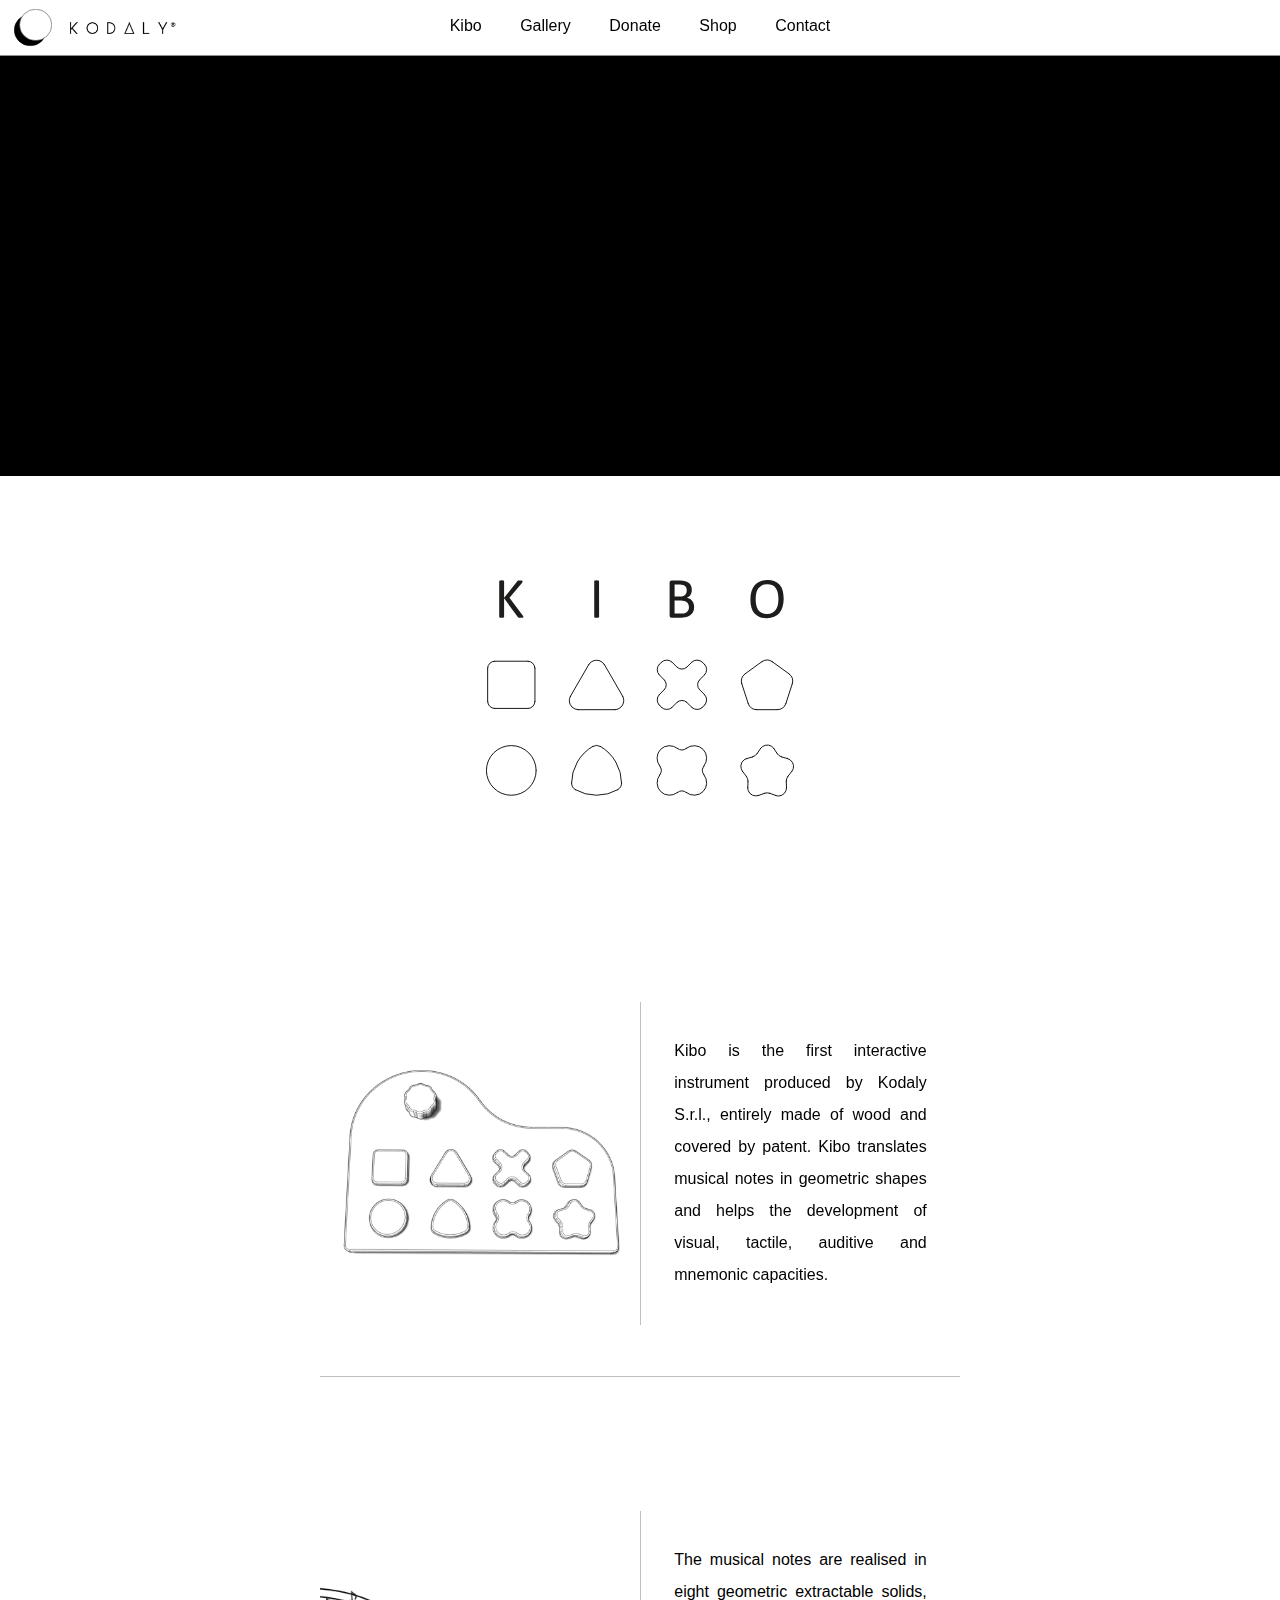
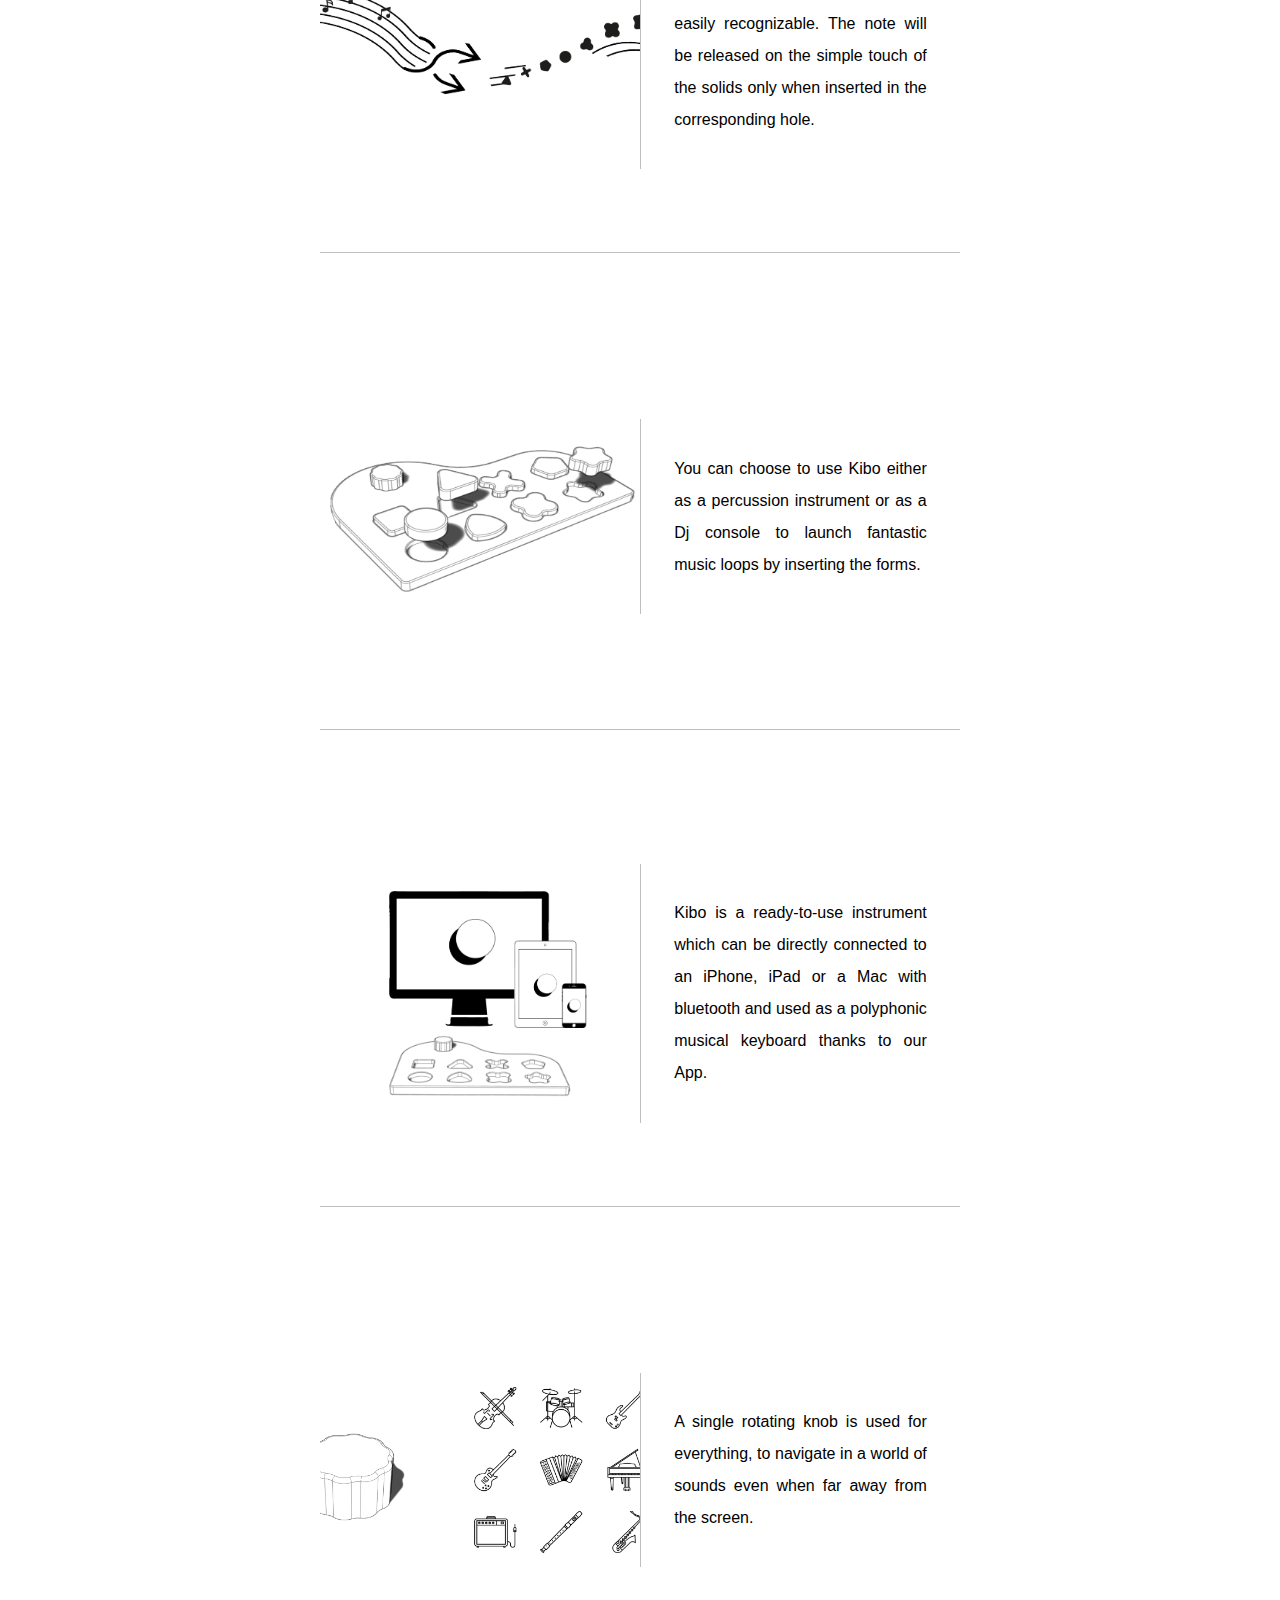
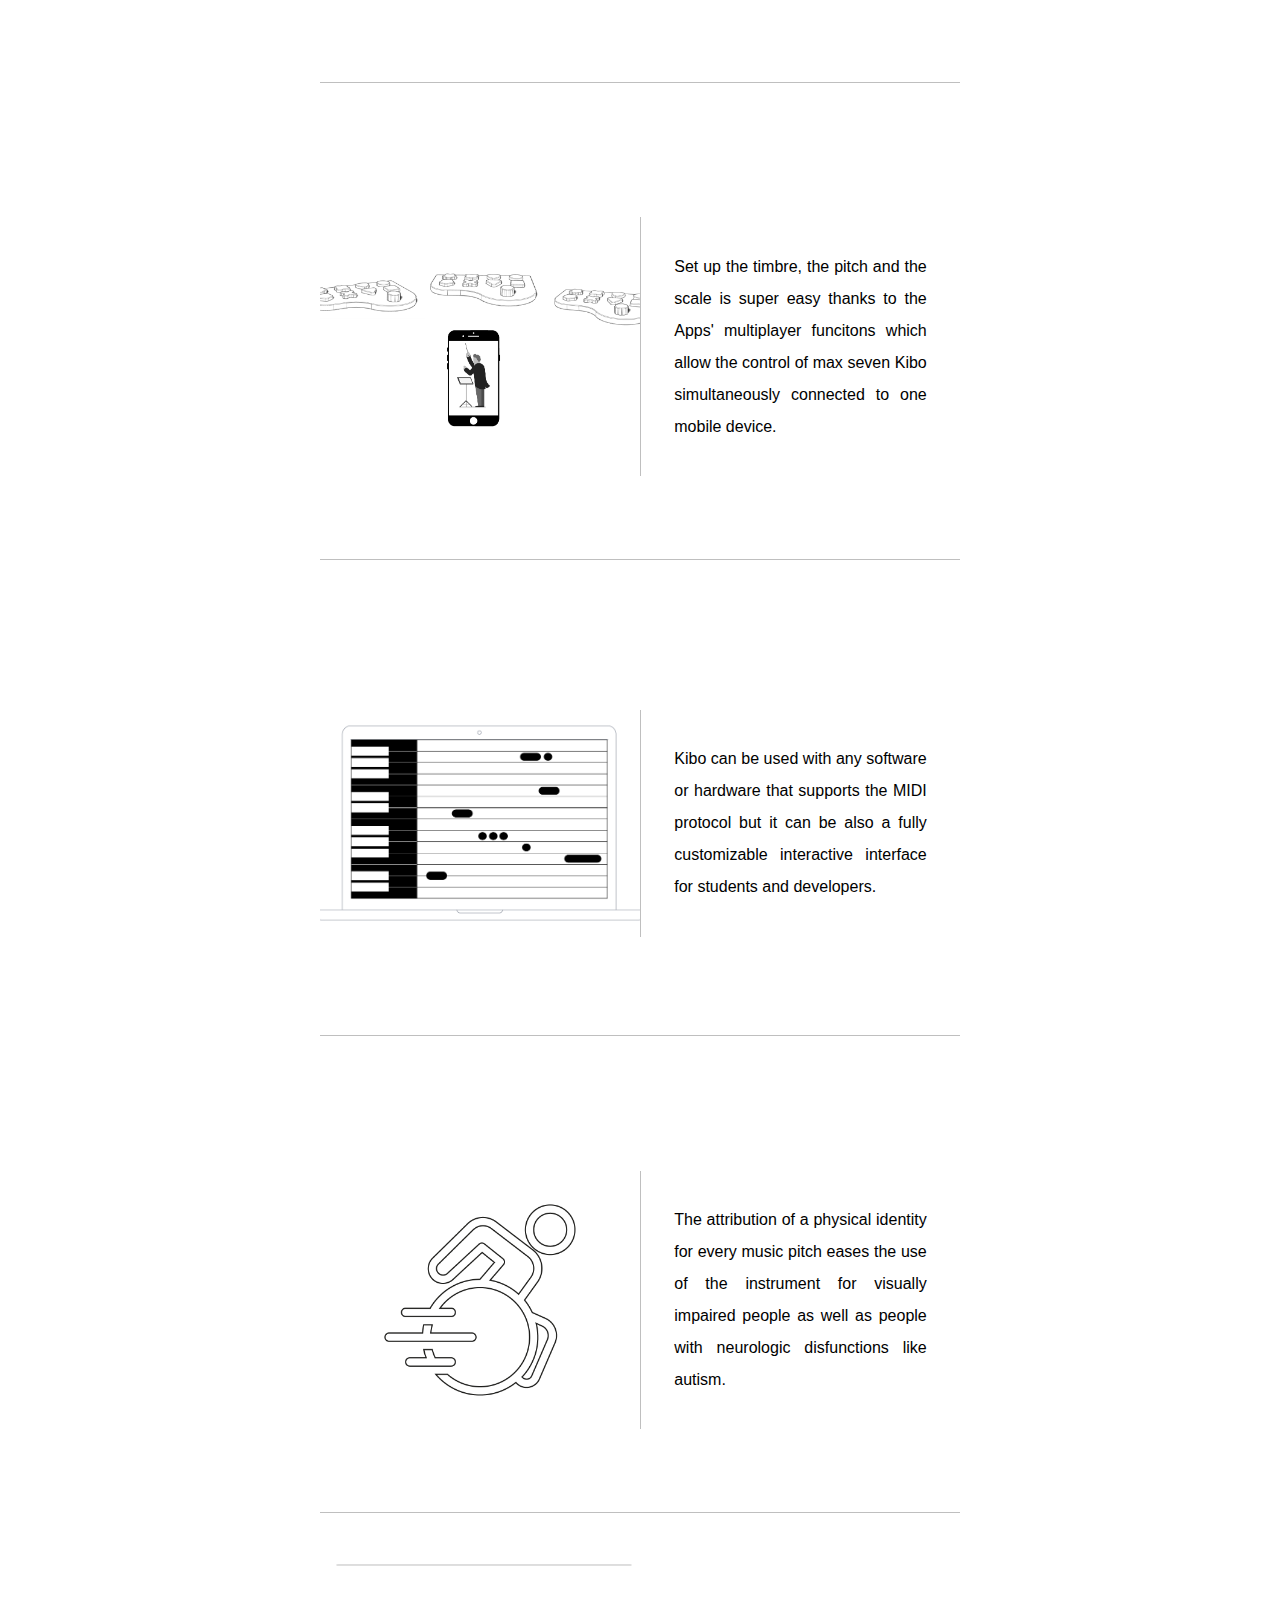
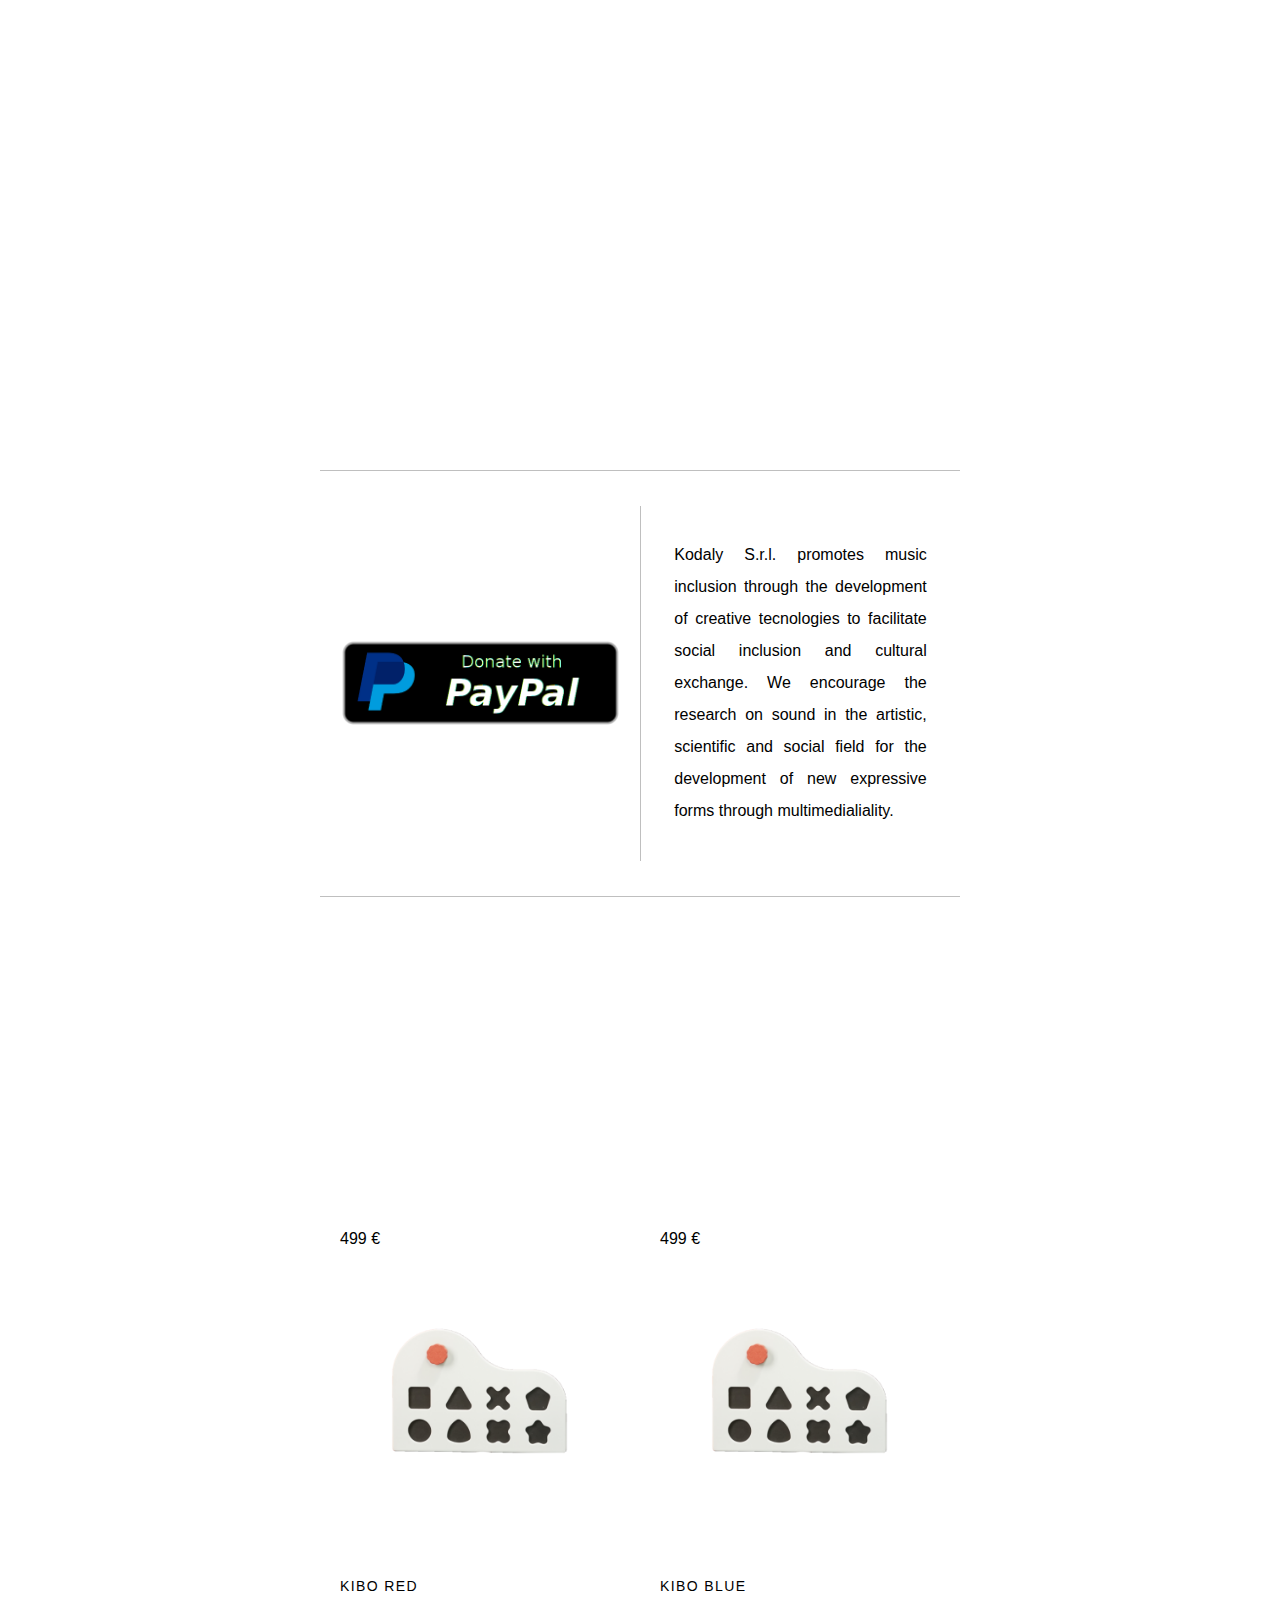
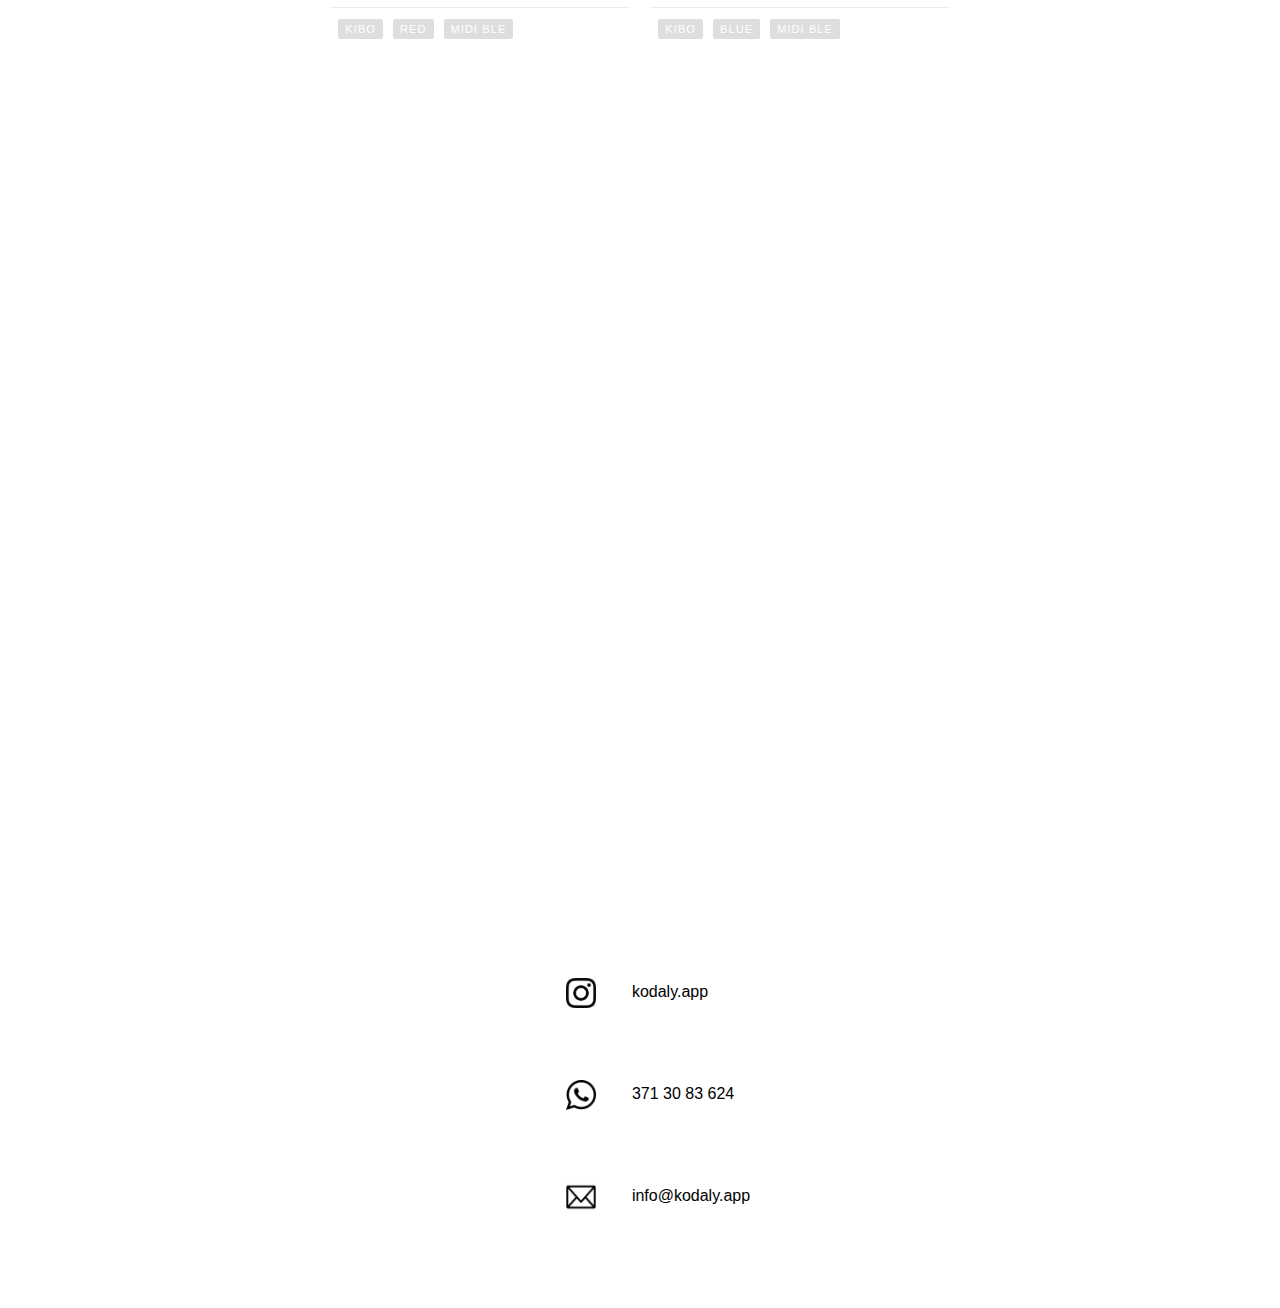
==== index.html @ 91a185cd "Update index.html" ====
<!DOCTYPE html>
<html xmlns="http://www.w3.org/1999/xhtml">

<head>
    <meta name="viewport" content="width=device-width, initial-scale=1, user-scalable=no">
    <meta http-equiv="Content-Type" content="text/html; charset=utf-8" />
    <title>Kodaly S.r.l.</title>
    <meta name="author" content="Kodaly S.r.l." />
    <meta name="description" content="Kodaly S.r.l. website" />
    <meta name="keywords" content="" />
    <meta name="Resource-type" content="Document" />
  
    <link rel="stylesheet" type="text/css" href="kodaly3.css"/>
    <script src="js/jquery.min.js"></script>
   
    

    <style>
      
    </style>
    
    
    
</head>

<body>
    


     
     
      <div class="container">

        <div class="header">

            <div class="icon-container">
                <div id="menuicon">
                    <div class="bar bar1"></div>
                    <div class="bar bar2"></div>
                </div>
            </div>
            <div class="mobile-menu" >
                <ul class="menu">
                    
                    <li class="menu-item active"><a href="#page1" class="js-anchor-link">Kibo</a></li>
                    

                    <li class="menu-item"><a href="#page2" class="js-anchor-link">Gallery</a>
                    </li>
                    <li class="menu-item"><a href="#page3" class="js-anchor-link">Donate</a>
                    </li>
                    <li class="menu-item"><a href="#page4" class="js-anchor-link">Shop</a>
                    </li>
                    <li class="menu-item"><a href="#page5" class="js-anchor-link">Contact</a>
                    </li>
                    
                    
                    
                </ul>
            </div>
        </div>

    </div>
    
        <div style="height: 55px; width: 100%;background-color: white; display: table; position:fixed;
	top:0;
	left:0;
	
	z-index: 70; border-bottom: 1px solid; border-color: rgba(0, 0, 0, 0.25);">
        <div style="height: 55px;   display: table-cell; vertical-align: middle;">
            <img class="b " src="img/logo.svg" style="width: 38px; vertical-align: middle; padding-left: 14px; ">
            <img class="b" src="img/name.png" style="height: 13px; vertical-align: middle; padding-left: 14px"></div>

        <ul id="menu">

            <li><a href="#page1">Kibo</a></li>
            
            <li ><a href="#page2" class="js-anchor-link">Gallery</a></li>
            <li ><a  href="#page3" class="js-anchor-link">Donate</a></li>
            <li ><a href="#page4" class="js-anchor-link">Shop</a></li>
            <li ><a href="#page5" class="js-anchor-link">Contact</a></li>

        </ul>

    </div>

    
    <div id="page1">
 <div class="pagina uno" ><div class="flex" style="background-color: black"><video autoplay muted playsinline>
                        <source src="img/kibo1.mp4" type="video/mp4">
                        <source src="img/kibo1.mp4" type="video/webm">
                    </video></div><div class="flex uno" style="background-image: url(img/kibo_logo.svg); "></div></div>

    
    
     <div class="pagina due"><div class="flex" style="background-image: url(img/kibo1.svg); "></div><div class="flex"><p>
                        Kibo is the first interactive instrument produced by Kodaly S.r.l., entirely made of wood and covered by patent. Kibo translates musical notes in geometric shapes and helps the development of visual, tactile, auditive and mnemonic capacities.
                    </p></div>
    
    
    
    
    
    
    </div>
    
        
     <div class="pagina due"><div class="flex" style="background-image: url(img/kibo2.svg); "></div><div class="flex"><p>
                        The musical notes are realised in eight geometric extractable solids, easily recognizable. The note will be released on the simple touch of the solids only when inserted in the corresponding hole.
                    </p></div>
    
    
    
    
    
    
    </div>
    
    
     <div class="pagina due"><div class="flex" style="background-image: url(img/kibo3.svg); "></div><div class="flex"><p>
                         You can choose to use Kibo either as a percussion instrument or as a Dj console to launch fantastic music loops by inserting the forms.
                    </p></div></div>
        
    
    <div class="pagina due"><div class="flex" style="background-image: url(img/kibo4.svg); "></div><div class="flex"><p>
                           Kibo is a ready-to-use instrument which can be directly connected to an iPhone, iPad or a Mac with bluetooth and used as a polyphonic musical keyboard thanks to our App.
                    </p></div></div>
    
    <div class="pagina due"><div class="flex" style="background-image: url(img/kibo5.svg); "></div><div class="flex"><p>
                         A single rotating knob is used for everything, to navigate in a world of sounds even when far away from the screen.
                    </p></div></div>
    
    <div class="pagina due"><div class="flex" style="background-image: url(img/kibo6.svg); "></div><div class="flex"><p>
                       Set up the timbre, the pitch and the scale is super easy thanks to the Apps' multiplayer funcitons which allow the control of max seven Kibo simultaneously connected to one mobile device.
                    </p></div></div>
    
        <div class="pagina due"><div class="flex" style="background-image: url(img/kibo7.svg); "></div><div class="flex"><p>
                         Kibo can be used with any software or hardware that supports the MIDI protocol but it can be also a fully customizable interactive interface for students and developers.
                    </p></div></div>
    
    <div class="pagina due"><div class="flex" style="background-image: url(img/kibo8.svg); "></div><div class="flex"><p>
                        The attribution of a physical identity for every music pitch eases the use of the instrument for visually impaired people as well as people with neurologic disfunctions like autism.
                    </p></div></div></div>
      
    <div class="insta" id="page2"> 
    
    
    <blockquote class="instagram-media" data-instgrm-permalink="https://www.instagram.com/p/BwNZd7ogCTH/?utm_source=ig_embed&amp;utm_campaign=loading" data-instgrm-version="12" ></blockquote>
    <blockquote class="instagram-media" data-instgrm-permalink="https://www.instagram.com/p/BwNZYPZg5Yc/?utm_source=ig_embed&amp;utm_campaign=loading" data-instgrm-version="12"></blockquote> 
    <blockquote class="instagram-media" data-instgrm-permalink="https://www.instagram.com/p/BwNZNeZg8qR/?utm_source=ig_embed&amp;utm_campaign=loading" data-instgrm-version="12"></blockquote> 
    <blockquote class="instagram-media" data-instgrm-permalink="https://www.instagram.com/p/BwNZJOJgFo-/?utm_source=ig_embed&amp;utm_campaign=loading" data-instgrm-version="12"></blockquote> 
    
    <blockquote class="instagram-media" data-instgrm-permalink="https://www.instagram.com/p/BwFtGvtA5n9/?utm_source=ig_embed&amp;utm_campaign=loading" data-instgrm-version="12"></blockquote> 
    <blockquote class="instagram-media" data-instgrm-permalink="https://www.instagram.com/p/BwFsxjugFLR/?utm_source=ig_embed&amp;utm_campaign=loading" data-instgrm-version="12" ></blockquote> 
    <blockquote class="instagram-media" data-instgrm-permalink="https://www.instagram.com/p/BwFsnMHAQAb/?utm_source=ig_embed&amp;utm_campaign=loading" data-instgrm-version="12" ></blockquote>
    <blockquote class="instagram-media" data-instgrm-permalink="https://www.instagram.com/p/BwFqFd9AiiW/?utm_source=ig_embed&amp;utm_campaign=loading" data-instgrm-version="12" ></blockquote> 
    <blockquote class="instagram-media" data-instgrm-permalink="https://www.instagram.com/p/BwFqCG7gQ3V/?utm_source=ig_embed&amp;utm_campaign=loading" data-instgrm-version="12" ></blockquote> 
    <blockquote class="instagram-media" data-instgrm-permalink="https://www.instagram.com/p/BwFp9ZoA2iv/?utm_source=ig_embed&amp;utm_campaign=loading" data-instgrm-version="12"></blockquote> 
    <blockquote class="instagram-media" data-instgrm-permalink="https://www.instagram.com/p/BwFp3Mdg9JC/?utm_source=ig_embed&amp;utm_campaign=loading" data-instgrm-version="12"></blockquote> 
          </div> 
   		 

  
    
  
               
              
     <div class="pagina tre" id="page3"><form class="flex"  action="https://www.paypal.com/cgi-bin/webscr" method="post" target="_top">
                    <input type="hidden" name="cmd" value="_s-xclick" />
                    <input type="hidden" name="hosted_button_id" value="MQZFPJTDLGYXQ" />
                    <input class="paypal" type="image" src="img/paypal.png" border="0" name="submit" title="PayPal - The safer, easier way to pay online!" alt="Donate with PayPal button" />

                </form><div class="flex"><p> Kodaly S.r.l. promotes music inclusion through the development of creative tecnologies to facilitate social inclusion and cultural exchange. We encourage the research on sound in the artistic, scientific and social field for the development of new expressive forms through multimedialiality.
                   
                    </p></div></div>
     
     
 
    
    
    <div  class="pagina" id="page4">
    <div class= "product" >
    <div class='card'>
      <div class='card-content'>
        <div class='top-bar'>
          <span>
            499 €
          </span>
          <span class='float-right lnr lnr-heart'></span>
        </div>
        <div class='img'>
          <img src='img/Prodotti/kiboclean.png'>
        </div>
      </div>
      <div class='card-description'>
        <div class='title'>
          KIBO RED
        </div>
        <div class='cart'>
          <span class='lnr lnr-cart'></span>
        </div>
      </div>
      <div class='card-footer'>
        <div class='span'>
          KIBO
        </div>
        <div class='span'>
          RED
        </div>
        <div class='span'>
          MIDI BLE
        </div>
      </div>
    </div>
    <div class='card'>
      <div class='card-content'>
        <div class='top-bar'>
          <span>
            499 €
          </span>
          <span class='float-right lnr lnr-heart'></span>
        </div>
        <div class='img'>
          <img src='img/Prodotti/kiboclean.png'>
        </div>
      </div>
      <div class='card-description'>
        <div class='title'>
          KIBO BLUE
        </div>
        <div class='cart'>
          <span class='lnr lnr-cart'></span>
        </div>
      </div>
      <div class='card-footer'>
        <div class='span'>
          KIBO
        </div>
        <div class='span'>
          BLUE
        </div>
        <div class='span'>
          MIDI BLE
        </div>
      </div>
    </div>
    
      </div>
    
  
           </div>
    
    
    
    
 <div class="pagina uno" id="page5">   
  <div class="flex map-container" >  
  <iframe style="width: 100%; height: 100%" src="https://www.google.com/maps/embed?pb=!1m18!1m12!1m3!1d2798.072150321763!2d9.16423041555761!3d45.46835047910093!2m3!1f0!2f0!3f0!3m2!1i1024!2i768!4f13.1!3m3!1m2!1s0x4786c15cbc1c04ed%3A0x7b0366baddd27946!2sVia%20Gian%20Battista%20Bazzoni%2C%208%2C%2020123%20Milano%20MI%2C%20Italia!5e0!3m2!1sit!2s!4v1567465857700!5m2!1sit!2s" frameborder="0" style="border:0;" allowfullscreen=""></iframe></div>  
    
    
  
    
    <div class="flex"> 
        
      <div>
          
     <img  style="margin: 4vh; width: 30px; vertical-align: middle;" src="img/instagram.png"><spam>kodaly.app</spam><br>

            
 <img style="margin: 4vh; width: 30px; vertical-align: middle;" src="img/whatsapp.png"><spam>371 30 83 624</spam><br>

            
          
<img style="margin: 4vh; width: 30px; vertical-align: middle;" src="img/mail.png"><spam>info@kodaly.app</spam>   
        
     </div> 
      </div> 
     

    
    </div>
    
 
    
    
   
    
    
    
   

      
       <script>

    
  
        
        
        
  
       (function() {
            const header = document.querySelector('.header');
            const icon = document.querySelector('.icon-container');
            icon.onclick = function() {
                header.classList.toggle('menu-open');
            }
        }());

        // close hamburger menu after click a
        $('.menu li a').on("click", function() {
            $('.icon-container').click();
        });
    
    
    
    $('.js-anchor-link').click(function(e){
  e.preventDefault();
  var target = $($(this).attr('href'));
  if(target.length){
    var scrollTo = target.offset().top;
    $('body, html').animate({scrollTop: scrollTo+'px'}, 800);
  }
});
    
    
    
    </script>
    
    
 
 
   
  
   
   

</body>

</html>
---- kodaly3.css ----
::-webkit-scrollbar {
    width: 0px;
}




body {
    overflow-x: hidden;
    padding: 0;
    margin: 0;
    margin: 0px auto;
    height: 100%;
   
    font-family: -apple-system, BlinkMacSystemFont, "Segoe UI", Roboto, Helvetica, Arial, sans-serif, "Apple Color Emoji", "Segoe UI Emoji", "Segoe UI Symbol";
}

video {height: 50vh}

p {
    font-size: 1rem;
    text-align: justify;
    
    line-height: 200%;
    padding: 2.6vw;
    border-left: 1px solid; border-color: rgba(0, 0, 0, 0.25);
   
    
    
   
}


/* Menu
 * --------------------------------------- */

.container {
    margin: 0 auto;
    width: 100%;
    height: 100%;
    box-shadow: none;
    z-index: 99;
    background: white;
    position: relative;
    overflow: hidden;
    display:none;
}

.content img {
    width: 100%;
    position: relative;
    display: block;
    margin: 40px auto 30px;
}

.container .header {
    position: fixed;
    background: transparent;
}

.content {
    overflow-y: hidden;
}

.header {
    background: trasparent;
    overflow: hidden;
    height: 55px;
    width: 100%;
    z-index: 1;
    position: fixed;
    transition: all 0.4s ease-out, background 1s ease-out;
}

.header.menu-open {
    height: 100%;
    background: white;
    transition: all 0.45s ease-out, background 0.8s ease-out;
    overflow-y: hidden;
}


/* Menu List items */

.mobile-menu {
    clear: both;
}

.header ul.menu {
    position: relative;
    display: block;
    padding: 0px 40px 0;
    list-style: none;
}

.header ul.menu li.menu-item a {
    display: block;
    position: relative;
    color: black;
    text-decoration: none;
    font-size: 18px;
    line-height: 2.8;
    width: 100%;
    -webkit-tap-highlight-color: transparent;
}

.header ul.menu li.menu-item {
    margin-top: 5px;
    opacity: 0;
    transition: opacity 0.6s cubic-bezier(0.4, 0.01, 0.165, 0.99), -webkit-transform 0.5s cubic-bezier(0.4, 0.01, 0.165, 0.99);
    transition: transform 0.5s cubic-bezier(0.4, 0.01, 0.165, 0.99), opacity 0.6s cubic-bezier(0.4, 0.01, 0.165, 0.99);
    transition: transform 0.5s cubic-bezier(0.4, 0.01, 0.165, 0.99), opacity 0.6s cubic-bezier(0.4, 0.01, 0.165, 0.99), -webkit-transform 0.5s cubic-bezier(0.4, 0.01, 0.165, 0.99);
}

.header ul.menu li.menu-item:nth-child(1) {
    transition-delay: 0.35s;
}

.header ul.menu li.menu-item:nth-child(2) {
    transition-delay: 0.3s;
}

.header ul.menu li.menu-item:nth-child(3) {
    transition-delay: 0.25s;
}

.header ul.menu li.menu-item:nth-child(4) {
    transition-delay: 0.2s;
}

.header ul.menu li.menu-item:nth-child(5) {
    transition-delay: 0.15s;
}

.header ul.menu li.menu-item:nth-child(6) {
    transition-delay: 0.1s;
}

.header ul.menu li.menu-item:nth-child(7) {
    transition-delay: 0.05s;
}

.header.menu-open ul.menu li.menu-item {
    opacity: 1;
}

.header.menu-open ul.menu li.menu-item:nth-child(1) {
    transition-delay: 0.05s;
}

.header.menu-open ul.menu li.menu-item:nth-child(2) {
    transition-delay: 0.1s;
}

.header.menu-open ul.menu li.menu-item:nth-child(3) {
    transition-delay: 0.15s;
}

.header.menu-open ul.menu li.menu-item:nth-child(4) {
    transition-delay: 0.2s;
}

.header.menu-open ul.menu li.menu-item:nth-child(5) {
    transition-delay: 0.25s;
}

.header.menu-open ul.menu li.menu-item:nth-child(6) {
    transition-delay: 0.3s;
}

.header.menu-open ul.menu li.menu-item:nth-child(7) {
    transition-delay: 0.35s;
}

/* Menu Icon */

.icon-container {
    position: relative;
    display: inline-block;
    z-index: 2;
    float: right;
    /* Simply change property to float left to switch icon side :) */
    height: 55px;
    width: 55px;
    cursor: pointer;
    -webkit-tap-highlight-color: transparent;
    -webkit-transform: rotate(0deg);
    transform: rotate(0deg);
    transition: all 0.3s cubic-bezier(0.4, 0.01, 0.165, 0.99);
}

.icon-container #menuicon {
    width: 20px;
    height: 10px;
    position: relative;
    display: block;
    margin: -4px auto 0;
    top: 50%;
}

#menuicon .bar {
    width: 100%;
    height: 1px;
    display: block;
    position: relative;
    background: black;
    transition: all 0.3s cubic-bezier(0.4, 0.01, 0.165, 0.99);
}

#menuicon .bar.bar1 {
    -webkit-transform: translateY(0px) rotate(0deg);
    transform: translateY(0px) rotate(0deg);
}

#menuicon .bar.bar2 {
    -webkit-transform: translateY(6px) rotate(0deg);
    transform: translateY(6px) rotate(0deg);
}

.menu-open .icon-container {
    -webkit-transform: rotate(90deg);
    transform: rotate(90deg);
}

.menu-open .icon-container #menuicon .bar {
    transition: all 0.4s cubic-bezier(0.4, 0.01, 0.165, 0.99);
    transition-delay: 0.1s;
}

.menu-open .icon-container #menuicon .bar.bar1 {
    -webkit-transform: translateY(4px) rotate(45deg);
    transform: translateY(4px) rotate(45deg);
}

.menu-open .icon-container #menuicon .bar.bar2 {
    -webkit-transform: translateY(3px) rotate(-45deg);
    transform: translateY(3px) rotate(-45deg);
}

#menu li {
    display: inline-block;
    margin: 10px;
    color: #000;
}

#menu li.active {
    border-bottom: black 1px solid;
}

#menu li a {
    text-decoration: none;
    color: #000;
}

#menu li.active a:hover {
    color: #000;
}

#menu li:hover {}

#menu li a,
#menu li.active a {
    padding: 7px;
    display: block;
}

#menu li.active a {
    color: black;
}

#menu {
    position: fixed;
    top: 0;
    left: 0;
    height: 55px;
    z-index: 70;
    width: 100%;
    padding: 0;
    margin: 0;
    text-align: center;
    border-bottom: 1px solid;
    border-color: rgba(0, 0, 0, 0.25);
}

/* Menu List items */




.pagina  {display: flex; flex-direction: column; width: 100vw; height: 94.3vh; align-items: center; justify-content: center; padding-top:5.7vh ; }

.flex   {display: flex; width: 100vw; height: 47.15vh; align-items: center; justify-content: center; overflow: hidden; background-size: 47.15vh; background-position: center; background-repeat: no-repeat }

 .due  {flex-direction: row; width: 50vw; height: 47.15vh; margin: auto; border-bottom: 1px solid; border-color: rgba(0, 0, 0, 0.25); }   

 .tre  {flex-direction: row; width: 50vw; margin: auto;  }   


.tre .flex {border-top: 1px solid black;border-bottom: 1px solid;  border-color: rgba(0, 0, 0, 0.25); }

.due .flex {background-size: 40vh}



.paypal {width: 35vh}


.instagram-media {width: 25vw; transform: scale(0.9);}


.insta {
padding:5.7vh ;
 height: 100%;
width: 50vw;
    margin: auto;
  display: grid;

    
  
  
  grid-template-columns: repeat(2, minmax(25vw, 25vw));

  
}






.product {

 height: 100%;
padding:5.7vh ;
  display: grid;
  grid-auto-rows: 50vh;
  
  grid-template-columns: repeat(2, minmax(25vw, 25vw));
  justify-content: center;
  align-items: stretch;
  
}
.card {
  position: relative;
  padding: 10px;
  background: white;
  
  display: grid;
  grid-template-rows: 8fr 1fr 1fr;
 
  transition: 0.2s ease-in;
}
.card .card-content {
  display: flex;
  justify-content: center;
  align-items: center;
  width: 100%;
}
.card .card-content .top-bar {
  width: calc(100% - 40px);
  position: absolute;
  top: 0;
  left: 0;
  padding: 20px;
}
.card .card-content .top-bar .float-right {
  float: right;
}
.card .card-content .img {
  width: 100%;
  justify-content: bottom;
  align-content: bottom;
  text-align: center;
}
.card .card-content .img img {
  max-width: 100%;
  
}
.card .card-description {
  padding: 10px;
  display: flex;
  justify-content: space-between;
  align-items: center;
  font-weight: 400;
  font-size: 14px;
  letter-spacing: 0.1em;
  width: calc(100%-20px);
}
.card .card-description .title {
  text-transform: uppercase;
  text-align: left;
}
.card .card-description .cart {
  float: right;
  cursor: pointer;
}
.card .card-footer {
  text-transform: uppercase;
  padding: 0.3em;
  border-top: 0.5px solid #ececec;
  letter-spacing: 0.1em;
  font-size: 11px;
  color: white;
  justify-items: left;
  align-items: center;
  display: flex;
}
.card .card-footer .span {
  margin: 5px;
  width: auto;
  background: #dedede;
  padding: 4px 7px;
  border-radius: 2px;
  font-weight: 100;
  cursor: pointer;
}
.card .card-footer .span:hover {
  background: #aaaaaa;
}
.card:hover {
  transition: 0.2s ease-in;
  -webkit-transform: translateY(-10px);
          transform: translateY(-10px);
  box-shadow: 0px 45px 60px 0px rgba(0, 0, 0, 0.087);
}





































@media screen and (max-width: 1200px)  {.due {min-width: 100vw}

.tre {min-width: 100vw}

.product {

 height: 100%;
padding:5.7vh ;
  display: grid;
  grid-auto-rows: 50vh;
  
  grid-template-columns: repeat(2, minmax(25vw, 50vw));
  justify-content: center;
  align-items: stretch;
  
}
    
  .insta {
padding:0 ;
      margin: 0;

width: 100vw;
  display: grid;
      

    
  
  
  grid-template-columns: repeat(2, minmax(25vw, 50vw));

  
}
    
    

    
 .instagram-media {width: 50vw;}    
    
      


} 


@media screen and (max-width: 1023px) and (orientation: portrait)  {
    
    
    
     .due  {flex-direction: column; width: 100vw; height: 70vh; border: none}
    
    
        .tre  {flex-direction: column; width: 100vw; height: 100vh; border: none}
    
      .tre p {border: none }
    
    p {border: none;
 
    border-top: 1px solid;border-bottom: 1px solid; border-color: rgba(0, 0, 0, 0.25);}
   
   
  
    

    
     .paypal {width: 40vh}
    
    
    .product {
    grid-template-columns: 1fr;
   
        
  }
       .insta {
    grid-template-columns: 1fr; width: 100%;  padding: 0; 
           
   
        
  }
    
       .instagram-media {width: 100vw;}



 #menu {display: none}
 
    
    .container {display:inherit}

}
 




@media screen and (max-width: 823px) and (max-height: 414px) and (orientation: landscape)  {
  
 
    .uno  {flex-direction: row;}  
    
    
    .due  {height: 100vh;}  
    
        #menu {display: none}
 
    
    .container {display: block}
    
  
   
    .flex   {width: 50vw; height: 94.3vh; background-size: 80vh;}
    
   video {height: 80vh;}
    
    .insta {grid-template-columns: repeat(2, minmax(25vw, 49vw));padding: 0; width: 100%;
    }
    
   
    .paypal {width: 80vh}
    
    .product {grid-template-columns: repeat(2, minmax(25vw, 50vw));
    }
    
}
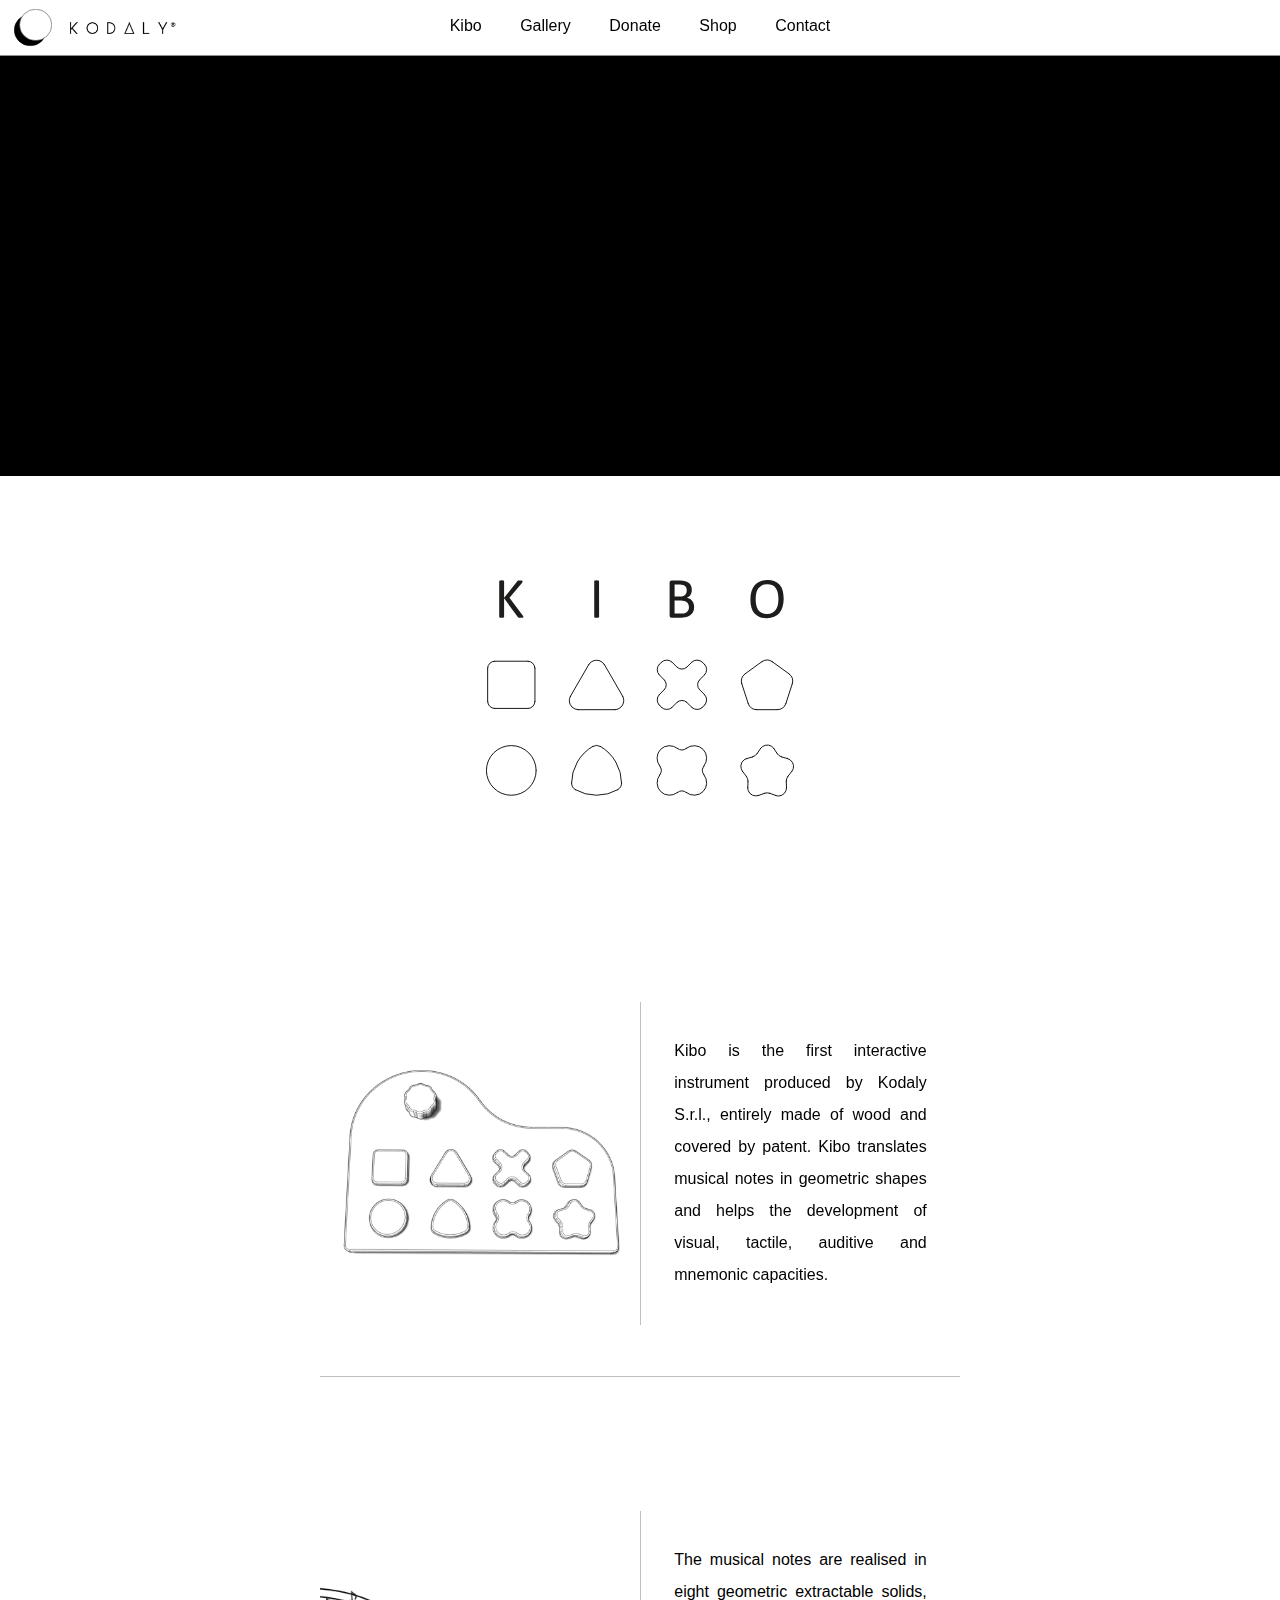
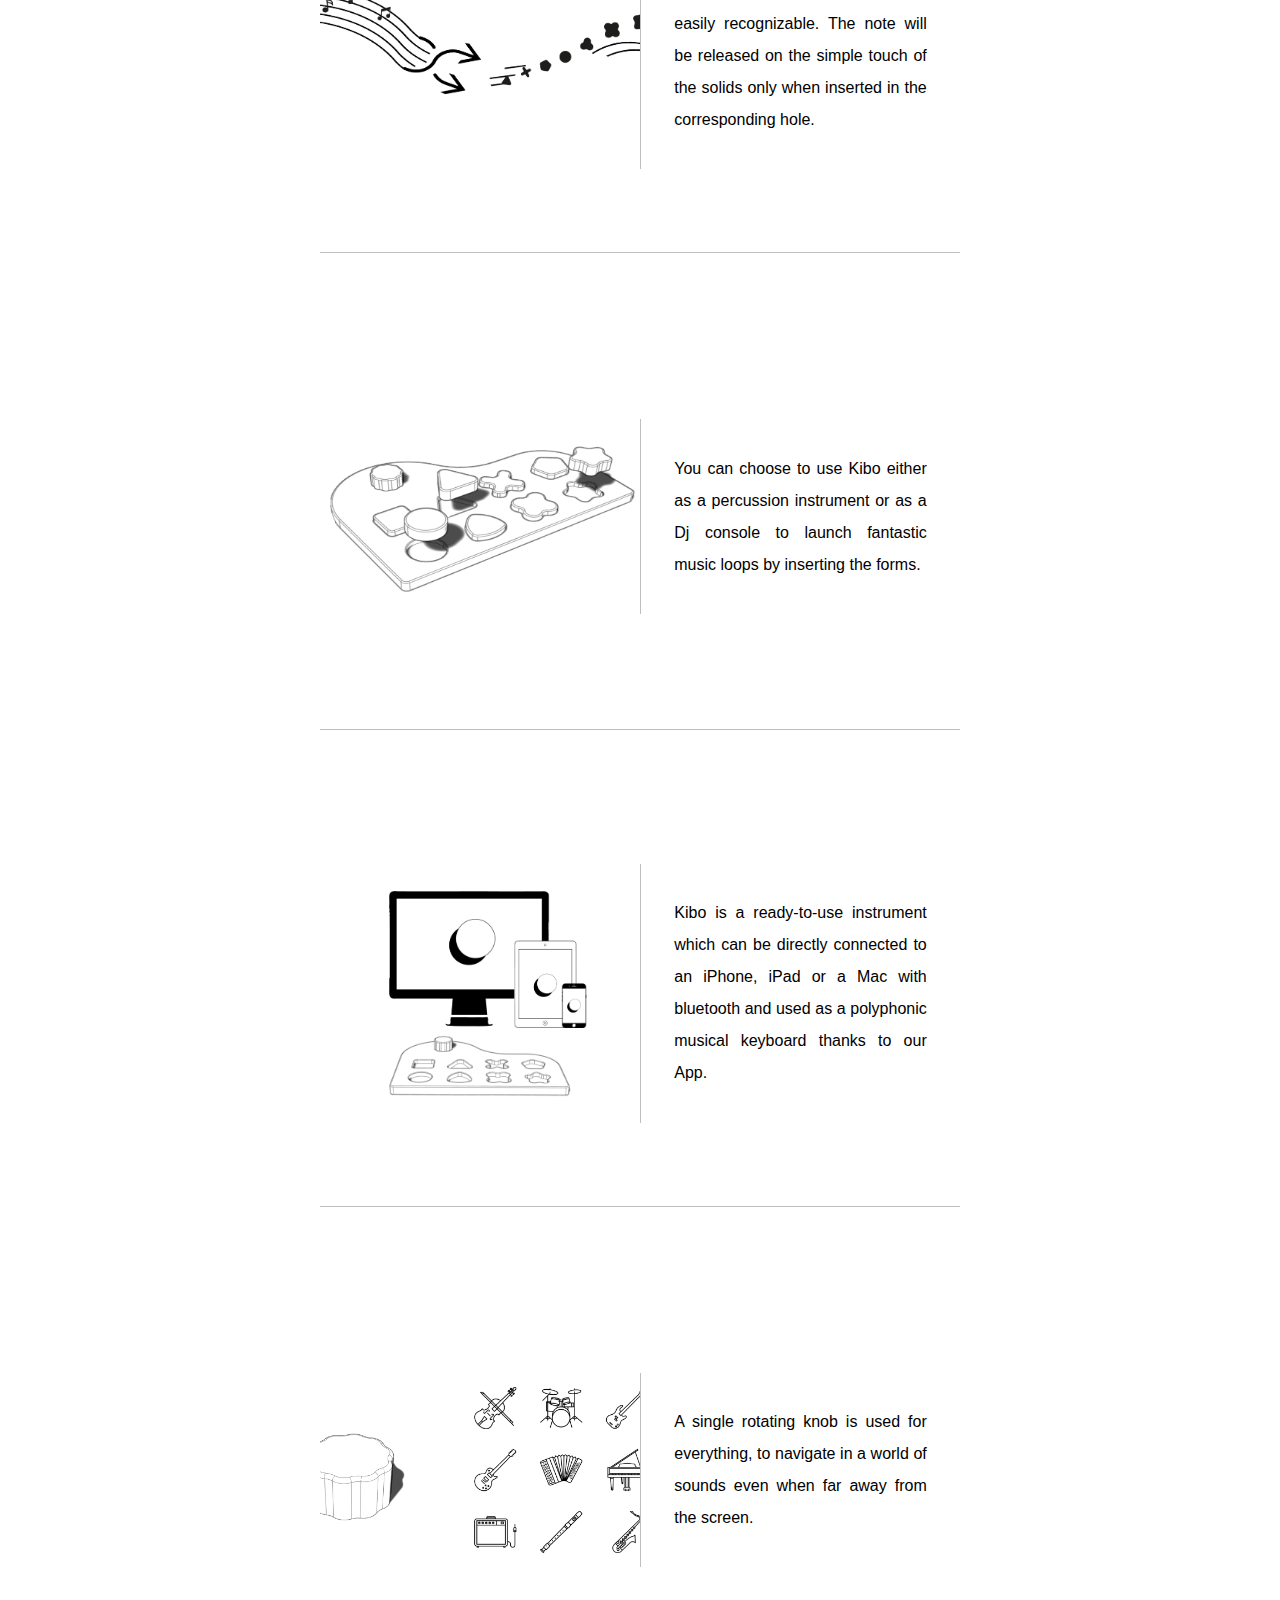
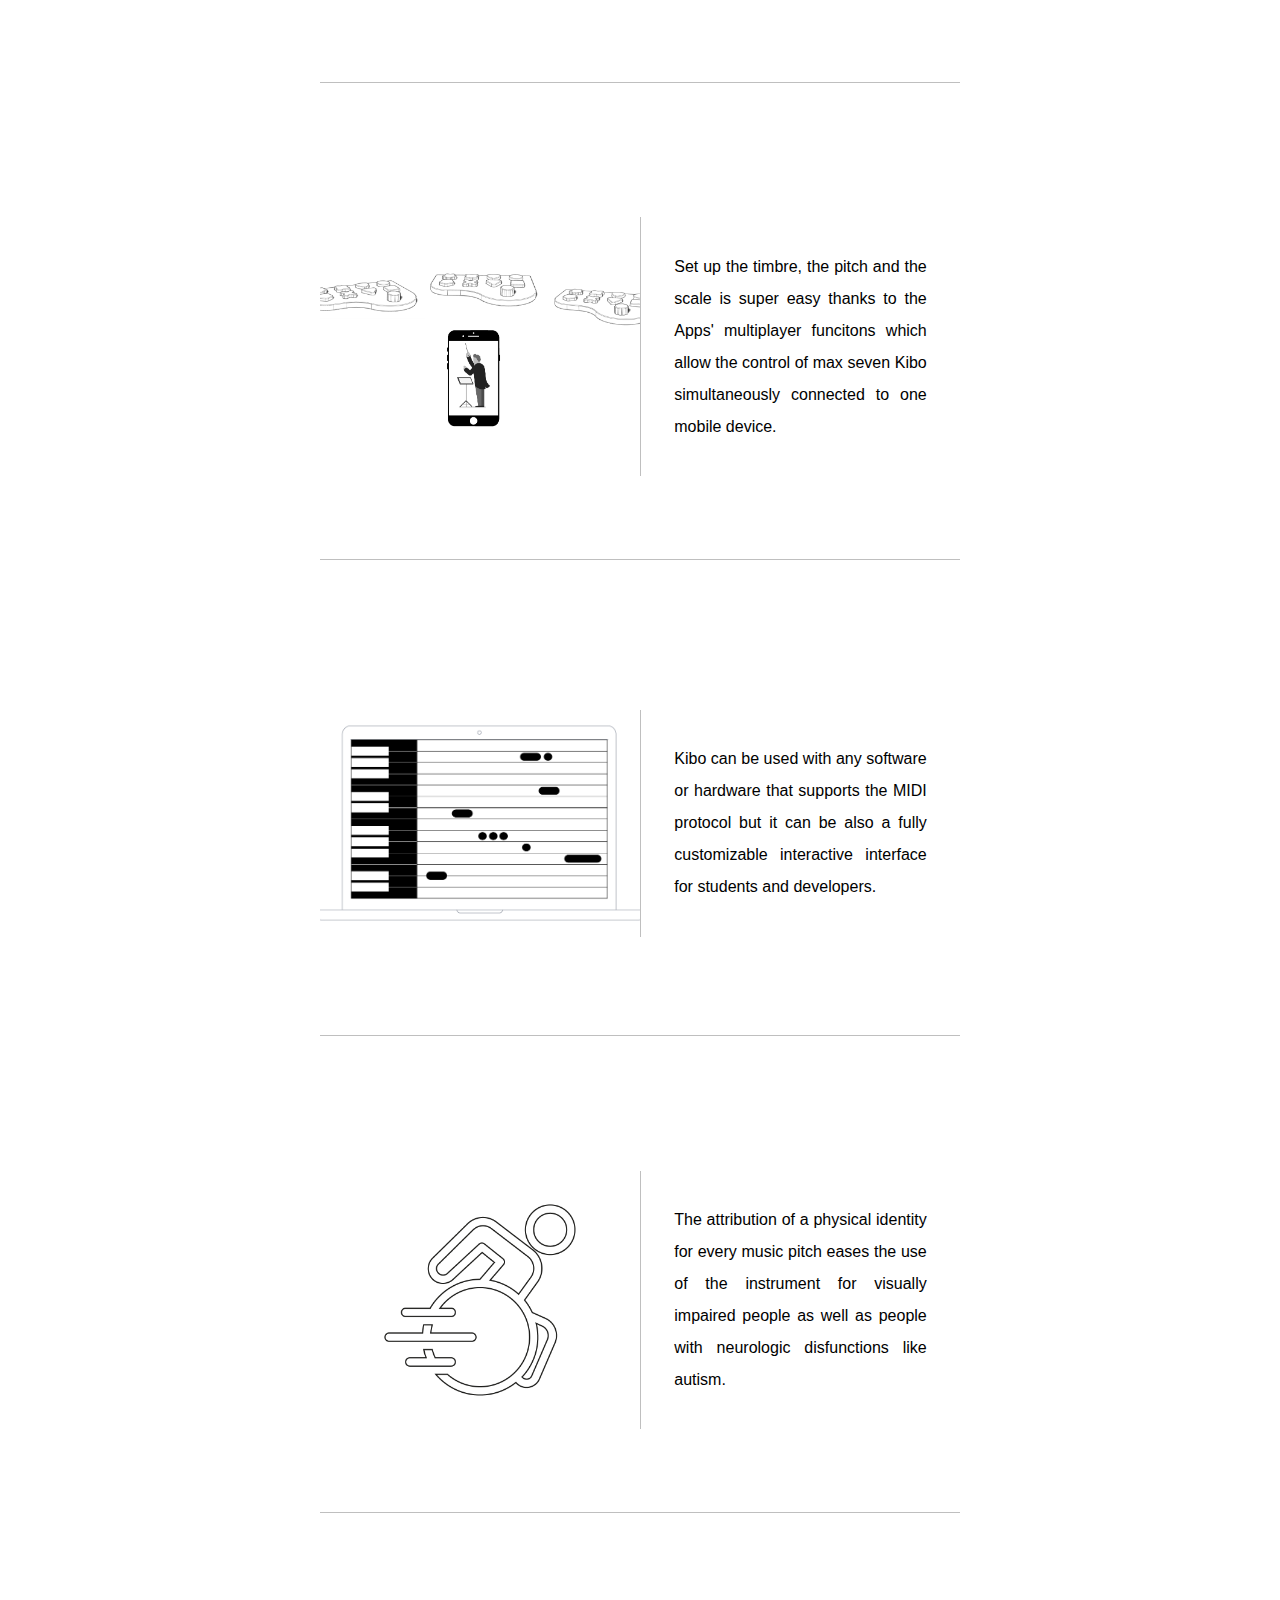
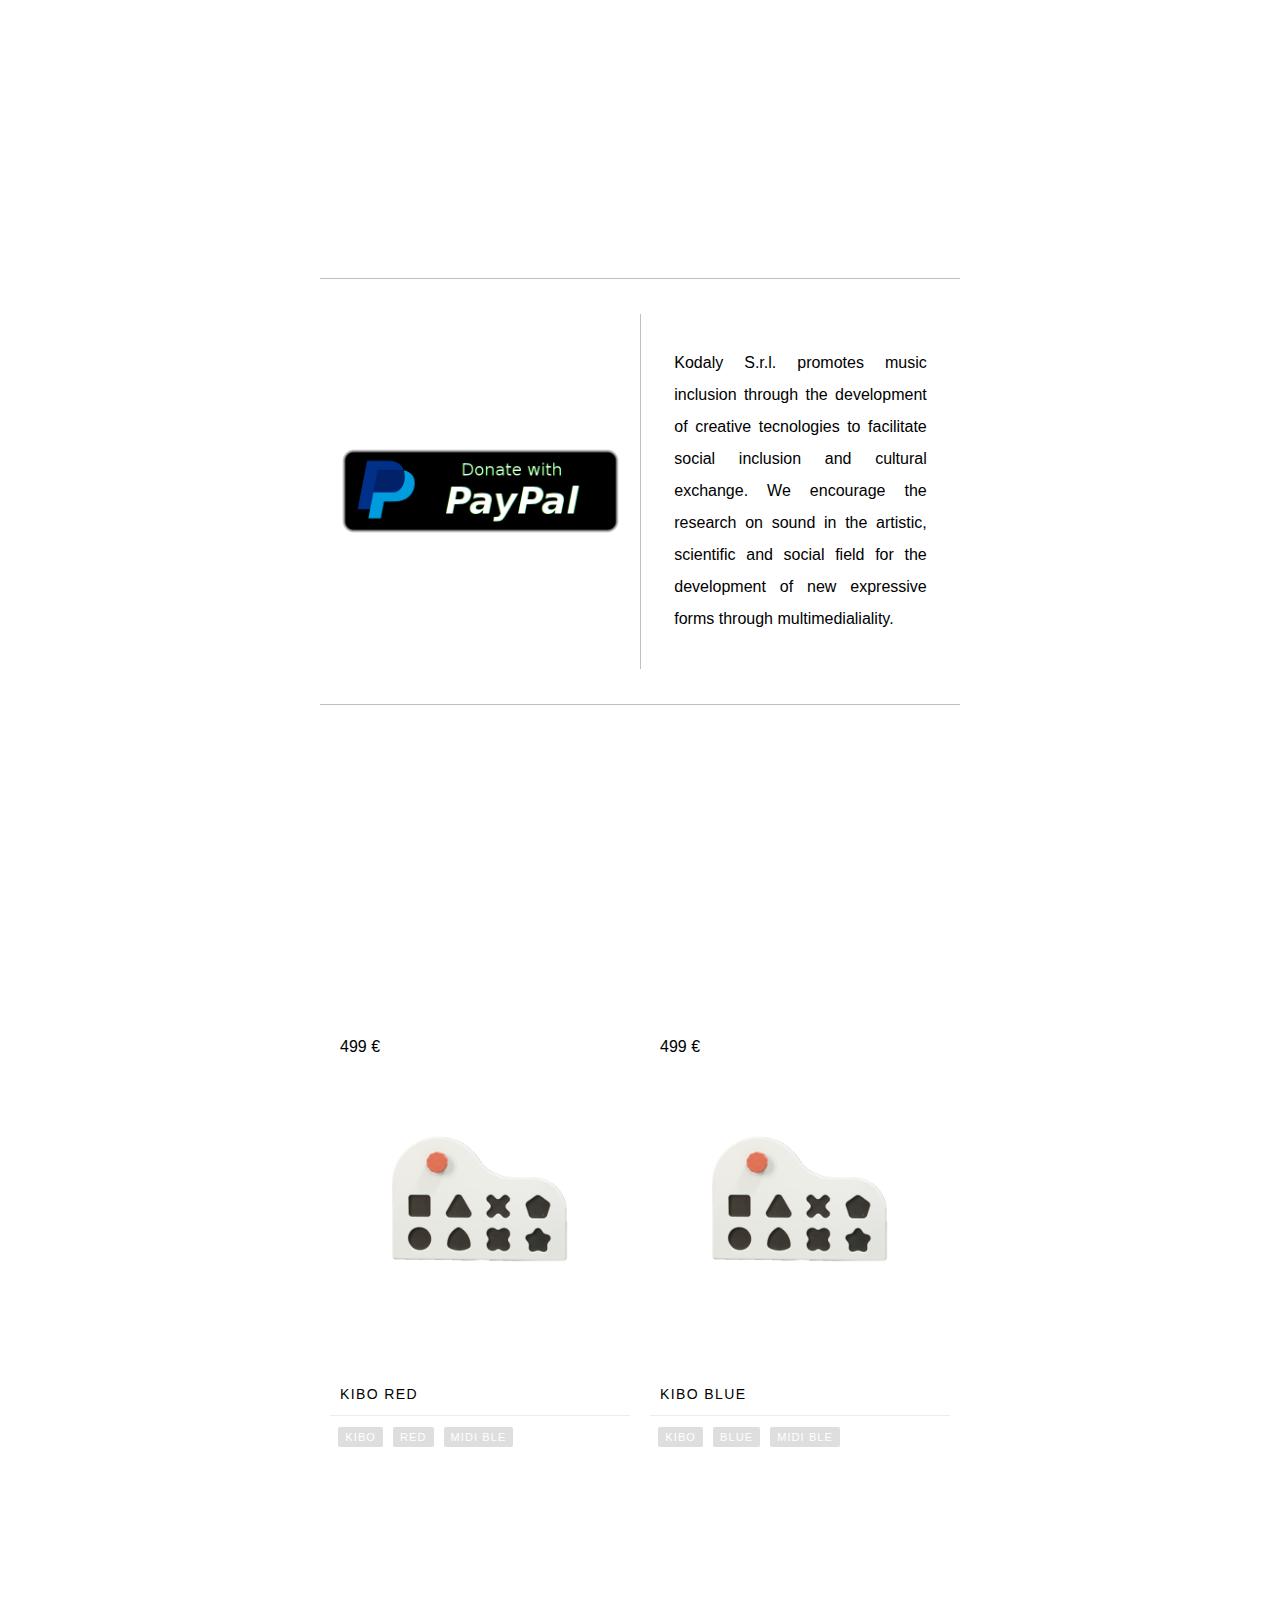
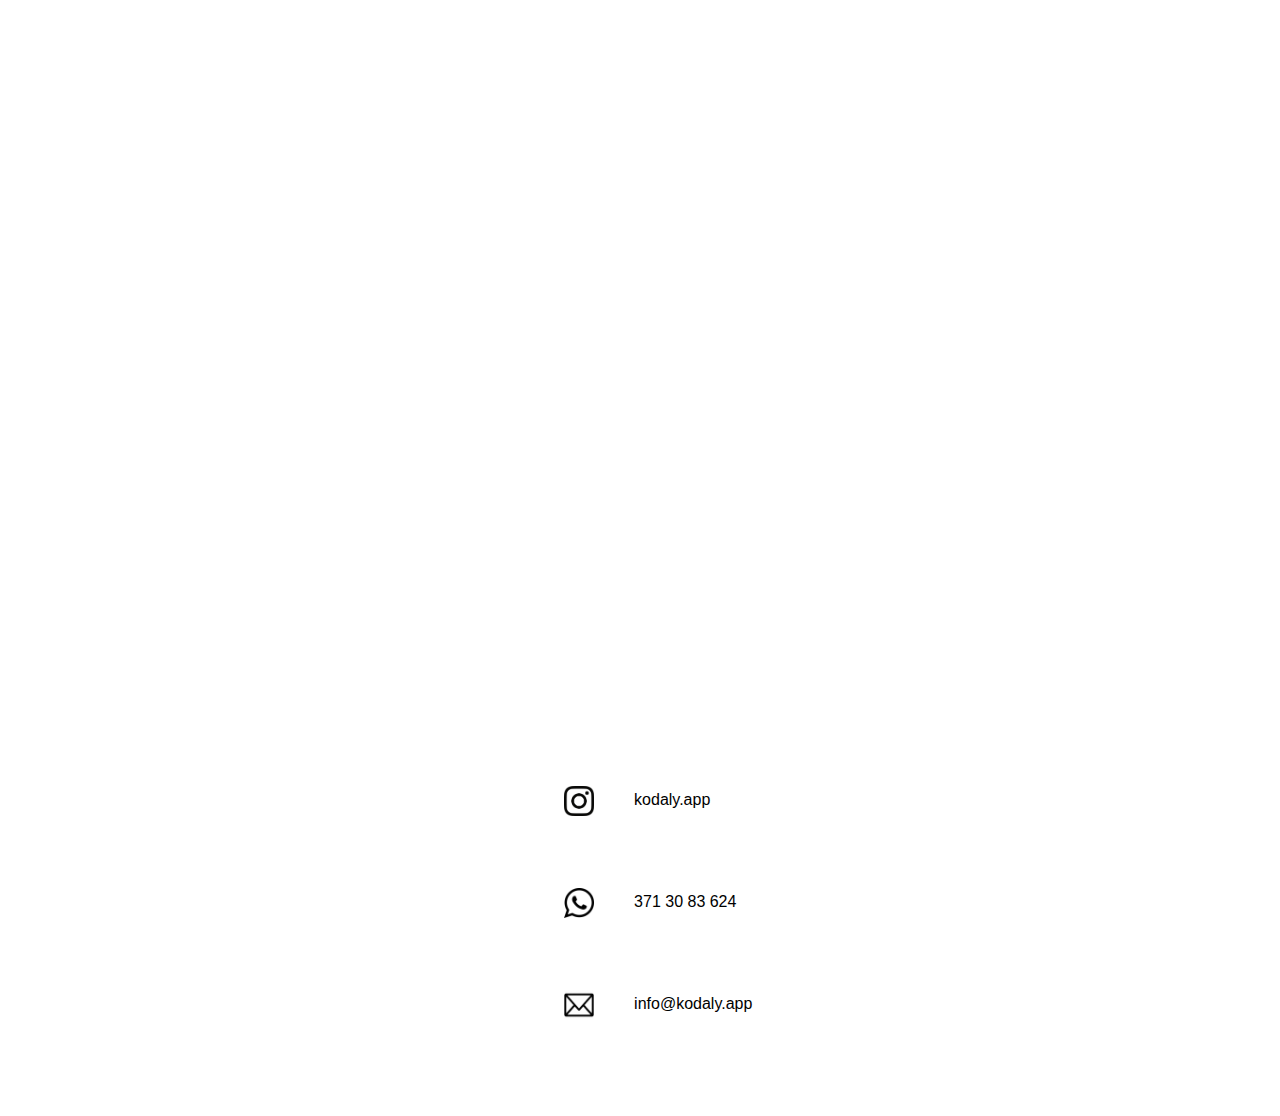
==== commit a47a0cd9: "up" ====
--- a/index.html
+++ b/index.html
@@ -9,27 +9,19 @@
     <meta name="description" content="Kodaly S.r.l. website" />
     <meta name="keywords" content="" />
     <meta name="Resource-type" content="Document" />
-  
-    <link rel="stylesheet" type="text/css" href="kodaly3.css"/>
+
+    <link rel="stylesheet" type="text/css" href="kodaly3.css" />
     <script src="js/jquery.min.js"></script>
-   
-    
 
     <style>
-      
+
     </style>
-    
-    
-    
+
 </head>
 
 <body>
-    
-
-
-     
-     
-      <div class="container">
+
+    <div class="container">
 
         <div class="header">
 
@@ -39,11 +31,10 @@
                     <div class="bar bar2"></div>
                 </div>
             </div>
-            <div class="mobile-menu" >
+            <div class="mobile-menu">
                 <ul class="menu">
-                    
+
                     <li class="menu-item active"><a href="#page1" class="js-anchor-link">Kibo</a></li>
-                    
 
                     <li class="menu-item"><a href="#page2" class="js-anchor-link">Gallery</a>
                     </li>
@@ -53,19 +44,17 @@
                     </li>
                     <li class="menu-item"><a href="#page5" class="js-anchor-link">Contact</a>
                     </li>
-                    
-                    
-                    
+
                 </ul>
             </div>
         </div>
 
     </div>
-    
-        <div style="height: 55px; width: 100%;background-color: white; display: table; position:fixed;
+
+    <div style="height: 55px; width: 100%;background-color: white; display: table; position:fixed;
 	top:0;
 	left:0;
-	
+
 	z-index: 70; border-bottom: 1px solid; border-color: rgba(0, 0, 0, 0.25);">
         <div style="height: 55px;   display: table-cell; vertical-align: middle;">
             <img class="b " src="img/logo.svg" style="width: 38px; vertical-align: middle; padding-left: 14px; ">
@@ -74,231 +63,218 @@
         <ul id="menu">
 
             <li><a href="#page1">Kibo</a></li>
-            
-            <li ><a href="#page2" class="js-anchor-link">Gallery</a></li>
-            <li ><a  href="#page3" class="js-anchor-link">Donate</a></li>
-            <li ><a href="#page4" class="js-anchor-link">Shop</a></li>
-            <li ><a href="#page5" class="js-anchor-link">Contact</a></li>
+
+            <li><a href="#page2" class="js-anchor-link">Gallery</a></li>
+            <li><a href="#page3" class="js-anchor-link">Donate</a></li>
+            <li><a href="#page4" class="js-anchor-link">Shop</a></li>
+            <li><a href="#page5" class="js-anchor-link">Contact</a></li>
 
         </ul>
 
     </div>
 
-    
     <div id="page1">
- <div class="pagina uno" ><div class="flex" style="background-color: black"><video autoplay muted playsinline>
-                        <source src="img/kibo1.mp4" type="video/mp4">
-                        <source src="img/kibo1.mp4" type="video/webm">
-                    </video></div><div class="flex uno" style="background-image: url(img/kibo_logo.svg); "></div></div>
-
-    
-    
-     <div class="pagina due"><div class="flex" style="background-image: url(img/kibo1.svg); "></div><div class="flex"><p>
-                        Kibo is the first interactive instrument produced by Kodaly S.r.l., entirely made of wood and covered by patent. Kibo translates musical notes in geometric shapes and helps the development of visual, tactile, auditive and mnemonic capacities.
-                    </p></div>
-    
-    
-    
-    
-    
-    
-    </div>
-    
-        
-     <div class="pagina due"><div class="flex" style="background-image: url(img/kibo2.svg); "></div><div class="flex"><p>
-                        The musical notes are realised in eight geometric extractable solids, easily recognizable. The note will be released on the simple touch of the solids only when inserted in the corresponding hole.
-                    </p></div>
-    
-    
-    
-    
-    
-    
-    </div>
-    
-    
-     <div class="pagina due"><div class="flex" style="background-image: url(img/kibo3.svg); "></div><div class="flex"><p>
-                         You can choose to use Kibo either as a percussion instrument or as a Dj console to launch fantastic music loops by inserting the forms.
-                    </p></div></div>
-        
-    
-    <div class="pagina due"><div class="flex" style="background-image: url(img/kibo4.svg); "></div><div class="flex"><p>
-                           Kibo is a ready-to-use instrument which can be directly connected to an iPhone, iPad or a Mac with bluetooth and used as a polyphonic musical keyboard thanks to our App.
-                    </p></div></div>
-    
-    <div class="pagina due"><div class="flex" style="background-image: url(img/kibo5.svg); "></div><div class="flex"><p>
-                         A single rotating knob is used for everything, to navigate in a world of sounds even when far away from the screen.
-                    </p></div></div>
-    
-    <div class="pagina due"><div class="flex" style="background-image: url(img/kibo6.svg); "></div><div class="flex"><p>
-                       Set up the timbre, the pitch and the scale is super easy thanks to the Apps' multiplayer funcitons which allow the control of max seven Kibo simultaneously connected to one mobile device.
-                    </p></div></div>
-    
-        <div class="pagina due"><div class="flex" style="background-image: url(img/kibo7.svg); "></div><div class="flex"><p>
-                         Kibo can be used with any software or hardware that supports the MIDI protocol but it can be also a fully customizable interactive interface for students and developers.
-                    </p></div></div>
-    
-    <div class="pagina due"><div class="flex" style="background-image: url(img/kibo8.svg); "></div><div class="flex"><p>
-                        The attribution of a physical identity for every music pitch eases the use of the instrument for visually impaired people as well as people with neurologic disfunctions like autism.
-                    </p></div></div></div>
-      
-    <div class="insta" id="page2"> 
-    
-    
-    <blockquote class="instagram-media" data-instgrm-permalink="https://www.instagram.com/p/BwNZd7ogCTH/?utm_source=ig_embed&amp;utm_campaign=loading" data-instgrm-version="12" ></blockquote>
-    <blockquote class="instagram-media" data-instgrm-permalink="https://www.instagram.com/p/BwNZYPZg5Yc/?utm_source=ig_embed&amp;utm_campaign=loading" data-instgrm-version="12"></blockquote> 
-    <blockquote class="instagram-media" data-instgrm-permalink="https://www.instagram.com/p/BwNZNeZg8qR/?utm_source=ig_embed&amp;utm_campaign=loading" data-instgrm-version="12"></blockquote> 
-    <blockquote class="instagram-media" data-instgrm-permalink="https://www.instagram.com/p/BwNZJOJgFo-/?utm_source=ig_embed&amp;utm_campaign=loading" data-instgrm-version="12"></blockquote> 
-    
-    <blockquote class="instagram-media" data-instgrm-permalink="https://www.instagram.com/p/BwFtGvtA5n9/?utm_source=ig_embed&amp;utm_campaign=loading" data-instgrm-version="12"></blockquote> 
-    <blockquote class="instagram-media" data-instgrm-permalink="https://www.instagram.com/p/BwFsxjugFLR/?utm_source=ig_embed&amp;utm_campaign=loading" data-instgrm-version="12" ></blockquote> 
-    <blockquote class="instagram-media" data-instgrm-permalink="https://www.instagram.com/p/BwFsnMHAQAb/?utm_source=ig_embed&amp;utm_campaign=loading" data-instgrm-version="12" ></blockquote>
-    <blockquote class="instagram-media" data-instgrm-permalink="https://www.instagram.com/p/BwFqFd9AiiW/?utm_source=ig_embed&amp;utm_campaign=loading" data-instgrm-version="12" ></blockquote> 
-    <blockquote class="instagram-media" data-instgrm-permalink="https://www.instagram.com/p/BwFqCG7gQ3V/?utm_source=ig_embed&amp;utm_campaign=loading" data-instgrm-version="12" ></blockquote> 
-    <blockquote class="instagram-media" data-instgrm-permalink="https://www.instagram.com/p/BwFp9ZoA2iv/?utm_source=ig_embed&amp;utm_campaign=loading" data-instgrm-version="12"></blockquote> 
-    <blockquote class="instagram-media" data-instgrm-permalink="https://www.instagram.com/p/BwFp3Mdg9JC/?utm_source=ig_embed&amp;utm_campaign=loading" data-instgrm-version="12"></blockquote> 
-          </div> 
-   		 
-
-  
-    
-  
-               
-              
-     <div class="pagina tre" id="page3"><form class="flex"  action="https://www.paypal.com/cgi-bin/webscr" method="post" target="_top">
-                    <input type="hidden" name="cmd" value="_s-xclick" />
-                    <input type="hidden" name="hosted_button_id" value="MQZFPJTDLGYXQ" />
-                    <input class="paypal" type="image" src="img/paypal.png" border="0" name="submit" title="PayPal - The safer, easier way to pay online!" alt="Donate with PayPal button" />
-
-                </form><div class="flex"><p> Kodaly S.r.l. promotes music inclusion through the development of creative tecnologies to facilitate social inclusion and cultural exchange. We encourage the research on sound in the artistic, scientific and social field for the development of new expressive forms through multimedialiality.
-                   
-                    </p></div></div>
-     
-     
- 
-    
-    
-    <div  class="pagina" id="page4">
-    <div class= "product" >
-    <div class='card'>
-      <div class='card-content'>
-        <div class='top-bar'>
-          <span>
+        <div class="pagina uno">
+            <div class="flex" style="background-color: black">
+                <video autoplay muted playsinline>
+                    <source src="img/kibo1.mp4" type="video/mp4">
+                    <source src="img/kibo1.mp4" type="video/webm">
+                </video>
+            </div>
+            <div class="flex uno" style="background-image: url(img/kibo_logo.svg); "></div>
+        </div>
+
+        <div class="pagina due">
+            <div class="flex" style="background-image: url(img/kibo1.svg);"></div>
+            <div class="flex">
+                <p>
+                    Kibo is the first interactive instrument produced by Kodaly S.r.l., entirely made of wood and covered by patent. Kibo translates musical notes in geometric shapes and helps the development of visual, tactile, auditive and mnemonic capacities.
+                </p>
+            </div>
+
+        </div>
+
+        <div class="pagina due">
+            <div class="flex" style="background-image: url(img/kibo2.svg); "></div>
+            <div class="flex">
+                <p>
+                    The musical notes are realised in eight geometric extractable solids, easily recognizable. The note will be released on the simple touch of the solids only when inserted in the corresponding hole.
+                </p>
+            </div>
+
+        </div>
+
+        <div class="pagina due">
+            <div class="flex" style="background-image: url(img/kibo3.svg); "></div>
+            <div class="flex">
+                <p>
+                    You can choose to use Kibo either as a percussion instrument or as a Dj console to launch fantastic music loops by inserting the forms.
+                </p>
+            </div>
+        </div>
+
+        <div class="pagina due">
+            <div class="flex" style="background-image: url(img/kibo4.svg); "></div>
+            <div class="flex">
+                <p>
+                    Kibo is a ready-to-use instrument which can be directly connected to an iPhone, iPad or a Mac with bluetooth and used as a polyphonic musical keyboard thanks to our App.
+                </p>
+            </div>
+        </div>
+
+        <div class="pagina due">
+            <div class="flex" style="background-image: url(img/kibo5.svg); "></div>
+            <div class="flex">
+                <p>
+                    A single rotating knob is used for everything, to navigate in a world of sounds even when far away from the screen.
+                </p>
+            </div>
+        </div>
+
+        <div class="pagina due">
+            <div class="flex" style="background-image: url(img/kibo6.svg); "></div>
+            <div class="flex">
+                <p>
+                    Set up the timbre, the pitch and the scale is super easy thanks to the Apps' multiplayer funcitons which allow the control of max seven Kibo simultaneously connected to one mobile device.
+                </p>
+            </div>
+        </div>
+
+        <div class="pagina due">
+            <div class="flex" style="background-image: url(img/kibo7.svg); "></div>
+            <div class="flex">
+                <p>
+                    Kibo can be used with any software or hardware that supports the MIDI protocol but it can be also a fully customizable interactive interface for students and developers.
+                </p>
+            </div>
+        </div>
+
+        <div class="pagina due">
+            <div class="flex" style="background-image: url(img/kibo8.svg); "></div>
+            <div class="flex">
+                <p>
+                    The attribution of a physical identity for every music pitch eases the use of the instrument for visually impaired people as well as people with neurologic disfunctions like autism.
+                </p>
+            </div>
+        </div>
+    </div>
+
+    <div class="insta" id="page2">
+
+    </div>
+
+    <div class="pagina tre" id="page3">
+        <form class="flex" action="https://www.paypal.com/cgi-bin/webscr" method="post" target="_top">
+            <input type="hidden" name="cmd" value="_s-xclick" />
+            <input type="hidden" name="hosted_button_id" value="MQZFPJTDLGYXQ" />
+            <input class="paypal" type="image" src="img/paypal.png" border="0" name="submit" title="PayPal - The safer, easier way to pay online!" alt="Donate with PayPal button" />
+
+        </form>
+        <div class="flex">
+            <p> Kodaly S.r.l. promotes music inclusion through the development of creative tecnologies to facilitate social inclusion and cultural exchange. We encourage the research on sound in the artistic, scientific and social field for the development of new expressive forms through multimedialiality.
+
+            </p>
+        </div>
+    </div>
+
+    <div class="pagina" id="page4">
+        <div class="product">
+            <div class='card'>
+                <div class='card-content'>
+                    <div class='top-bar'>
+                        <span>
             499 €
           </span>
-          <span class='float-right lnr lnr-heart'></span>
-        </div>
-        <div class='img'>
-          <img src='img/Prodotti/kiboclean.png'>
-        </div>
-      </div>
-      <div class='card-description'>
-        <div class='title'>
-          KIBO RED
-        </div>
-        <div class='cart'>
-          <span class='lnr lnr-cart'></span>
-        </div>
-      </div>
-      <div class='card-footer'>
-        <div class='span'>
-          KIBO
-        </div>
-        <div class='span'>
-          RED
-        </div>
-        <div class='span'>
-          MIDI BLE
-        </div>
-      </div>
-    </div>
-    <div class='card'>
-      <div class='card-content'>
-        <div class='top-bar'>
-          <span>
+                        <span class='float-right lnr lnr-heart'></span>
+                    </div>
+                    <div class='img'>
+                        <img src='img/Prodotti/kiboclean.png'>
+                    </div>
+                </div>
+                <div class='card-description'>
+                    <div class='title'>
+                        KIBO RED
+                    </div>
+                    <div class='cart'>
+                        <span class='lnr lnr-cart'></span>
+                    </div>
+                </div>
+                <div class='card-footer'>
+                    <div class='span'>
+                        KIBO
+                    </div>
+                    <div class='span'>
+                        RED
+                    </div>
+                    <div class='span'>
+                        MIDI BLE
+                    </div>
+                </div>
+            </div>
+            <div class='card'>
+                <div class='card-content'>
+                    <div class='top-bar'>
+                        <span>
             499 €
           </span>
-          <span class='float-right lnr lnr-heart'></span>
-        </div>
-        <div class='img'>
-          <img src='img/Prodotti/kiboclean.png'>
-        </div>
-      </div>
-      <div class='card-description'>
-        <div class='title'>
-          KIBO BLUE
-        </div>
-        <div class='cart'>
-          <span class='lnr lnr-cart'></span>
-        </div>
-      </div>
-      <div class='card-footer'>
-        <div class='span'>
-          KIBO
-        </div>
-        <div class='span'>
-          BLUE
-        </div>
-        <div class='span'>
-          MIDI BLE
-        </div>
-      </div>
-    </div>
-    
-      </div>
-    
-  
-           </div>
-    
-    
-    
-    
- <div class="pagina uno" id="page5">   
-  <div class="flex map-container" >  
-  <iframe style="width: 100%; height: 100%" src="https://www.google.com/maps/embed?pb=!1m18!1m12!1m3!1d2798.072150321763!2d9.16423041555761!3d45.46835047910093!2m3!1f0!2f0!3f0!3m2!1i1024!2i768!4f13.1!3m3!1m2!1s0x4786c15cbc1c04ed%3A0x7b0366baddd27946!2sVia%20Gian%20Battista%20Bazzoni%2C%208%2C%2020123%20Milano%20MI%2C%20Italia!5e0!3m2!1sit!2s!4v1567465857700!5m2!1sit!2s" frameborder="0" style="border:0;" allowfullscreen=""></iframe></div>  
-    
-    
-  
-    
-    <div class="flex"> 
-        
-      <div>
-          
-     <img  style="margin: 4vh; width: 30px; vertical-align: middle;" src="img/instagram.png"><spam>kodaly.app</spam><br>
-
-            
- <img style="margin: 4vh; width: 30px; vertical-align: middle;" src="img/whatsapp.png"><spam>371 30 83 624</spam><br>
-
-            
-          
-<img style="margin: 4vh; width: 30px; vertical-align: middle;" src="img/mail.png"><spam>info@kodaly.app</spam>   
-        
-     </div> 
-      </div> 
-     
-
-    
-    </div>
-    
- 
-    
-    
-   
-    
-    
-    
-   
-
-      
-       <script>
-
-    
-  
-        
-        
-        
-  
-       (function() {
+                        <span class='float-right lnr lnr-heart'></span>
+                    </div>
+                    <div class='img'>
+                        <img src='img/Prodotti/kiboclean.png'>
+                    </div>
+                </div>
+                <div class='card-description'>
+                    <div class='title'>
+                        KIBO BLUE
+                    </div>
+                    <div class='cart'>
+                        <span class='lnr lnr-cart'></span>
+                    </div>
+                </div>
+                <div class='card-footer'>
+                    <div class='span'>
+                        KIBO
+                    </div>
+                    <div class='span'>
+                        BLUE
+                    </div>
+                    <div class='span'>
+                        MIDI BLE
+                    </div>
+                </div>
+            </div>
+
+        </div>
+
+    </div>
+
+    <div class="pagina uno" id="page5">
+        <div class="flex map-container">
+            <iframe style="width: 100%; height: 100%" src="https://www.google.com/maps/embed?pb=!1m18!1m12!1m3!1d2798.072150321763!2d9.16423041555761!3d45.46835047910093!2m3!1f0!2f0!3f0!3m2!1i1024!2i768!4f13.1!3m3!1m2!1s0x4786c15cbc1c04ed%3A0x7b0366baddd27946!2sVia%20Gian%20Battista%20Bazzoni%2C%208%2C%2020123%20Milano%20MI%2C%20Italia!5e0!3m2!1sit!2s!4v1567465857700!5m2!1sit!2s" frameborder="0" style="border:0;" allowfullscreen=""></iframe>
+        </div>
+
+        <div class="flex">
+
+            <div>
+
+                <img style="margin: 4vh; width: 30px; vertical-align: middle;" src="img/instagram.png">
+                <spam>kodaly.app</spam>
+                <br>
+
+                <img style="margin: 4vh; width: 30px; vertical-align: middle;" src="img/whatsapp.png">
+                <spam>371 30 83 624</spam>
+                <br>
+
+                <img style="margin: 4vh; width: 30px; vertical-align: middle;" src="img/mail.png">
+                <spam>info@kodaly.app</spam>
+
+            </div>
+        </div>
+
+    </div>
+
+    <script>
+        (function() {
             const header = document.querySelector('.header');
             const icon = document.querySelector('.icon-container');
             icon.onclick = function() {
@@ -310,29 +286,18 @@
         $('.menu li a').on("click", function() {
             $('.icon-container').click();
         });
-    
-    
-    
-    $('.js-anchor-link').click(function(e){
-  e.preventDefault();
-  var target = $($(this).attr('href'));
-  if(target.length){
-    var scrollTo = target.offset().top;
-    $('body, html').animate({scrollTop: scrollTo+'px'}, 800);
-  }
-});
-    
-    
-    
+
+        $('.js-anchor-link').click(function(e) {
+            e.preventDefault();
+            var target = $($(this).attr('href'));
+            if (target.length) {
+                var scrollTo = target.offset().top;
+                $('body, html').animate({
+                    scrollTop: scrollTo + 'px'
+                }, 800);
+            }
+        });
     </script>
-    
-    
- 
- 
-   
-  
-   
-   
 
 </body>
 
--- a/kodaly3.css
+++ b/kodaly3.css
@@ -1,9 +1,6 @@
 ::-webkit-scrollbar {
     width: 0px;
 }
-
-
-
 
 body {
     overflow-x: hidden;
@@ -11,23 +8,20 @@
     margin: 0;
     margin: 0px auto;
     height: 100%;
-   
     font-family: -apple-system, BlinkMacSystemFont, "Segoe UI", Roboto, Helvetica, Arial, sans-serif, "Apple Color Emoji", "Segoe UI Emoji", "Segoe UI Symbol";
 }
 
-video {height: 50vh}
+video {
+    height: 50vh
+}
 
 p {
     font-size: 1rem;
     text-align: justify;
-    
     line-height: 200%;
     padding: 2.6vw;
-    border-left: 1px solid; border-color: rgba(0, 0, 0, 0.25);
-   
-    
-    
-   
+    border-left: 1px solid;
+    border-color: rgba(0, 0, 0, 0.25);
 }
 
 
@@ -43,7 +37,7 @@
     background: white;
     position: relative;
     overflow: hidden;
-    display:none;
+    display: none;
 }
 
 .content img {
@@ -171,6 +165,7 @@
 .header.menu-open ul.menu li.menu-item:nth-child(7) {
     transition-delay: 0.35s;
 }
+
 
 /* Menu Icon */
 
@@ -282,311 +277,284 @@
     border-color: rgba(0, 0, 0, 0.25);
 }
 
+
 /* Menu List items */
 
-
-
-
-.pagina  {display: flex; flex-direction: column; width: 100vw; height: 94.3vh; align-items: center; justify-content: center; padding-top:5.7vh ; }
-
-.flex   {display: flex; width: 100vw; height: 47.15vh; align-items: center; justify-content: center; overflow: hidden; background-size: 47.15vh; background-position: center; background-repeat: no-repeat }
-
- .due  {flex-direction: row; width: 50vw; height: 47.15vh; margin: auto; border-bottom: 1px solid; border-color: rgba(0, 0, 0, 0.25); }   
-
- .tre  {flex-direction: row; width: 50vw; margin: auto;  }   
-
-
-.tre .flex {border-top: 1px solid black;border-bottom: 1px solid;  border-color: rgba(0, 0, 0, 0.25); }
-
-.due .flex {background-size: 40vh}
-
-
-
-.paypal {width: 35vh}
-
-
-.instagram-media {width: 25vw; transform: scale(0.9);}
-
+.pagina {
+    display: flex;
+    flex-direction: column;
+    width: 100vw;
+    height: 94.3vh;
+    align-items: center;
+    justify-content: center;
+    padding-top: 5.7vh;
+}
+
+.flex {
+    display: flex;
+    width: 100vw;
+    height: 47.15vh;
+    align-items: center;
+    justify-content: center;
+    overflow: hidden;
+    background-size: 47.15vh;
+    background-position: center;
+    background-repeat: no-repeat
+}
+
+.due {
+    flex-direction: row;
+    width: 50vw;
+    height: 47.15vh;
+    margin: auto;
+    border-bottom: 1px solid;
+    border-color: rgba(0, 0, 0, 0.25);
+}
+
+.tre {
+    flex-direction: row;
+    width: 50vw;
+    margin: auto;
+}
+
+.tre .flex {
+    border-top: 1px solid black;
+    border-bottom: 1px solid;
+    border-color: rgba(0, 0, 0, 0.25);
+}
+
+.due .flex {
+    background-size: 40vh
+}
+
+.paypal {
+    width: 35vh
+}
+
+.instagram-media {
+    width: 25vw;
+}
 
 .insta {
-padding:5.7vh ;
- height: 100%;
-width: 50vw;
+    padding: 5.7vh;
+    height: 100%;
+    width: 50vw;
     margin: auto;
-  display: grid;
-
-    
-  
-  
-  grid-template-columns: repeat(2, minmax(25vw, 25vw));
-
-  
-}
-
-
-
-
-
+    display: grid;
+    grid-template-columns: repeat(2, minmax(25vw, 25vw));
+}
 
 .product {
-
- height: 100%;
-padding:5.7vh ;
-  display: grid;
-  grid-auto-rows: 50vh;
-  
-  grid-template-columns: repeat(2, minmax(25vw, 25vw));
-  justify-content: center;
-  align-items: stretch;
-  
-}
+    height: 100%;
+    padding: 5.7vh;
+    display: grid;
+    grid-auto-rows: 50vh;
+    grid-template-columns: repeat(2, minmax(25vw, 25vw));
+    justify-content: center;
+    align-items: stretch;
+}
+
 .card {
-  position: relative;
-  padding: 10px;
-  background: white;
-  
-  display: grid;
-  grid-template-rows: 8fr 1fr 1fr;
- 
-  transition: 0.2s ease-in;
-}
+    position: relative;
+    padding: 10px;
+    background: white;
+    display: grid;
+    grid-template-rows: 8fr 1fr 1fr;
+    transition: 0.2s ease-in;
+}
+
 .card .card-content {
-  display: flex;
-  justify-content: center;
-  align-items: center;
-  width: 100%;
-}
+    display: flex;
+    justify-content: center;
+    align-items: center;
+    width: 100%;
+}
+
 .card .card-content .top-bar {
-  width: calc(100% - 40px);
-  position: absolute;
-  top: 0;
-  left: 0;
-  padding: 20px;
-}
+    width: calc(100% - 40px);
+    position: absolute;
+    top: 0;
+    left: 0;
+    padding: 20px;
+}
+
 .card .card-content .top-bar .float-right {
-  float: right;
-}
+    float: right;
+}
+
 .card .card-content .img {
-  width: 100%;
-  justify-content: bottom;
-  align-content: bottom;
-  text-align: center;
-}
+    width: 100%;
+    justify-content: bottom;
+    align-content: bottom;
+    text-align: center;
+}
+
 .card .card-content .img img {
-  max-width: 100%;
-  
-}
+    max-width: 100%;
+}
+
 .card .card-description {
-  padding: 10px;
-  display: flex;
-  justify-content: space-between;
-  align-items: center;
-  font-weight: 400;
-  font-size: 14px;
-  letter-spacing: 0.1em;
-  width: calc(100%-20px);
-}
+    padding: 10px;
+    display: flex;
+    justify-content: space-between;
+    align-items: center;
+    font-weight: 400;
+    font-size: 14px;
+    letter-spacing: 0.1em;
+    width: calc(100%-20px);
+}
+
 .card .card-description .title {
-  text-transform: uppercase;
-  text-align: left;
-}
+    text-transform: uppercase;
+    text-align: left;
+}
+
 .card .card-description .cart {
-  float: right;
-  cursor: pointer;
-}
+    float: right;
+    cursor: pointer;
+}
+
 .card .card-footer {
-  text-transform: uppercase;
-  padding: 0.3em;
-  border-top: 0.5px solid #ececec;
-  letter-spacing: 0.1em;
-  font-size: 11px;
-  color: white;
-  justify-items: left;
-  align-items: center;
-  display: flex;
-}
+    text-transform: uppercase;
+    padding: 0.3em;
+    border-top: 0.5px solid #ececec;
+    letter-spacing: 0.1em;
+    font-size: 11px;
+    color: white;
+    justify-items: left;
+    align-items: center;
+    display: flex;
+}
+
 .card .card-footer .span {
-  margin: 5px;
-  width: auto;
-  background: #dedede;
-  padding: 4px 7px;
-  border-radius: 2px;
-  font-weight: 100;
-  cursor: pointer;
-}
+    margin: 5px;
+    width: auto;
+    background: #dedede;
+    padding: 4px 7px;
+    border-radius: 2px;
+    font-weight: 100;
+    cursor: pointer;
+}
+
 .card .card-footer .span:hover {
-  background: #aaaaaa;
-}
+    background: #aaaaaa;
+}
+
 .card:hover {
-  transition: 0.2s ease-in;
-  -webkit-transform: translateY(-10px);
-          transform: translateY(-10px);
-  box-shadow: 0px 45px 60px 0px rgba(0, 0, 0, 0.087);
-}
-
-
-
-
-
-
-
-
-
-
-
-
-
-
-
-
-
-
-
-
-
-
-
-
-
-
-
-
-
-
-
-
-
-
-
-
-
-@media screen and (max-width: 1200px)  {.due {min-width: 100vw}
-
-.tre {min-width: 100vw}
-
-.product {
-
- height: 100%;
-padding:5.7vh ;
-  display: grid;
-  grid-auto-rows: 50vh;
-  
-  grid-template-columns: repeat(2, minmax(25vw, 50vw));
-  justify-content: center;
-  align-items: stretch;
-  
-}
-    
-  .insta {
-padding:0 ;
-      margin: 0;
-
-width: 100vw;
-  display: grid;
-      
-
-    
-  
-  
-  grid-template-columns: repeat(2, minmax(25vw, 50vw));
-
-  
-}
-    
-    
-
-    
- .instagram-media {width: 50vw;}    
-    
-      
-
-
-} 
-
-
-@media screen and (max-width: 1023px) and (orientation: portrait)  {
-    
-    
-    
-     .due  {flex-direction: column; width: 100vw; height: 70vh; border: none}
-    
-    
-        .tre  {flex-direction: column; width: 100vw; height: 100vh; border: none}
-    
-      .tre p {border: none }
-    
-    p {border: none;
- 
-    border-top: 1px solid;border-bottom: 1px solid; border-color: rgba(0, 0, 0, 0.25);}
-   
-   
-  
-    
-
-    
-     .paypal {width: 40vh}
-    
-    
+    transition: 0.2s ease-in;
+    -webkit-transform: translateY(-10px);
+    transform: translateY(-10px);
+    box-shadow: 0px 45px 60px 0px rgba(0, 0, 0, 0.087);
+}
+
+@media screen and (max-width: 1200px) {
+    .due {
+        min-width: 100vw
+    }
+    .tre {
+        min-width: 100vw
+    }
     .product {
-    grid-template-columns: 1fr;
-   
-        
-  }
-       .insta {
-    grid-template-columns: 1fr; width: 100%;  padding: 0; 
-           
-   
-        
-  }
-    
-       .instagram-media {width: 100vw;}
-
-
-
- #menu {display: none}
- 
-    
-    .container {display:inherit}
-
-}
- 
-
-
-
-
-@media screen and (max-width: 823px) and (max-height: 414px) and (orientation: landscape)  {
-  
- 
-    .uno  {flex-direction: row;}  
-    
-    
-    .due  {height: 100vh;}  
-    
-        #menu {display: none}
- 
-    
-    .container {display: block}
-    
-  
-   
-    .flex   {width: 50vw; height: 94.3vh; background-size: 80vh;}
-    
-   video {height: 80vh;}
-    
-    .insta {grid-template-columns: repeat(2, minmax(25vw, 49vw));padding: 0; width: 100%;
-    }
-    
-   
-    .paypal {width: 80vh}
-    
-    .product {grid-template-columns: repeat(2, minmax(25vw, 50vw));
-    }
-    
-}
-
-
-
-
-
-
-
+        height: 100%;
+        padding: 5.7vh;
+        display: grid;
+        grid-auto-rows: 50vh;
+        grid-template-columns: repeat(2, minmax(25vw, 50vw));
+        justify-content: center;
+        align-items: stretch;
+    }
+    .insta {
+        padding: 0;
+        margin: 0;
+        width: 100vw;
+        display: grid;
+        grid-template-columns: repeat(2, minmax(25vw, 50vw));
+    }
+    .instagram-media {
+        width: 50vw;
+    }
+}
+
+@media screen and (max-width: 1023px) and (orientation: portrait) {
+    .due {
+        flex-direction: column;
+        width: 100vw;
+        height: 70vh;
+        border: none
+    }
+    .tre {
+        flex-direction: column;
+        width: 100vw;
+        height: 100vh;
+        border: none
+    }
+    .tre p {
+        border: none
+    }
+    p {
+        border: none;
+        border-top: 1px solid;
+        border-bottom: 1px solid;
+        border-color: rgba(0, 0, 0, 0.25);
+    }
+    .paypal {
+        width: 40vh
+    }
+    .product {
+        grid-template-columns: 1fr;
+    }
+    .insta {
+        grid-template-columns: 1fr;
+        width: 100%;
+        padding: 0;
+    }
+    .instagram-media {
+        width: 100vw;
+    }
+    #menu {
+        display: none
+    }
+    .container {
+        display: inherit
+    }
+}
+
+@media screen and (max-width: 823px) and (max-height: 414px) and (orientation: landscape) {
+    .uno {
+        flex-direction: row;
+    }
+    .due {
+        height: 100vh;
+    }
+    #menu {
+        display: none
+    }
+    .container {
+        display: block
+    }
+    .flex {
+        width: 50vw;
+        height: 94.3vh;
+        background-size: 80vh;
+    }
+    .due .flex {
+        background-size: 60vh
+    }
+    video {
+        height: 80vh;
+    }
+    .paypal {
+        width: 80vh
+    }
+    .product {
+        grid-template-columns: repeat(2, minmax(25vw, 50vw));
+    }
+    .insta {
+        padding: 0;
+        height: 100%;
+        width: 100vw;
+        margin: 0;
+        display: grid;
+        grid-template-columns: repeat(2, minmax(25vw, 50vw));
+    }
+}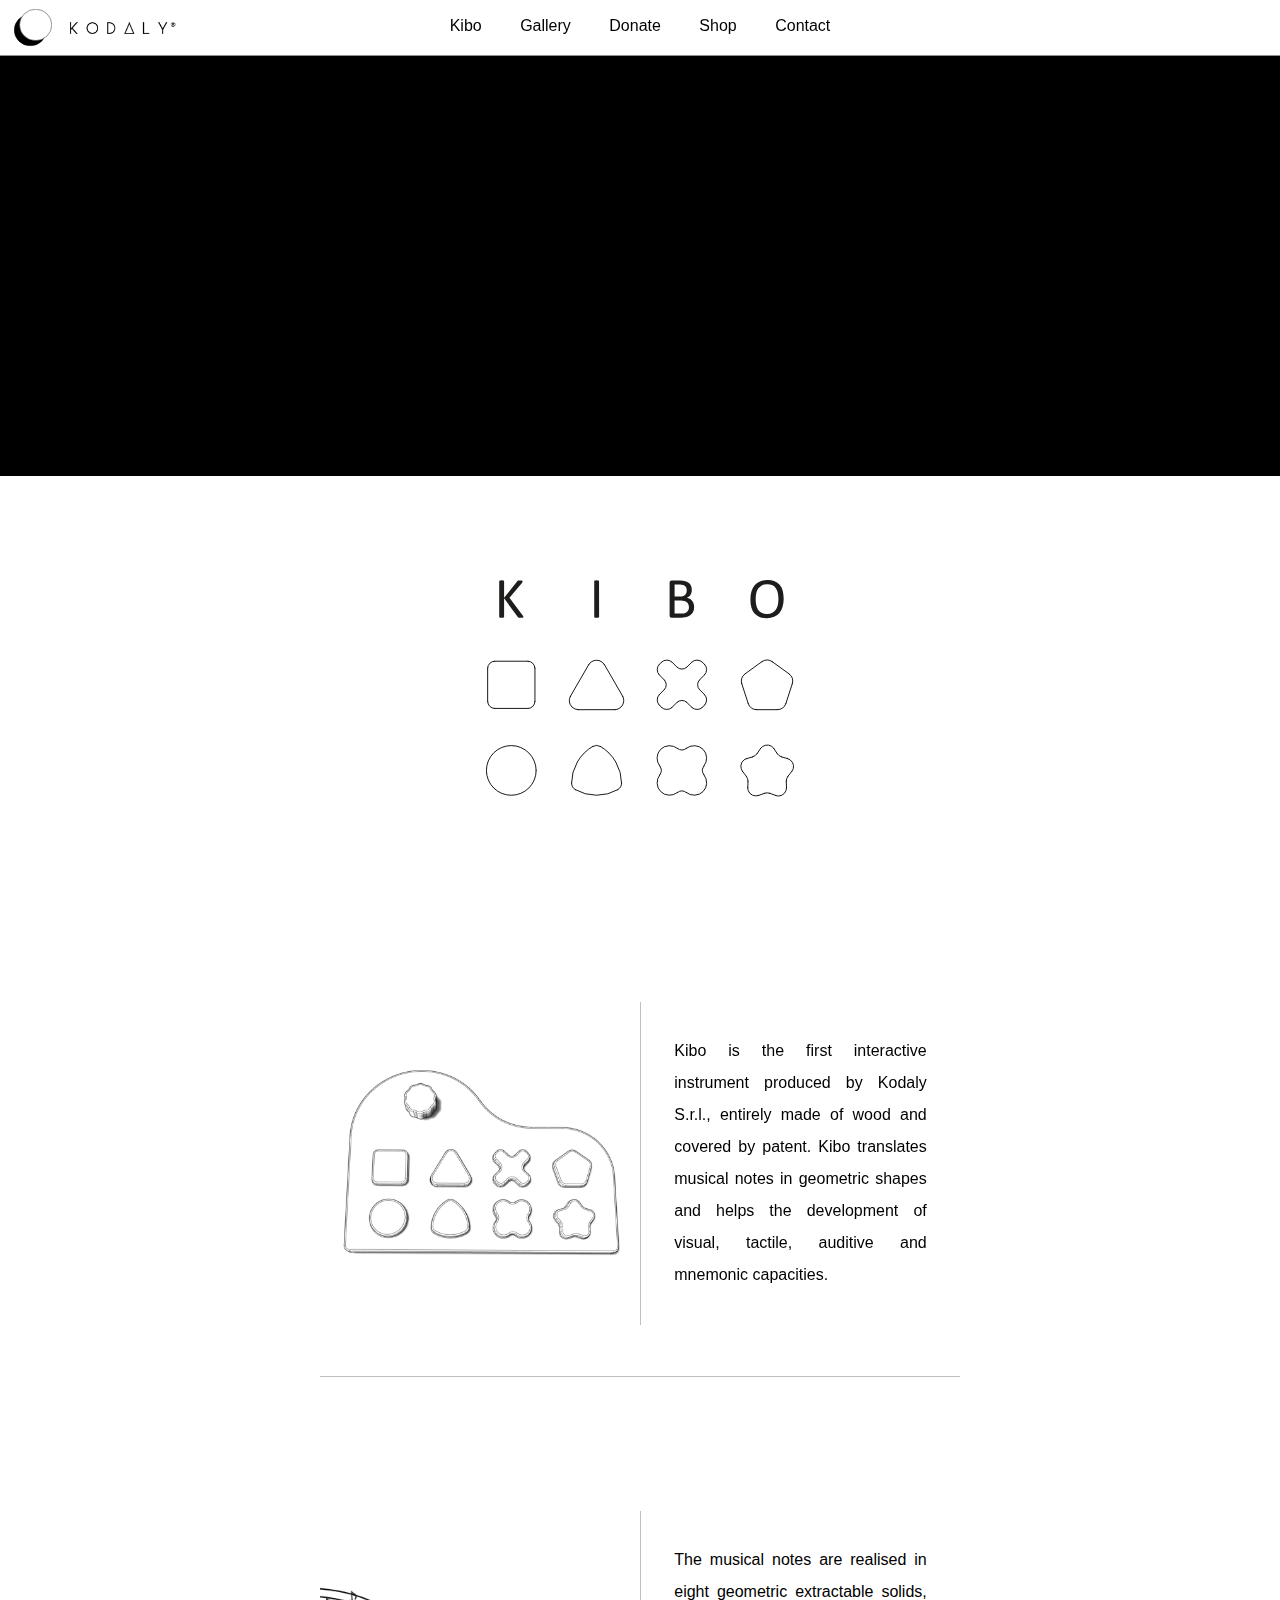
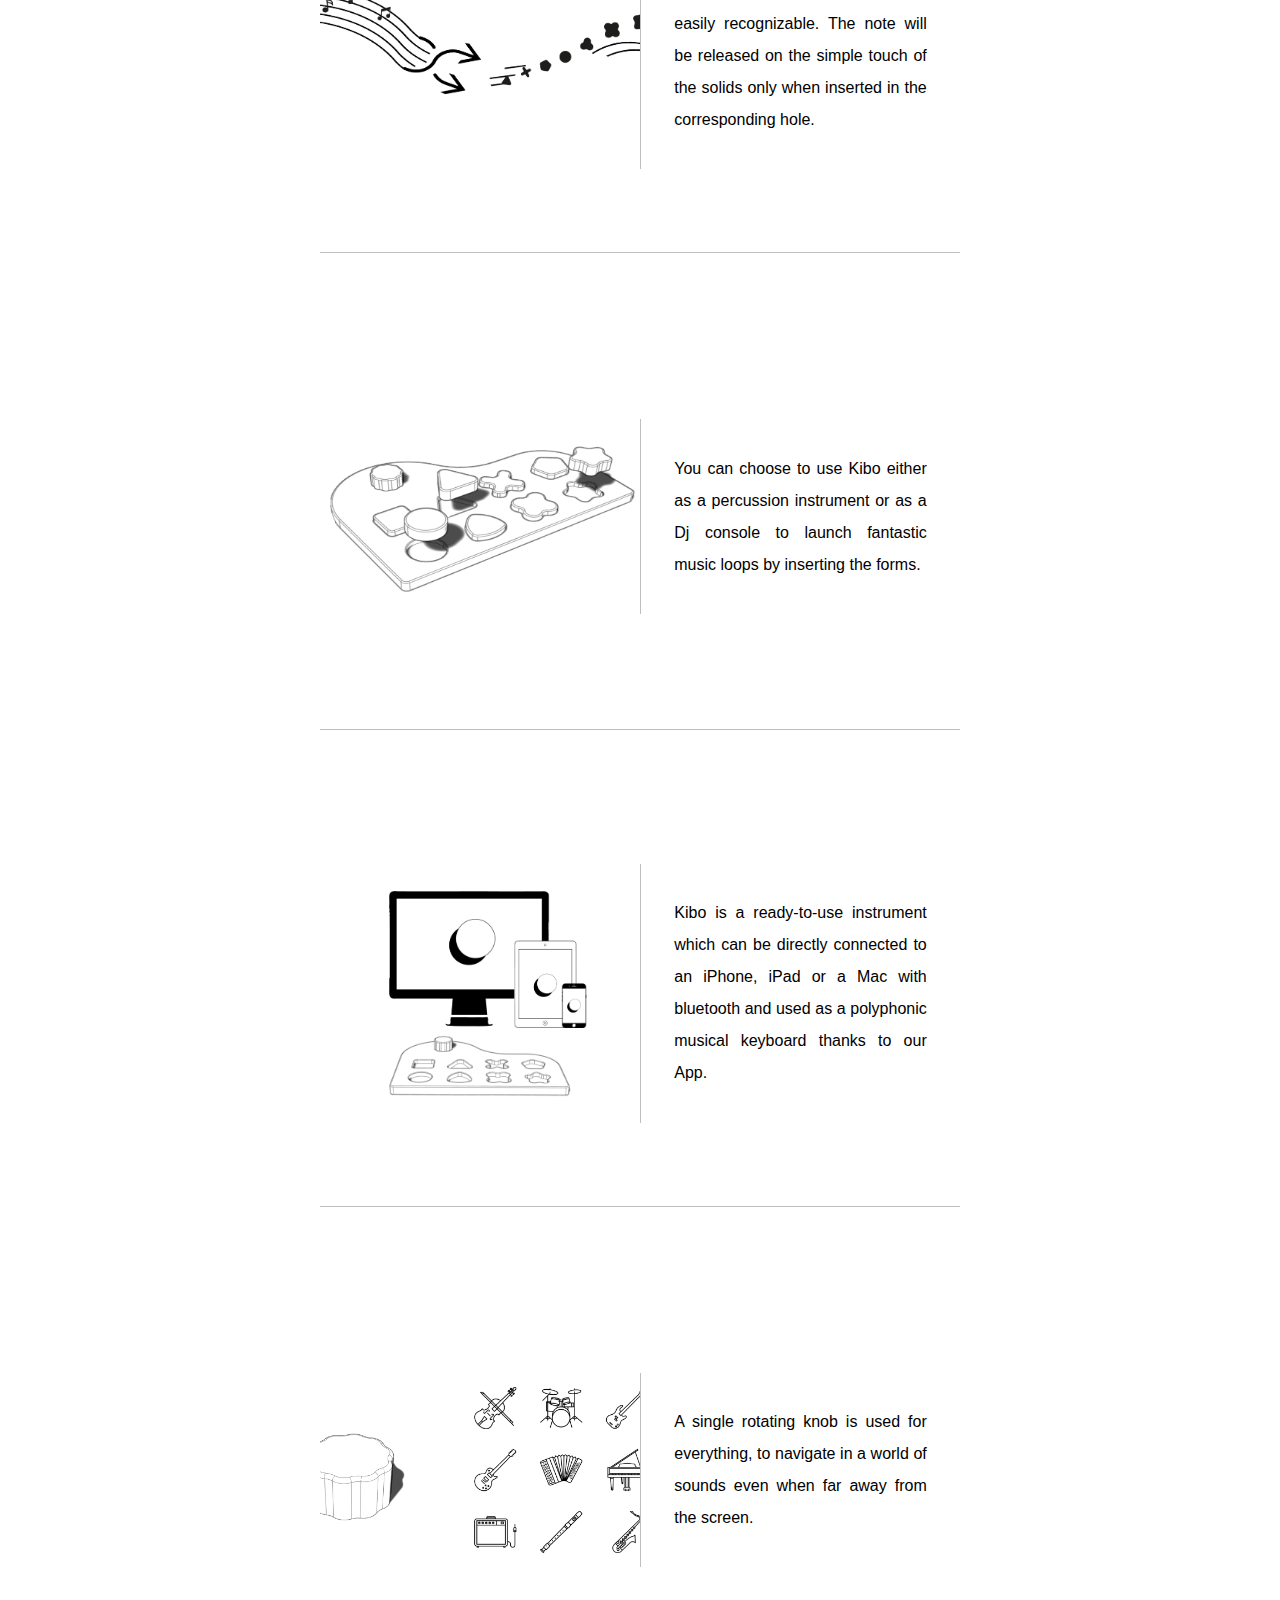
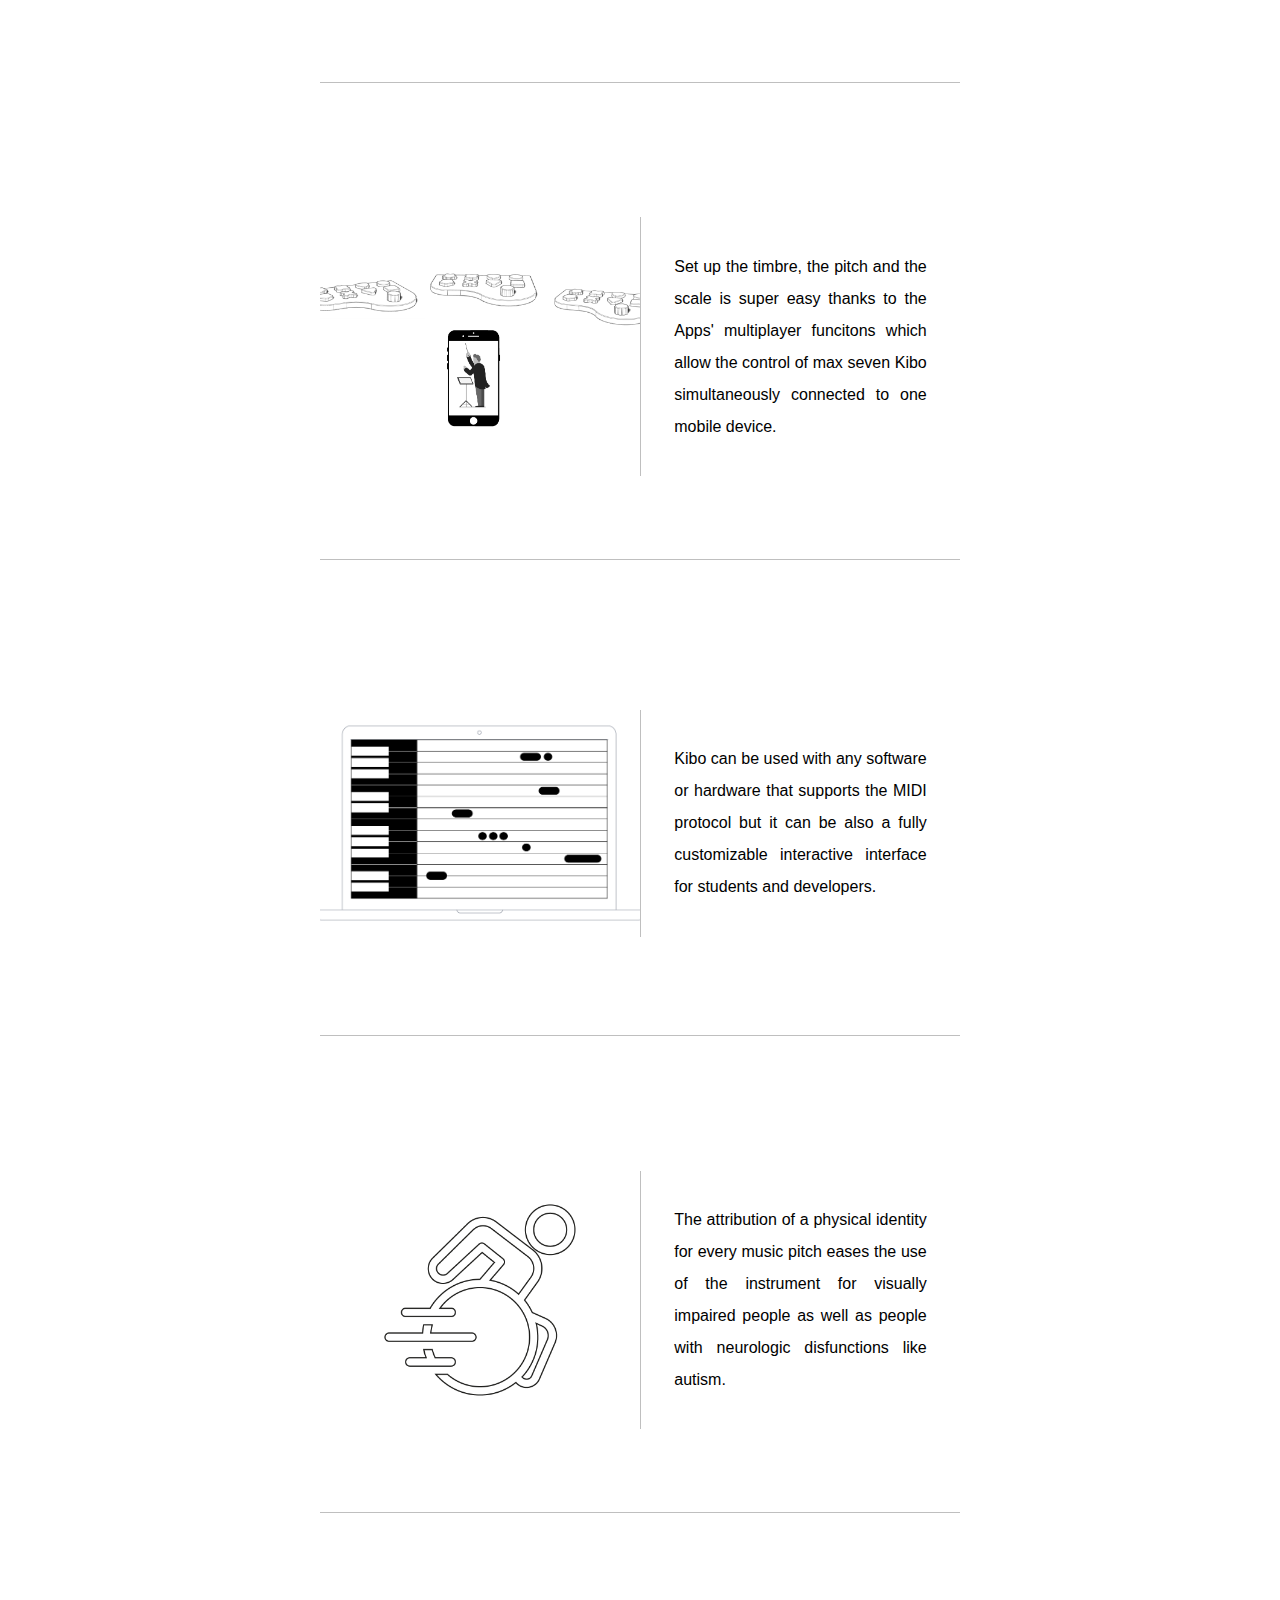
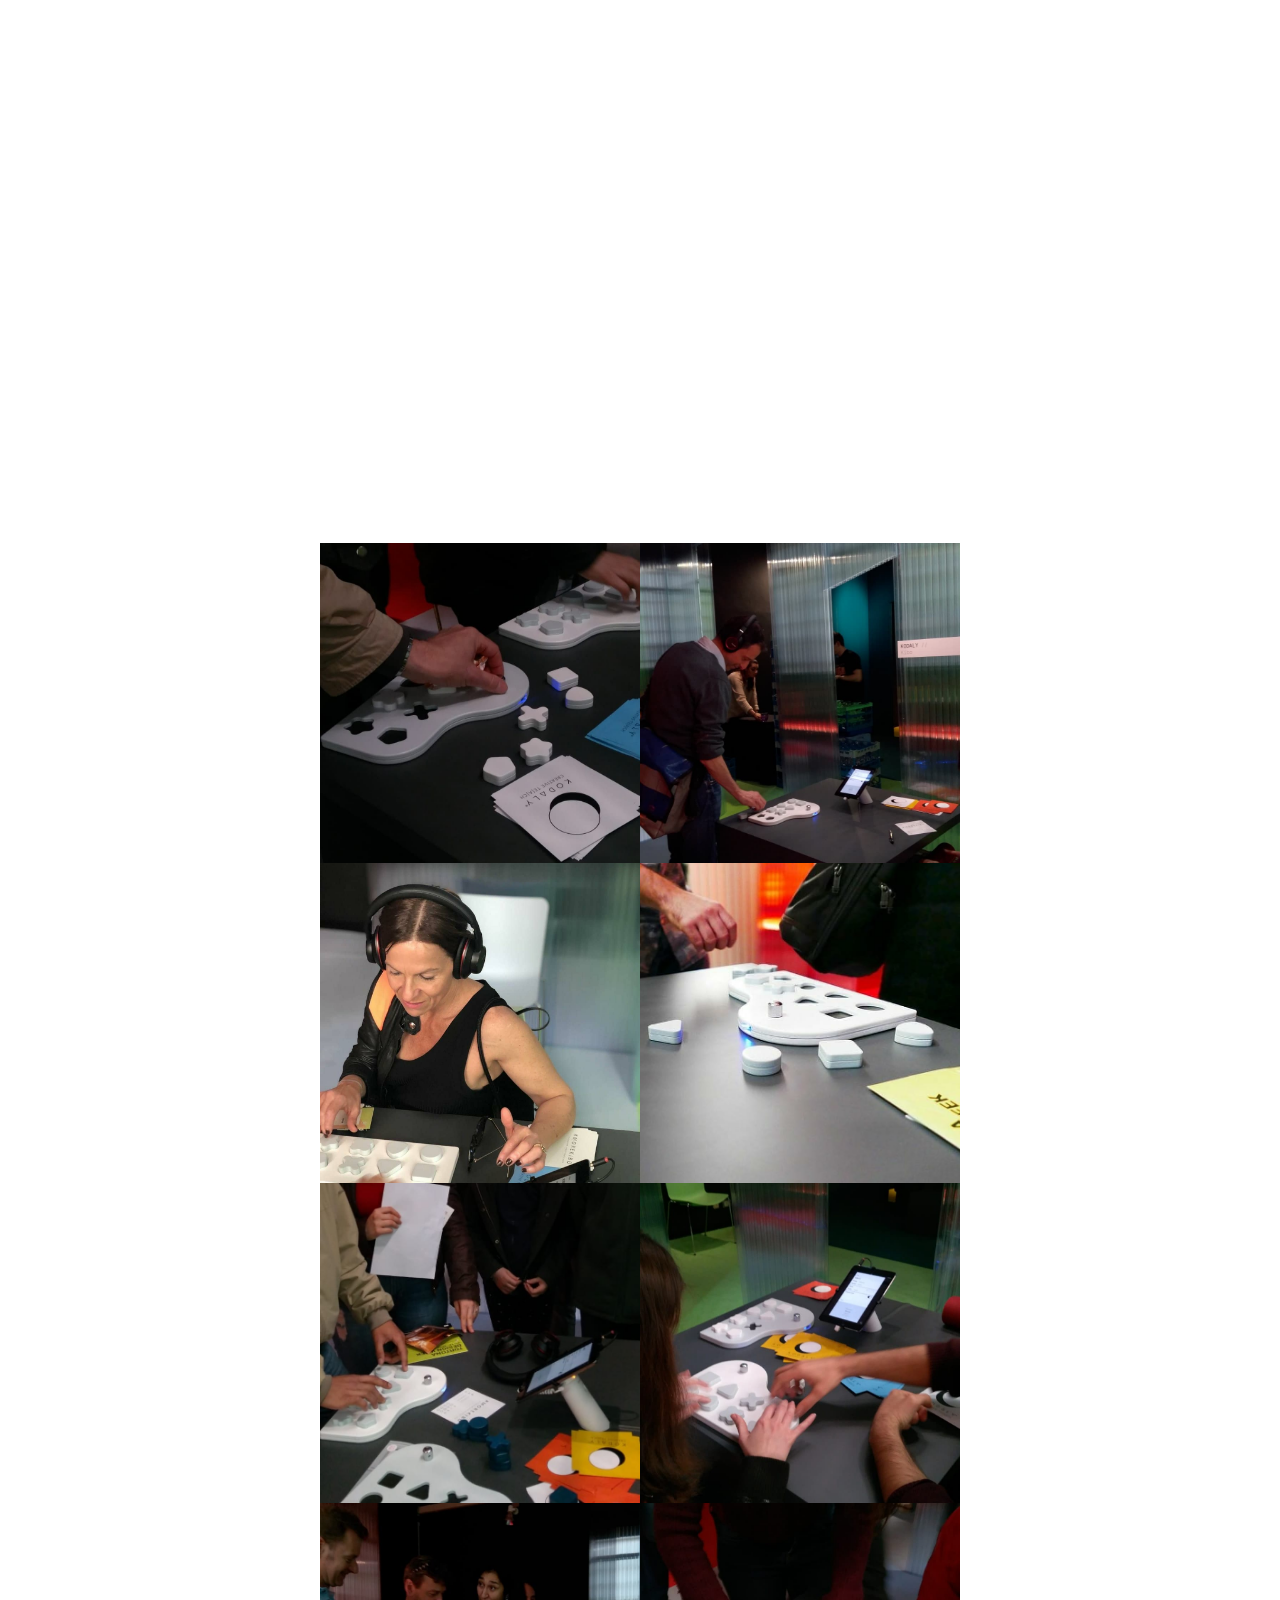
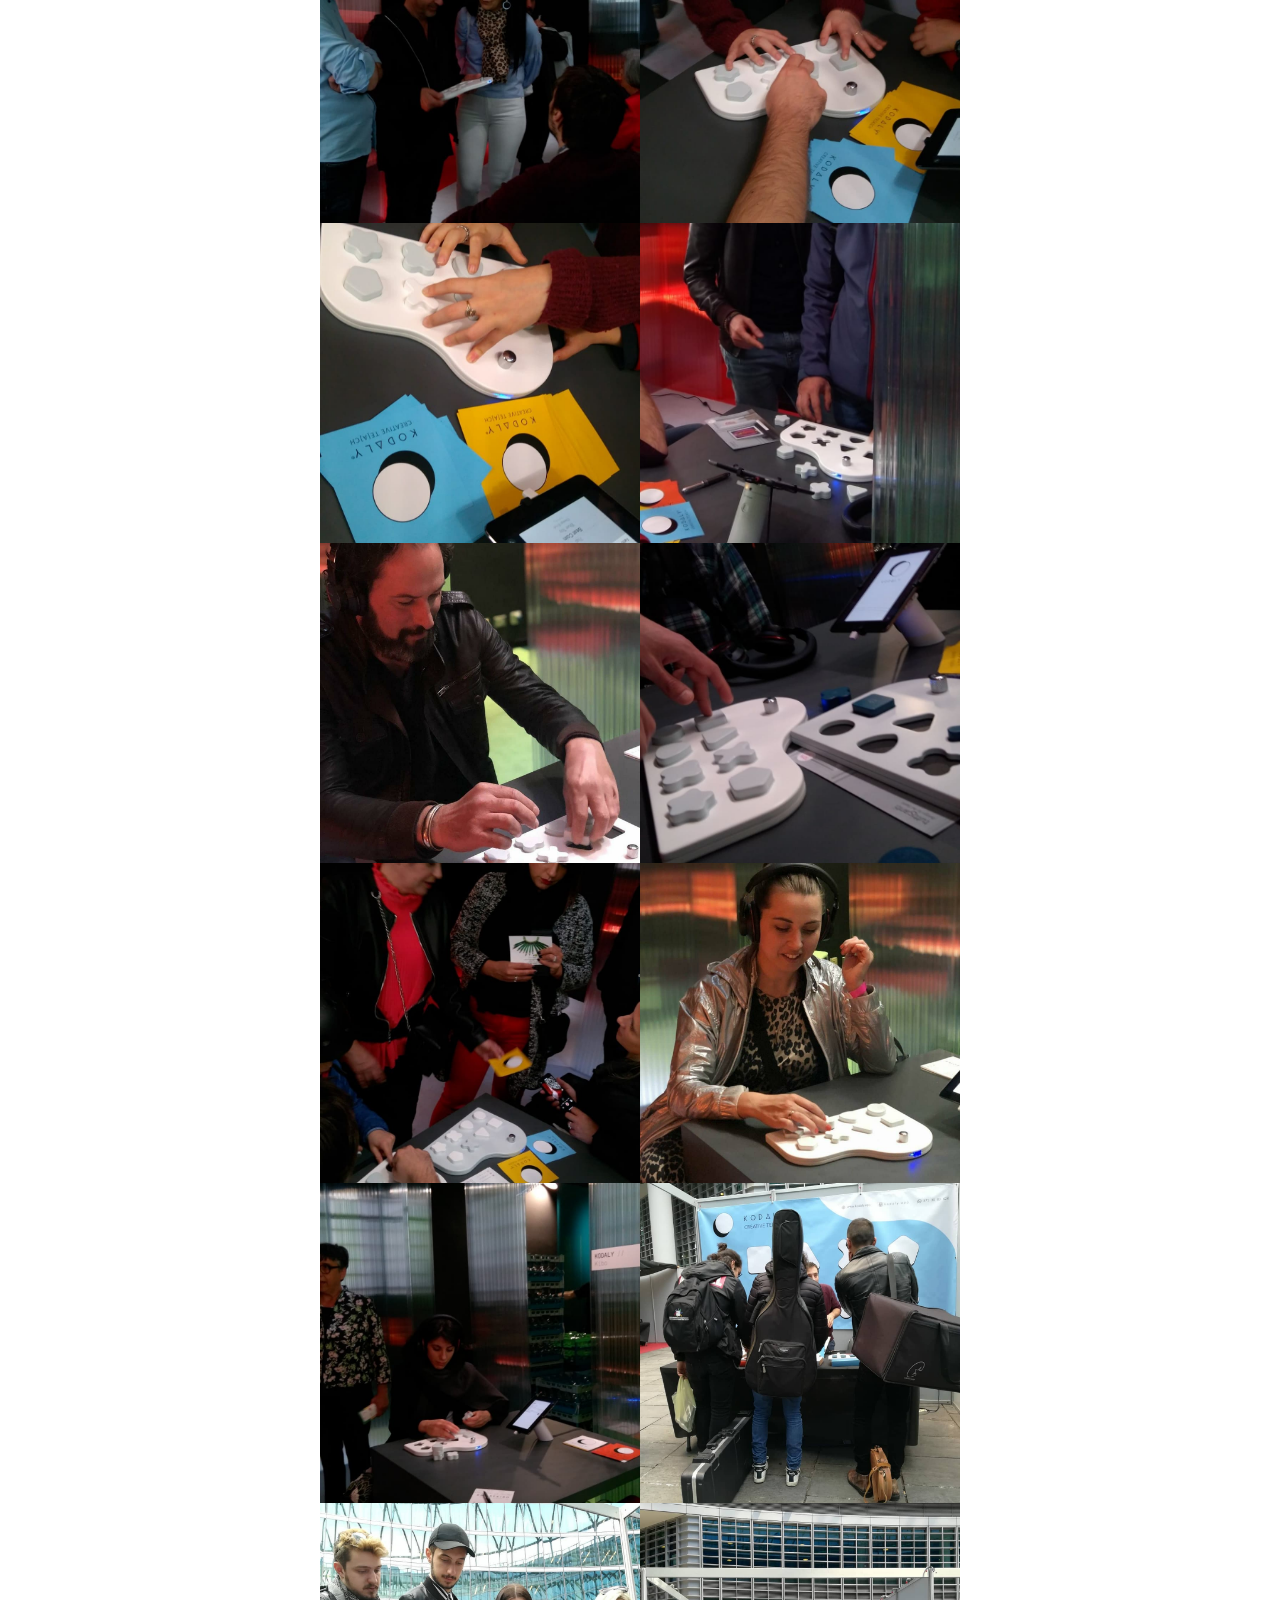
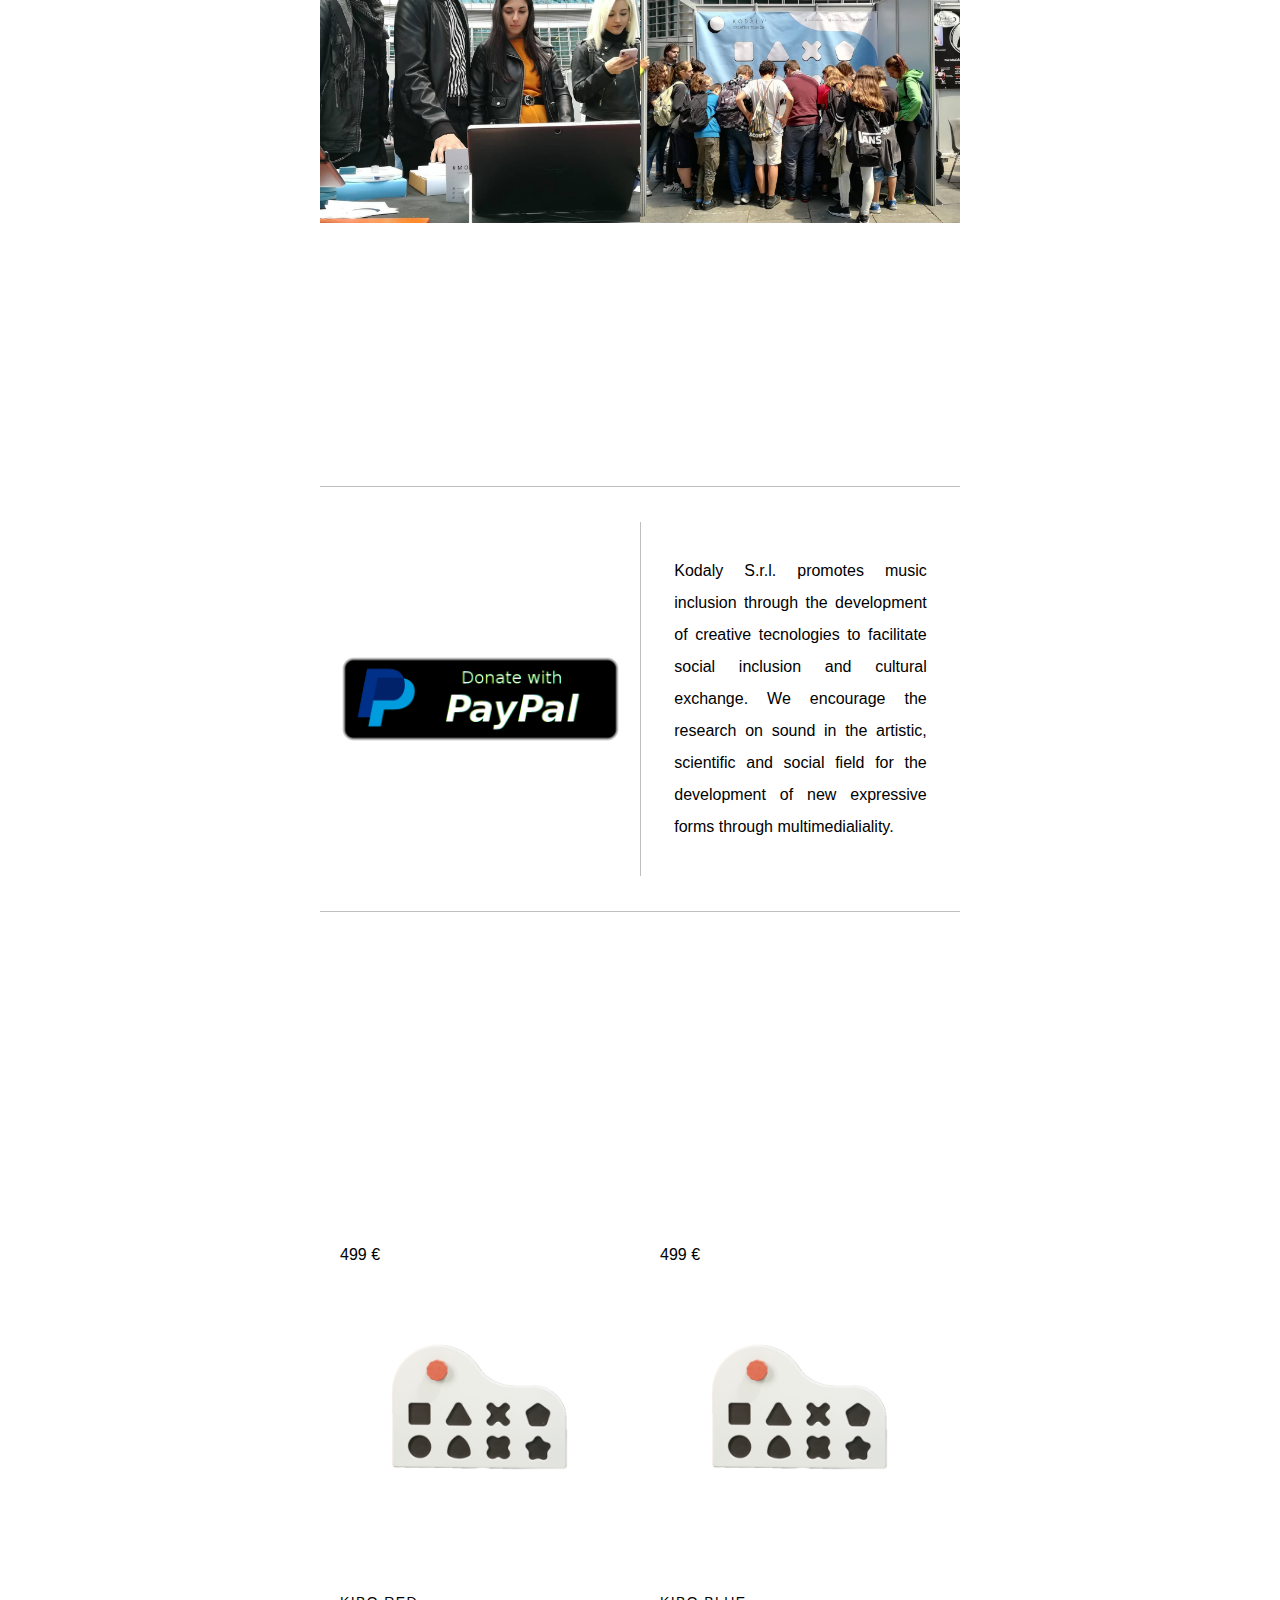
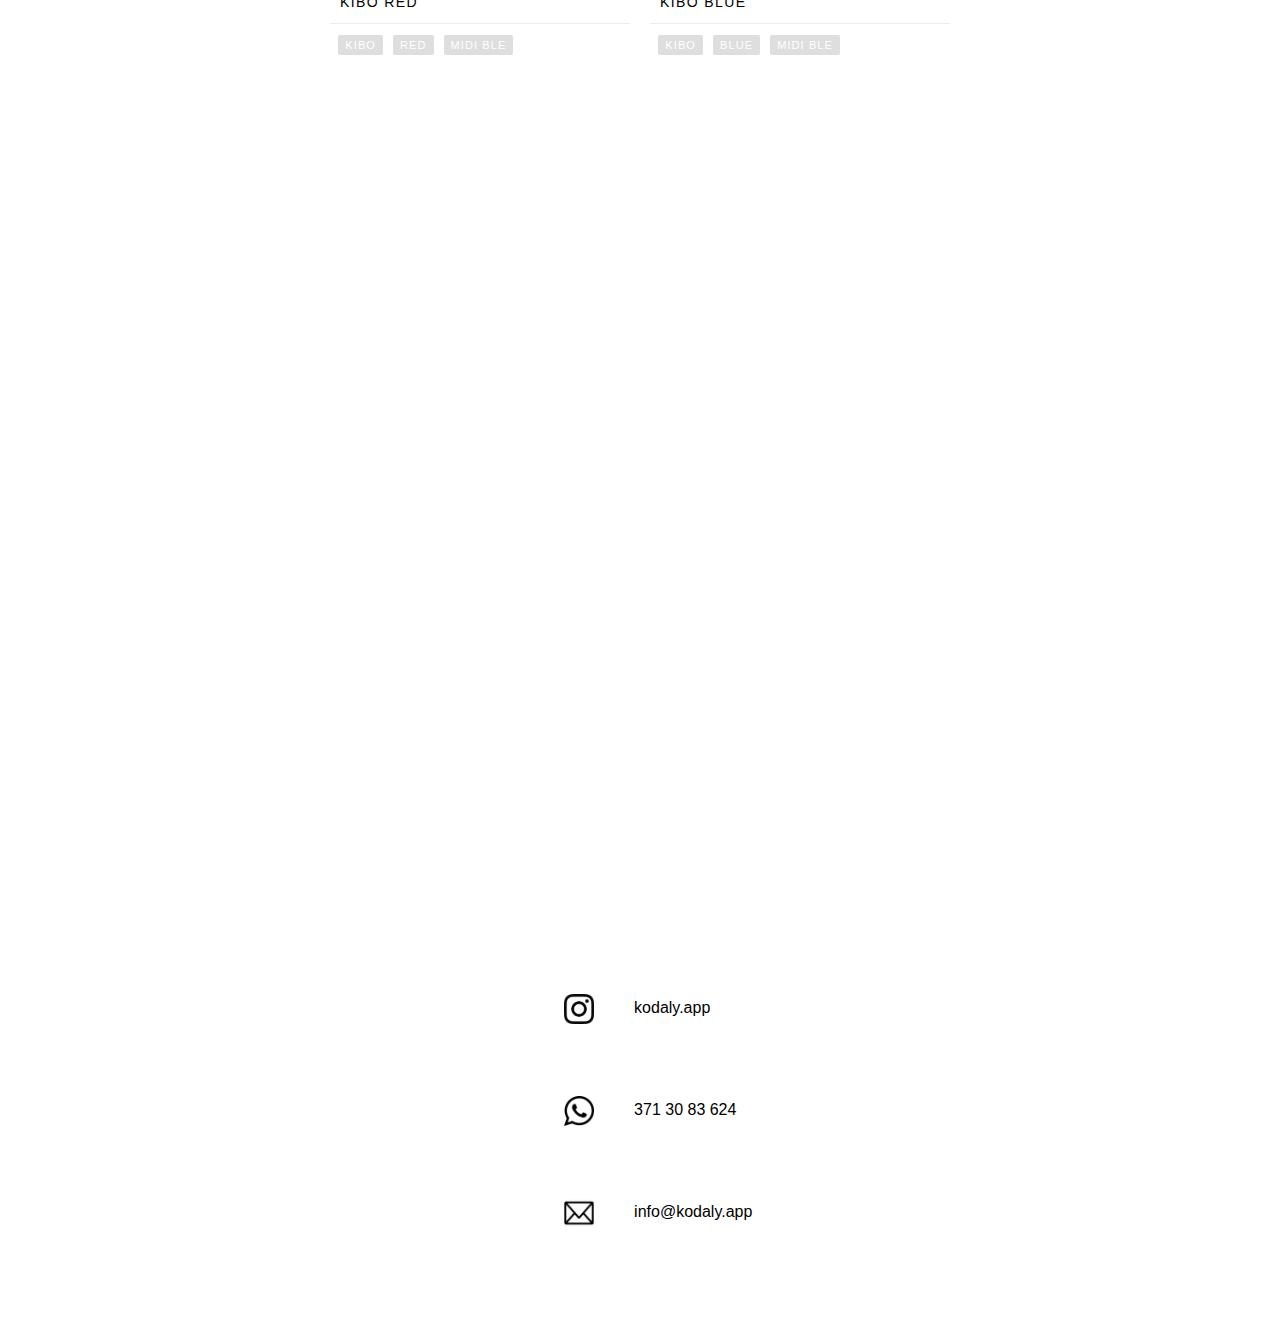
==== commit f112ab19: "up" ====
--- a/index.html
+++ b/index.html
@@ -158,10 +158,39 @@
             </div>
         </div>
     </div>
-
+    
+    
+    <div class="youtube">
+   <iframe width="560" height="315" src="https://www.youtube.com/embed/-ZhXDGkJcBc" frameborder="0" allow="accelerometer; autoplay; encrypted-media; gyroscope; picture-in-picture" allowfullscreen></iframe>
+    <iframe width="560" height="315" src="https://www.youtube.com/embed/SNrOuhH3KR8" frameborder="0" allow="accelerometer; autoplay; encrypted-media; gyroscope; picture-in-picture" allowfullscreen></iframe>    
+        </div>
     <div class="insta" id="page2">
-
-    </div>
+        
+        
+        <img src="img/instagram/1.jpg">
+        <img src="img/instagram/2.jpg">
+        <img src="img/instagram/3.jpg">
+        <img src="img/instagram/4.jpg">
+        <img src="img/instagram/5.jpg">
+        <img src="img/instagram/6.jpg">
+        <img src="img/instagram/7.jpg">
+        <img src="img/instagram/8.jpg">
+        <img src="img/instagram/9.jpg">
+        <img src="img/instagram/10.jpg">
+        <img src="img/instagram/11.jpg">
+        <img src="img/instagram/12.jpg">
+        <img src="img/instagram/13.jpg">
+        <img src="img/instagram/14.jpg">
+        <img src="img/instagram/15.jpg">
+        <img src="img/instagram/16.jpg">
+        <img src="img/instagram/17.jpg">
+        <img src="img/instagram/18.jpg">
+        
+        
+    </div>    
+      
+
+  
 
     <div class="pagina tre" id="page3">
         <form class="flex" action="https://www.paypal.com/cgi-bin/webscr" method="post" target="_top">
--- a/kodaly3.css
+++ b/kodaly3.css
@@ -331,18 +331,39 @@
     width: 35vh
 }
 
-.instagram-media {
-    width: 25vw;
-}
 
 .insta {
-    padding: 5.7vh;
+    
+    
     height: 100%;
     width: 50vw;
     margin: auto;
     display: grid;
     grid-template-columns: repeat(2, minmax(25vw, 25vw));
 }
+.insta img { width: 25vw;
+
+}
+
+
+.youtube {
+    
+    
+    height: 100%;
+    width: 50vw;
+    margin: auto;
+    display: grid;
+    grid-template-columns: repeat(1, minmax(50vw, 50vw));
+}
+
+.youtube iframe { width: 50vw; transform: 
+
+}
+
+
+
+
+
 
 .product {
     height: 100%;
@@ -508,15 +529,39 @@
         width: 100%;
         padding: 0;
     }
-    .instagram-media {
-        width: 100vw;
-    }
+    
+      .insta img {
+        
+        width: 100%;
+        
+    }
+    
+    .insta video { width: 100vw;
+
+}
+  
     #menu {
         display: none
     }
     .container {
         display: inherit
     }
+    
+    
+    .youtube {
+    
+    
+    height: 100%;
+    width: 100vw;
+    
+}
+
+.youtube iframe { width: 100vw; transform: 
+
+}
+    
+    
+    
 }
 
 @media screen and (max-width: 823px) and (max-height: 414px) and (orientation: landscape) {
@@ -557,4 +602,11 @@
         display: grid;
         grid-template-columns: repeat(2, minmax(25vw, 50vw));
     }
+    
+    
+     .insta img {
+        
+        width: 100%;
+        
+    }
 }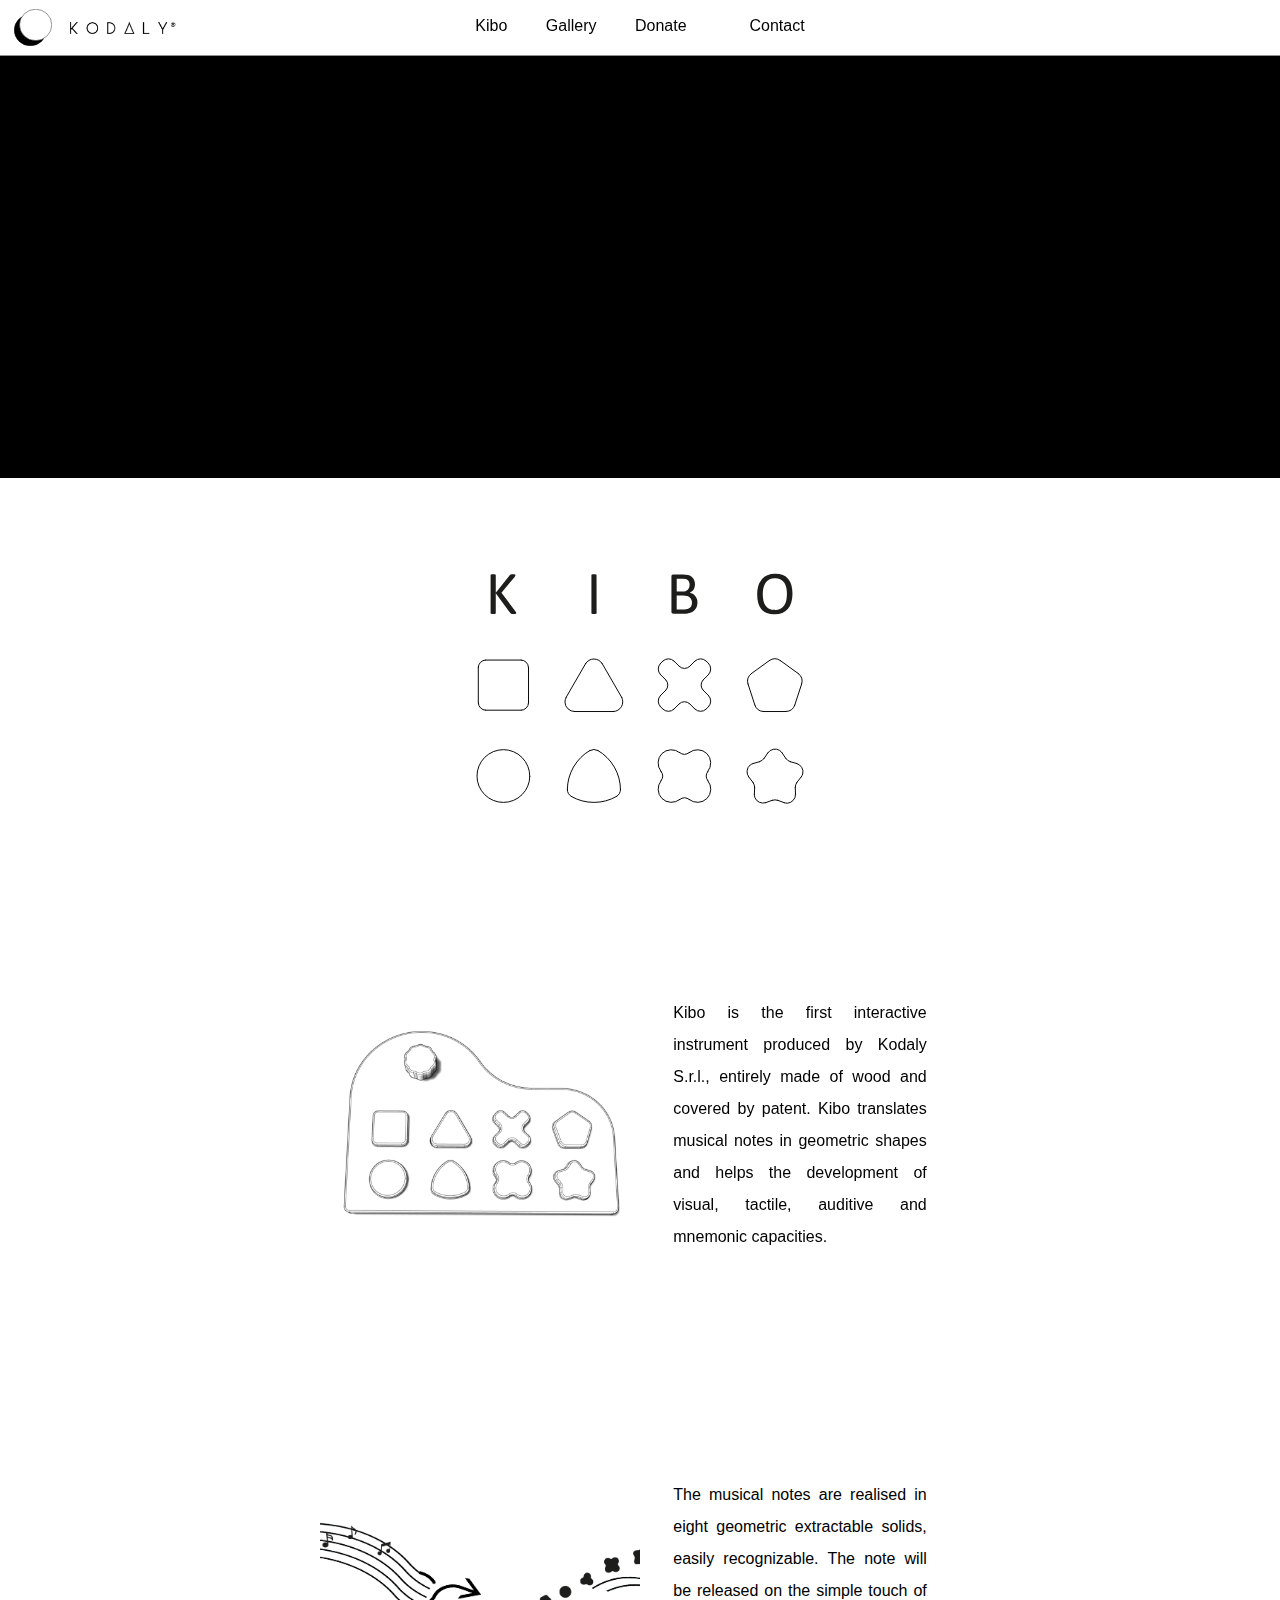
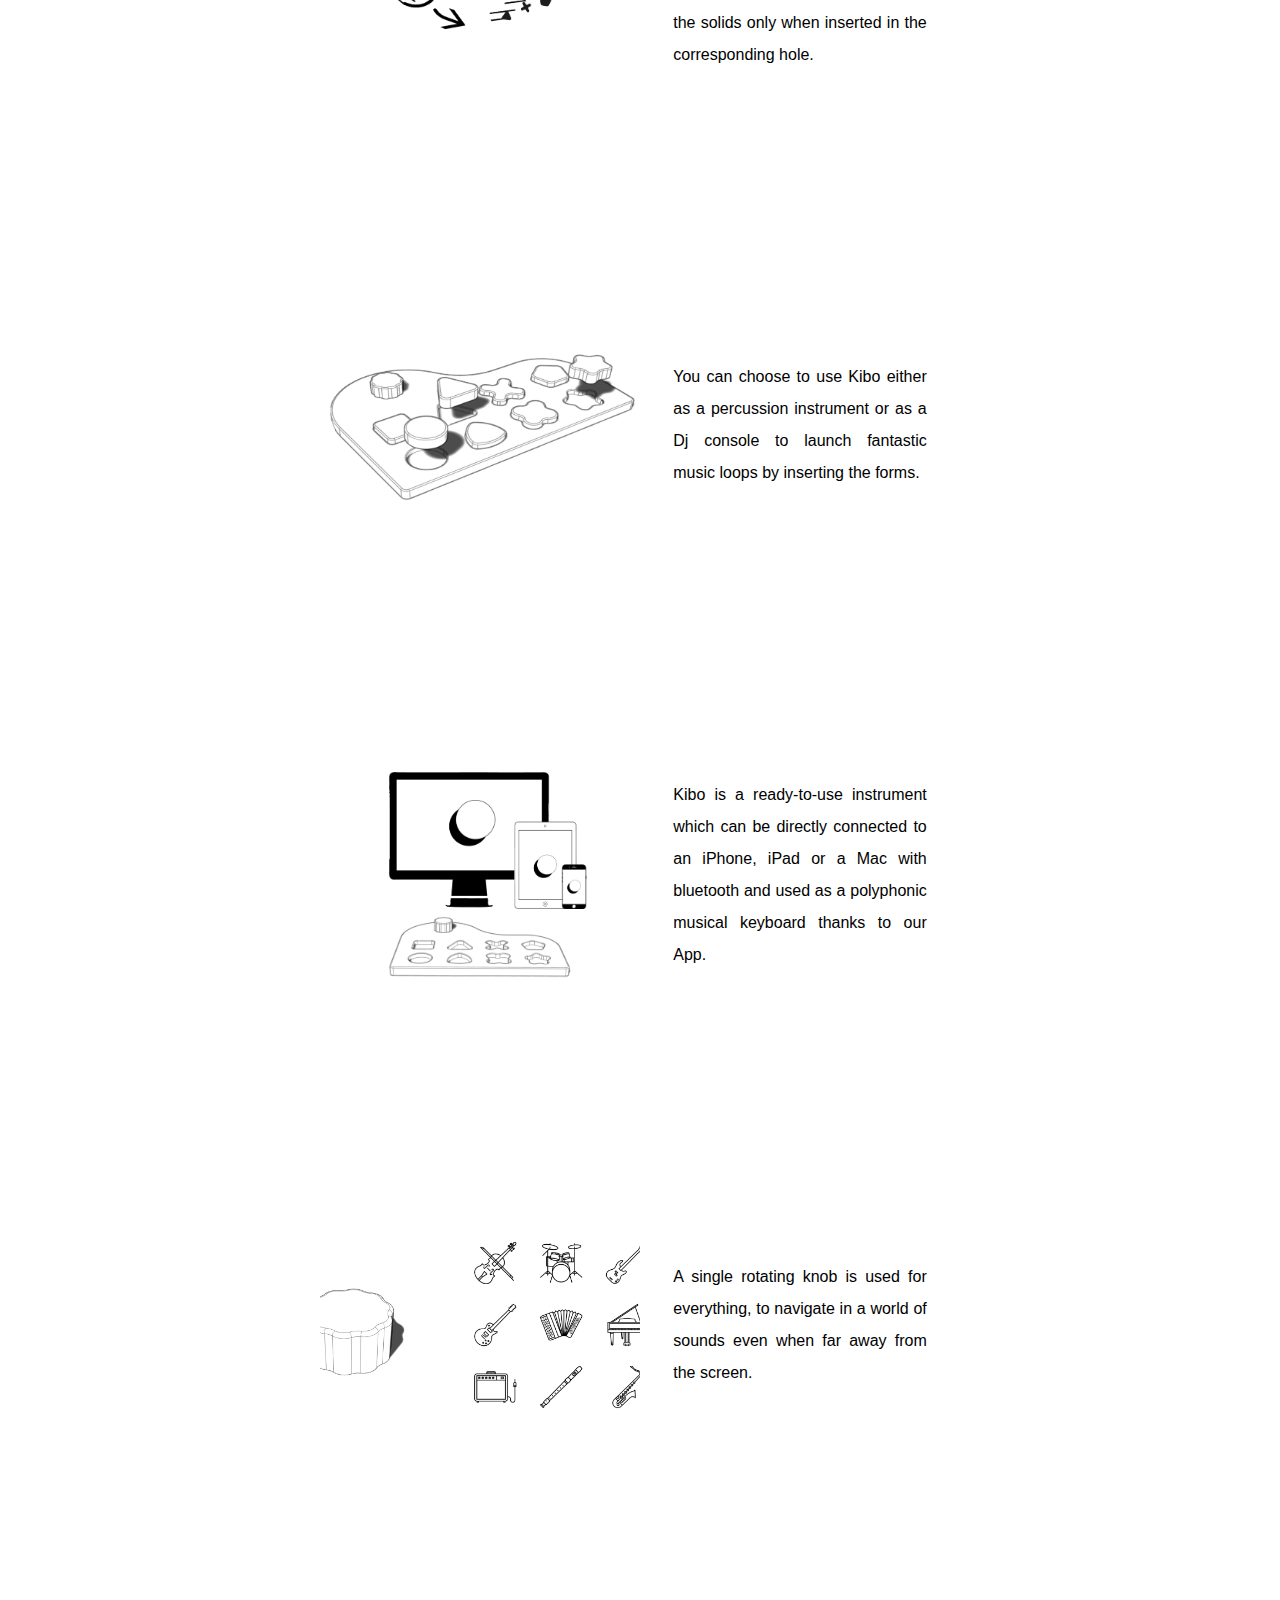
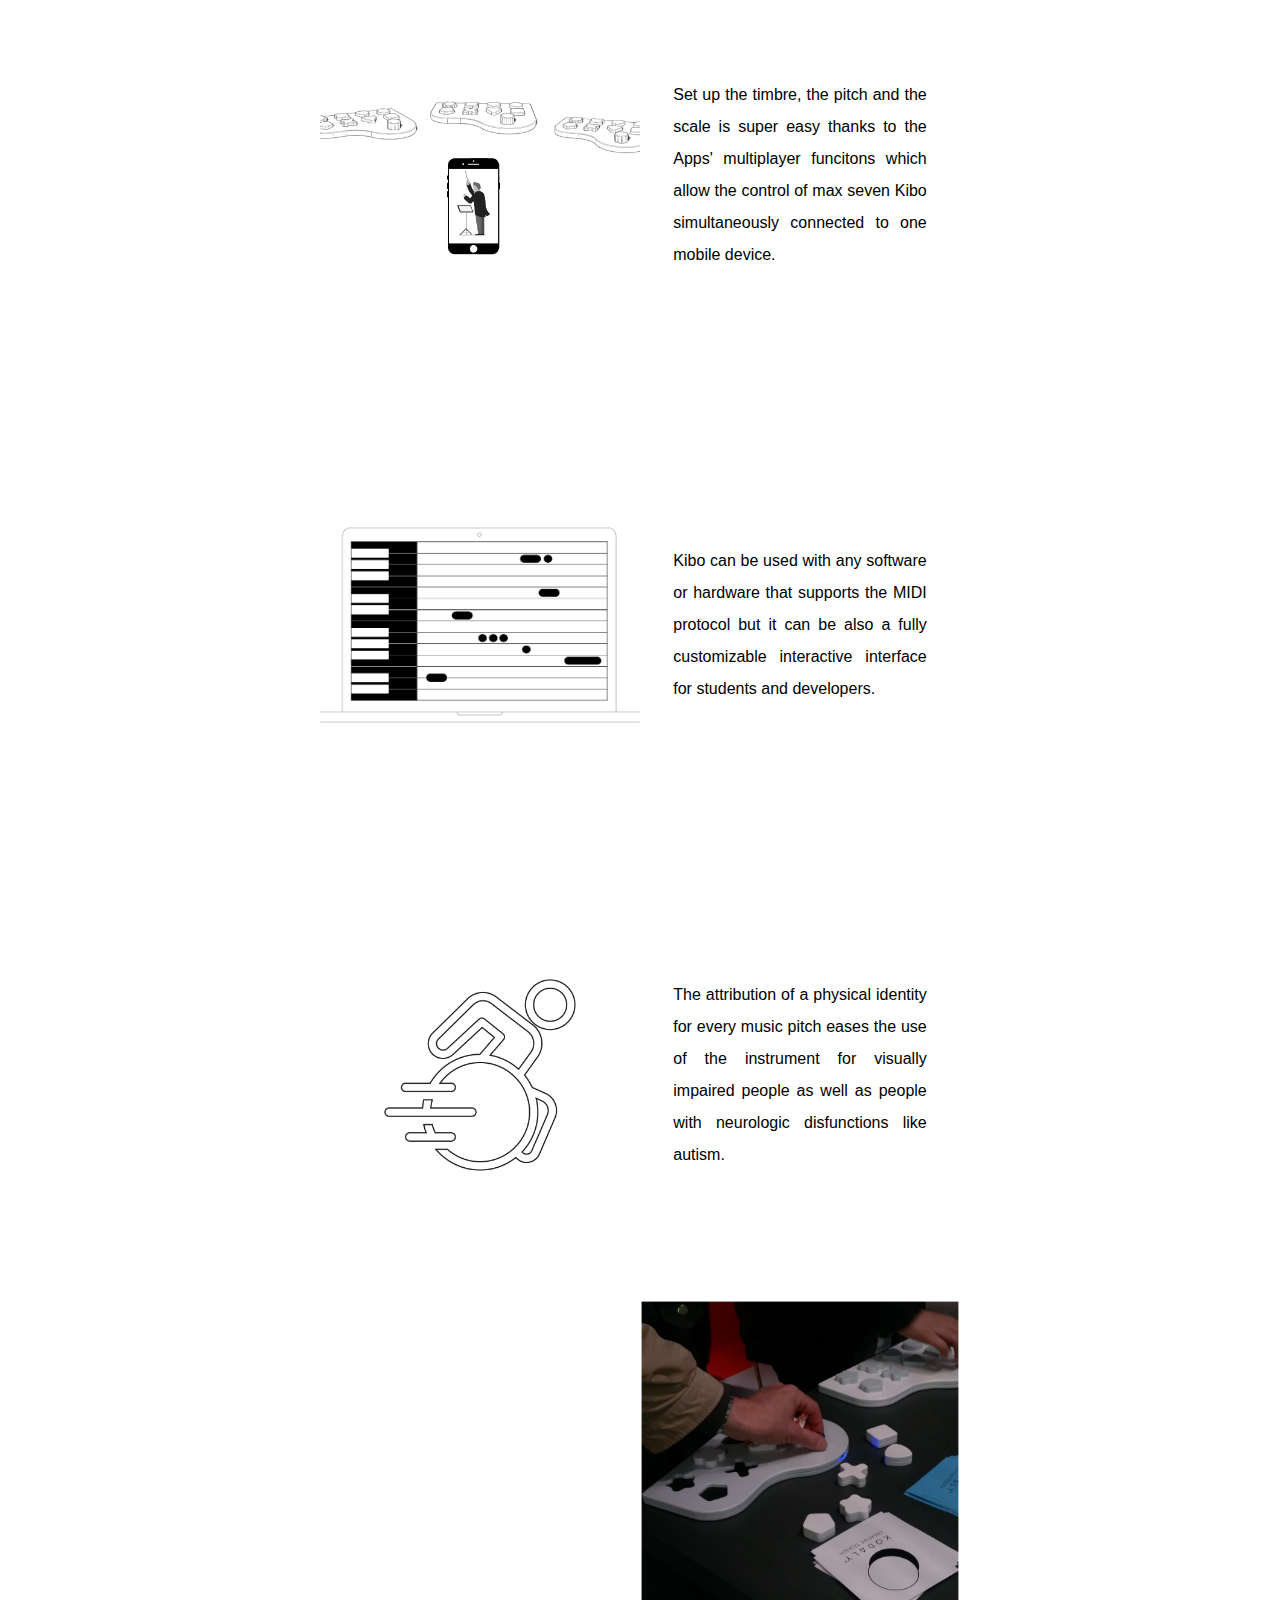
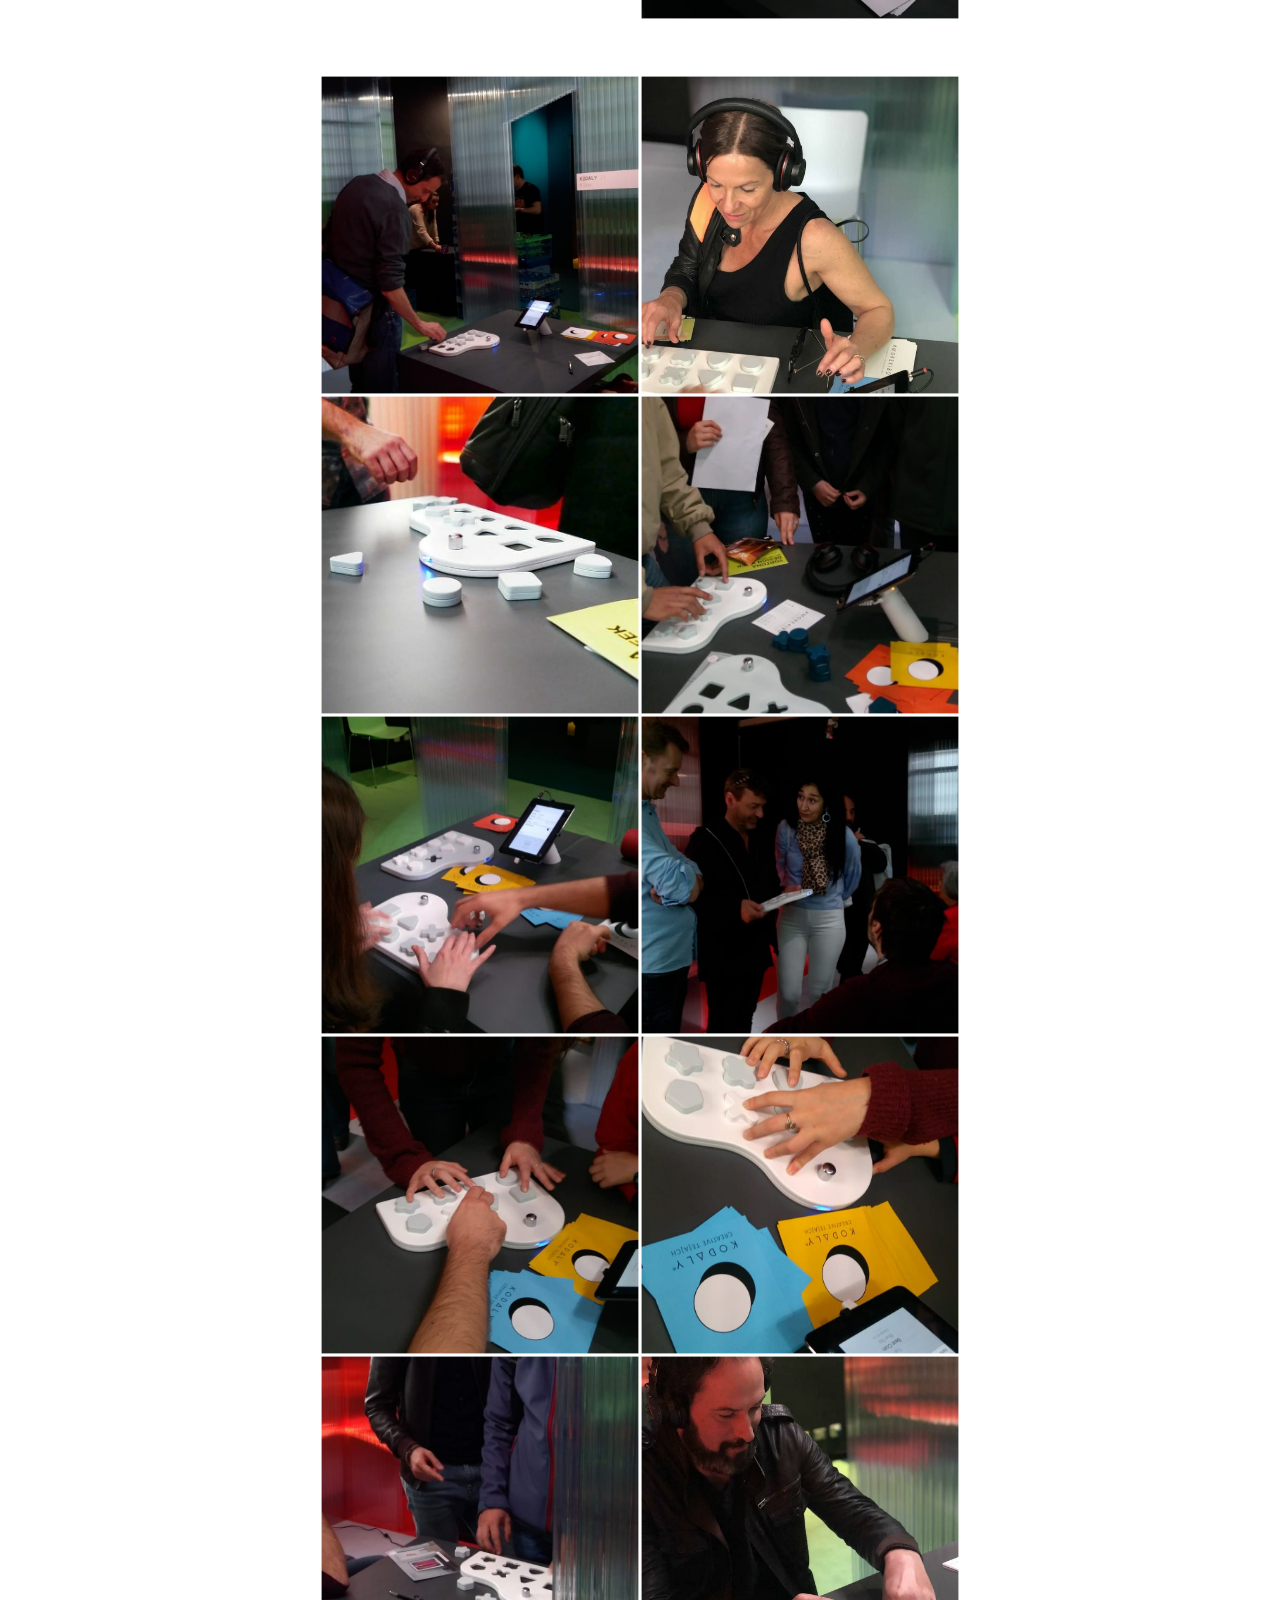
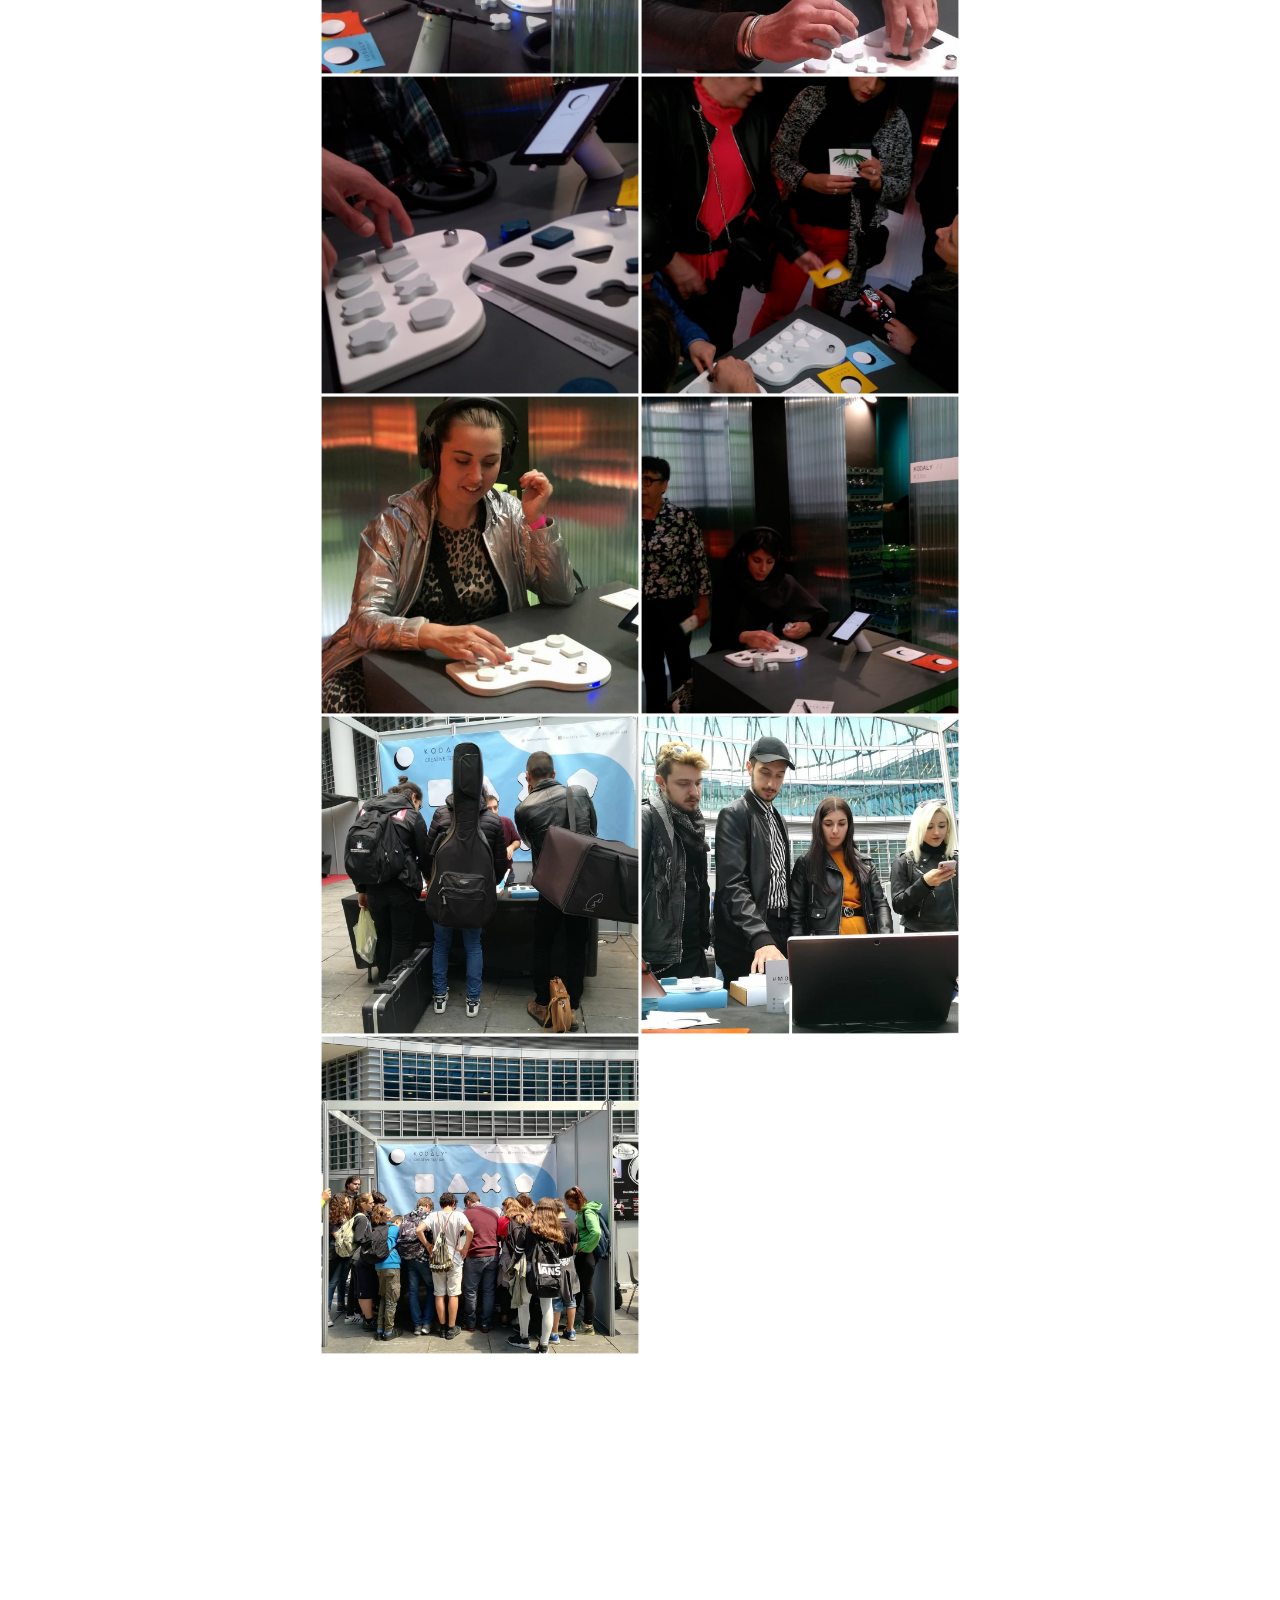
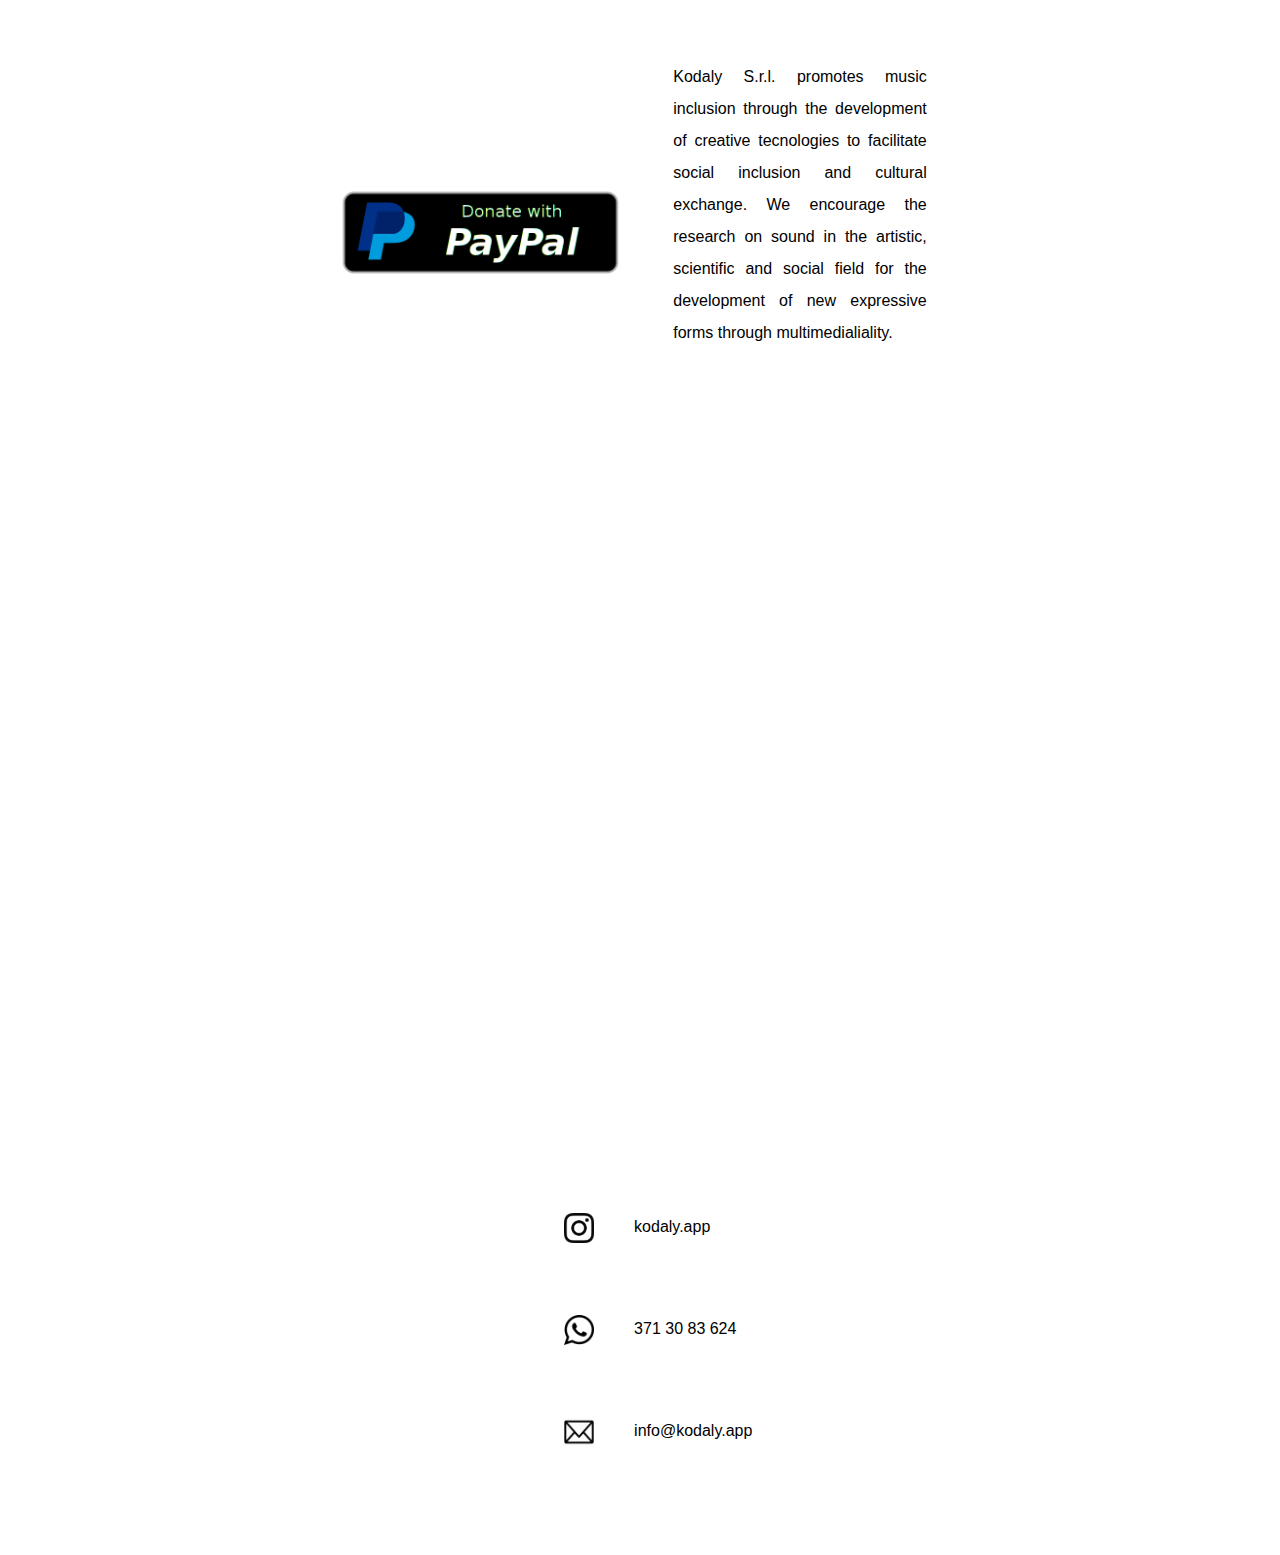
==== commit ffedd407: "up" ====
--- a/index.html
+++ b/index.html
@@ -40,7 +40,7 @@
                     </li>
                     <li class="menu-item"><a href="#page3" class="js-anchor-link">Donate</a>
                     </li>
-                    <li class="menu-item"><a href="#page4" class="js-anchor-link">Shop</a>
+                    <li class="menu-item" style="  display: none;"><a href="#page4" class="js-anchor-link">Shop</a>
                     </li>
                     <li class="menu-item"><a href="#page5" class="js-anchor-link">Contact</a>
                     </li>
@@ -66,7 +66,7 @@
 
             <li><a href="#page2" class="js-anchor-link">Gallery</a></li>
             <li><a href="#page3" class="js-anchor-link">Donate</a></li>
-            <li><a href="#page4" class="js-anchor-link">Shop</a></li>
+            <li><a href="#page4" class="js-anchor-link" style="  display: none;">Shop</a></li>
             <li><a href="#page5" class="js-anchor-link">Contact</a></li>
 
         </ul>
@@ -75,7 +75,8 @@
 
     <div id="page1">
         <div class="pagina uno">
-            <div class="flex" style="background-color: black">
+          
+            <div class="flex" style="background-color: black; margin-top: 55px">
                 <video autoplay muted playsinline>
                     <source src="img/kibo1.mp4" type="video/mp4">
                     <source src="img/kibo1.mp4" type="video/webm">
@@ -160,13 +161,12 @@
     </div>
     
     
-    <div class="youtube">
-   <iframe width="560" height="315" src="https://www.youtube.com/embed/-ZhXDGkJcBc" frameborder="0" allow="accelerometer; autoplay; encrypted-media; gyroscope; picture-in-picture" allowfullscreen></iframe>
-    <iframe width="560" height="315" src="https://www.youtube.com/embed/SNrOuhH3KR8" frameborder="0" allow="accelerometer; autoplay; encrypted-media; gyroscope; picture-in-picture" allowfullscreen></iframe>    
-        </div>
+    
     <div class="insta" id="page2">
+  
         
-        
+         <iframe  src="https://www.youtube.com/embed/-ZhXDGkJcBc" frameborder="0" allow="accelerometer; autoplay; encrypted-media; gyroscope; picture-in-picture" allowfullscreen style="margin-top: 55px;"></iframe>
+    
         <img src="img/instagram/1.jpg">
         <img src="img/instagram/2.jpg">
         <img src="img/instagram/3.jpg">
@@ -185,6 +185,7 @@
         <img src="img/instagram/16.jpg">
         <img src="img/instagram/17.jpg">
         <img src="img/instagram/18.jpg">
+        <iframe  src="https://www.youtube.com/embed/SNrOuhH3KR8" frameborder="0" allow="accelerometer; autoplay; encrypted-media; gyroscope; picture-in-picture" allowfullscreen></iframe>
         
         
     </div>    
@@ -192,8 +193,9 @@
 
   
 
-    <div class="pagina tre" id="page3">
-        <form class="flex" action="https://www.paypal.com/cgi-bin/webscr" method="post" target="_top">
+    <div class="pagina tre" id="page3" >
+
+        <form class="flex" action="https://www.paypal.com/cgi-bin/webscr" method="post" target="_top" style="margin-top: 55px">
             <input type="hidden" name="cmd" value="_s-xclick" />
             <input type="hidden" name="hosted_button_id" value="MQZFPJTDLGYXQ" />
             <input class="paypal" type="image" src="img/paypal.png" border="0" name="submit" title="PayPal - The safer, easier way to pay online!" alt="Donate with PayPal button" />
@@ -206,7 +208,8 @@
         </div>
     </div>
 
-    <div class="pagina" id="page4">
+    <div class="pagina" id="page4" style="  display: none;">
+
         <div class="product">
             <div class='card'>
                 <div class='card-content'>
@@ -279,6 +282,7 @@
 
     <div class="pagina uno" id="page5">
         <div class="flex map-container">
+            
             <iframe style="width: 100%; height: 100%" src="https://www.google.com/maps/embed?pb=!1m18!1m12!1m3!1d2798.072150321763!2d9.16423041555761!3d45.46835047910093!2m3!1f0!2f0!3f0!3m2!1i1024!2i768!4f13.1!3m3!1m2!1s0x4786c15cbc1c04ed%3A0x7b0366baddd27946!2sVia%20Gian%20Battista%20Bazzoni%2C%208%2C%2020123%20Milano%20MI%2C%20Italia!5e0!3m2!1sit!2s!4v1567465857700!5m2!1sit!2s" frameborder="0" style="border:0;" allowfullscreen=""></iframe>
         </div>
 
--- a/kodaly3.css
+++ b/kodaly3.css
@@ -20,9 +20,10 @@
     text-align: justify;
     line-height: 200%;
     padding: 2.6vw;
-    border-left: 1px solid;
-    border-color: rgba(0, 0, 0, 0.25);
-}
+   
+}
+
+.bar {width: 100vw; height: 55px; background-color: black}
 
 
 /* Menu
@@ -33,8 +34,8 @@
     width: 100%;
     height: 100%;
     box-shadow: none;
-    z-index: 99;
-    background: white;
+
+    
     position: relative;
     overflow: hidden;
     display: none;
@@ -49,7 +50,8 @@
 
 .container .header {
     position: fixed;
-    background: transparent;
+    background-color: transparent;
+   
 }
 
 .content {
@@ -61,7 +63,7 @@
     overflow: hidden;
     height: 55px;
     width: 100%;
-    z-index: 1;
+    z-index: 99;
     position: fixed;
     transition: all 0.4s ease-out, background 1s ease-out;
 }
@@ -284,31 +286,31 @@
     display: flex;
     flex-direction: column;
     width: 100vw;
-    height: 94.3vh;
+    height: 100vh;
     align-items: center;
     justify-content: center;
-    padding-top: 5.7vh;
+   
+   
 }
 
 .flex {
     display: flex;
     width: 100vw;
-    height: 47.15vh;
+    height: 50vh;
     align-items: center;
     justify-content: center;
     overflow: hidden;
-    background-size: 47.15vh;
+    background-size: 50vh;
     background-position: center;
-    background-repeat: no-repeat
+    background-repeat: no-repeat; 
 }
 
 .due {
     flex-direction: row;
     width: 50vw;
-    height: 47.15vh;
+    height: 50vh;
     margin: auto;
-    border-bottom: 1px solid;
-    border-color: rgba(0, 0, 0, 0.25);
+
 }
 
 .tre {
@@ -317,11 +319,7 @@
     margin: auto;
 }
 
-.tre .flex {
-    border-top: 1px solid black;
-    border-bottom: 1px solid;
-    border-color: rgba(0, 0, 0, 0.25);
-}
+
 
 .due .flex {
     background-size: 40vh
@@ -341,22 +339,14 @@
     display: grid;
     grid-template-columns: repeat(2, minmax(25vw, 25vw));
 }
-.insta img { width: 25vw;
-
-}
-
-
-.youtube {
-    
-    
-    height: 100%;
-    width: 50vw;
-    margin: auto;
-    display: grid;
-    grid-template-columns: repeat(1, minmax(50vw, 50vw));
-}
-
-.youtube iframe { width: 50vw; transform: 
+.insta img { width: 25vw;  height: 25vw; transform: scale(0.99);
+
+}
+
+
+
+
+.insta iframe { width: 25vw; height: 25vw; transform: scale(0.99);
 
 }
 
@@ -366,6 +356,7 @@
 
 
 .product {
+  
     height: 100%;
     padding: 5.7vh;
     display: grid;
@@ -484,16 +475,7 @@
         justify-content: center;
         align-items: stretch;
     }
-    .insta {
-        padding: 0;
-        margin: 0;
-        width: 100vw;
-        display: grid;
-        grid-template-columns: repeat(2, minmax(25vw, 50vw));
-    }
-    .instagram-media {
-        width: 50vw;
-    }
+ 
 }
 
 @media screen and (max-width: 1023px) and (orientation: portrait) {
@@ -532,11 +514,11 @@
     
       .insta img {
         
-        width: 100%;
+        width: 100vw; height: 100vw;
         
     }
     
-    .insta video { width: 100vw;
+    .insta iframe { width: 100vw; height: 100vw;
 
 }
   
@@ -556,7 +538,7 @@
     
 }
 
-.youtube iframe { width: 100vw; transform: 
+.insta iframe { width: 100vw; 
 
 }
     
@@ -579,11 +561,11 @@
     }
     .flex {
         width: 50vw;
-        height: 94.3vh;
+        height: 100vh;
         background-size: 80vh;
     }
     .due .flex {
-        background-size: 60vh
+        background-size: 80vh
     }
     video {
         height: 80vh;
@@ -606,7 +588,13 @@
     
      .insta img {
         
-        width: 100%;
+        width: 50vw; height: 50vw;
         
     }
+    
+     .insta iframe {
+        
+        width: 50vw; height: 50vw;
+        
+    }
 }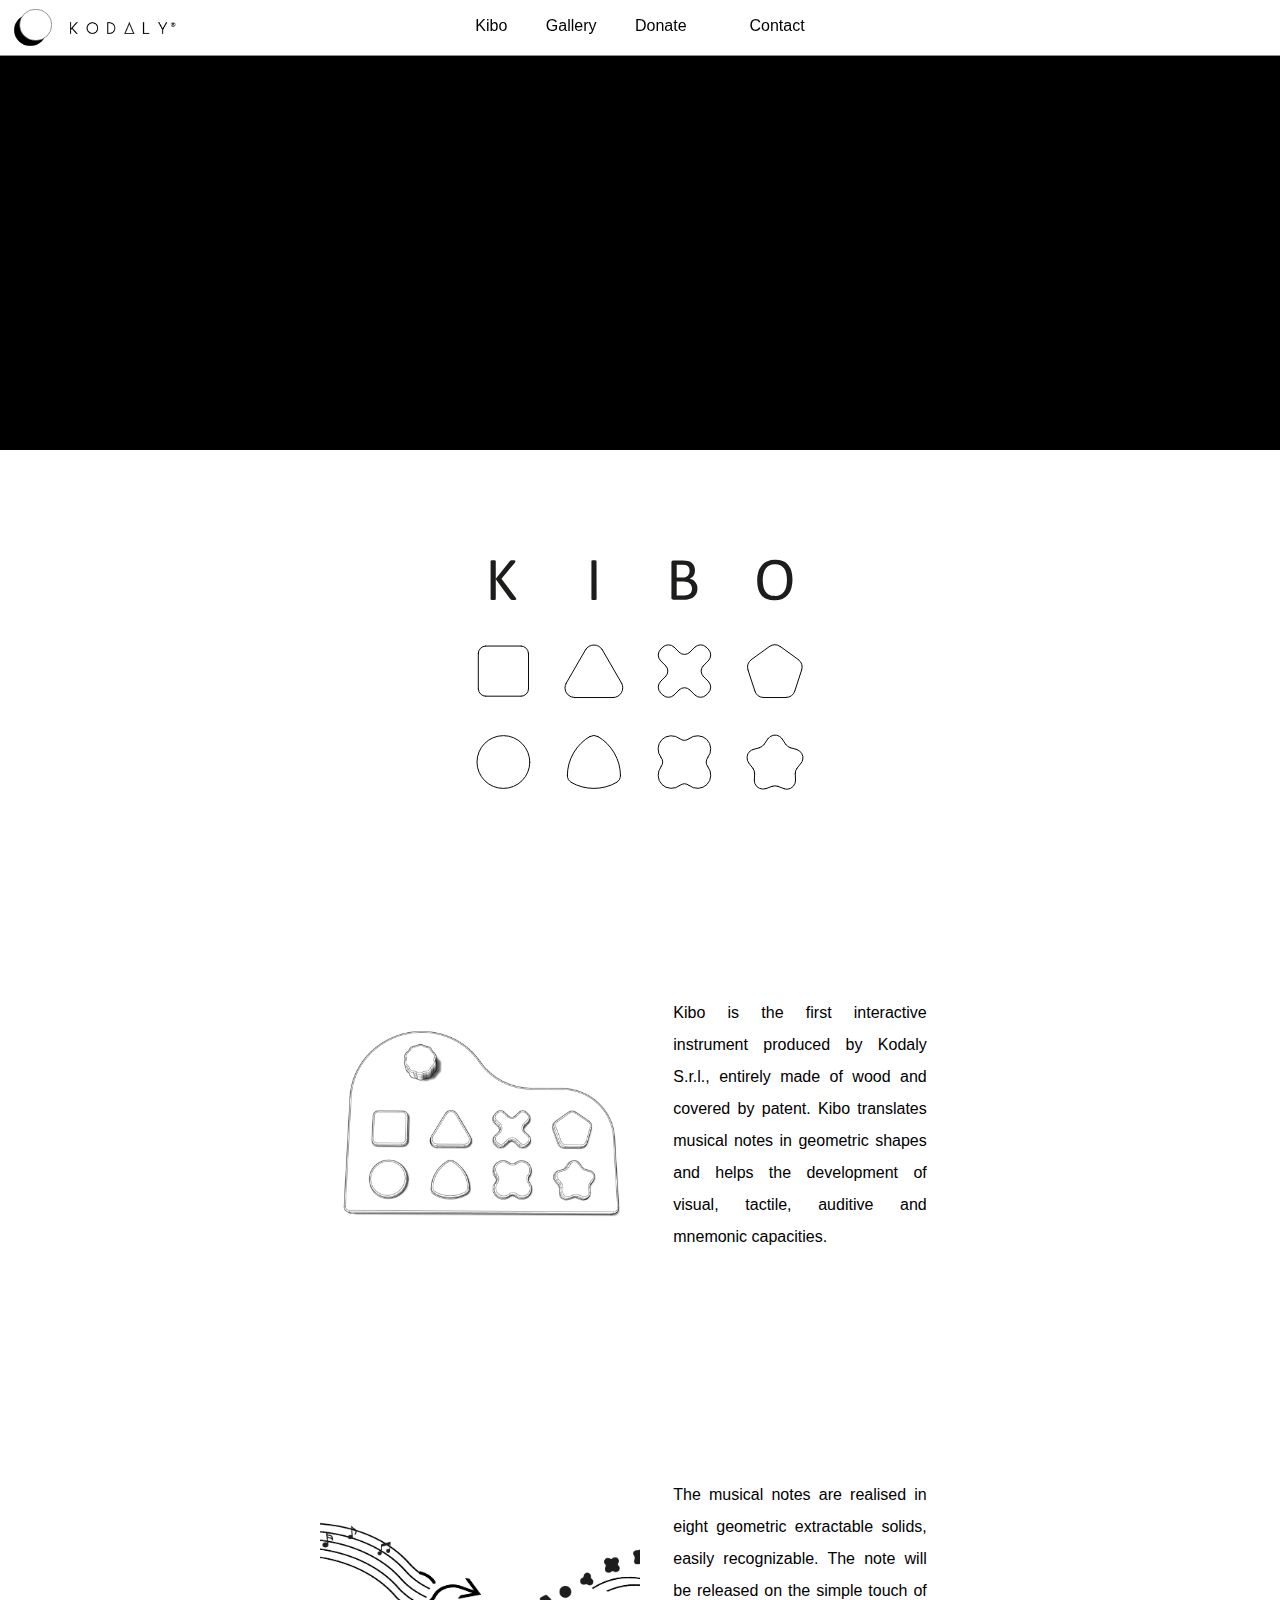
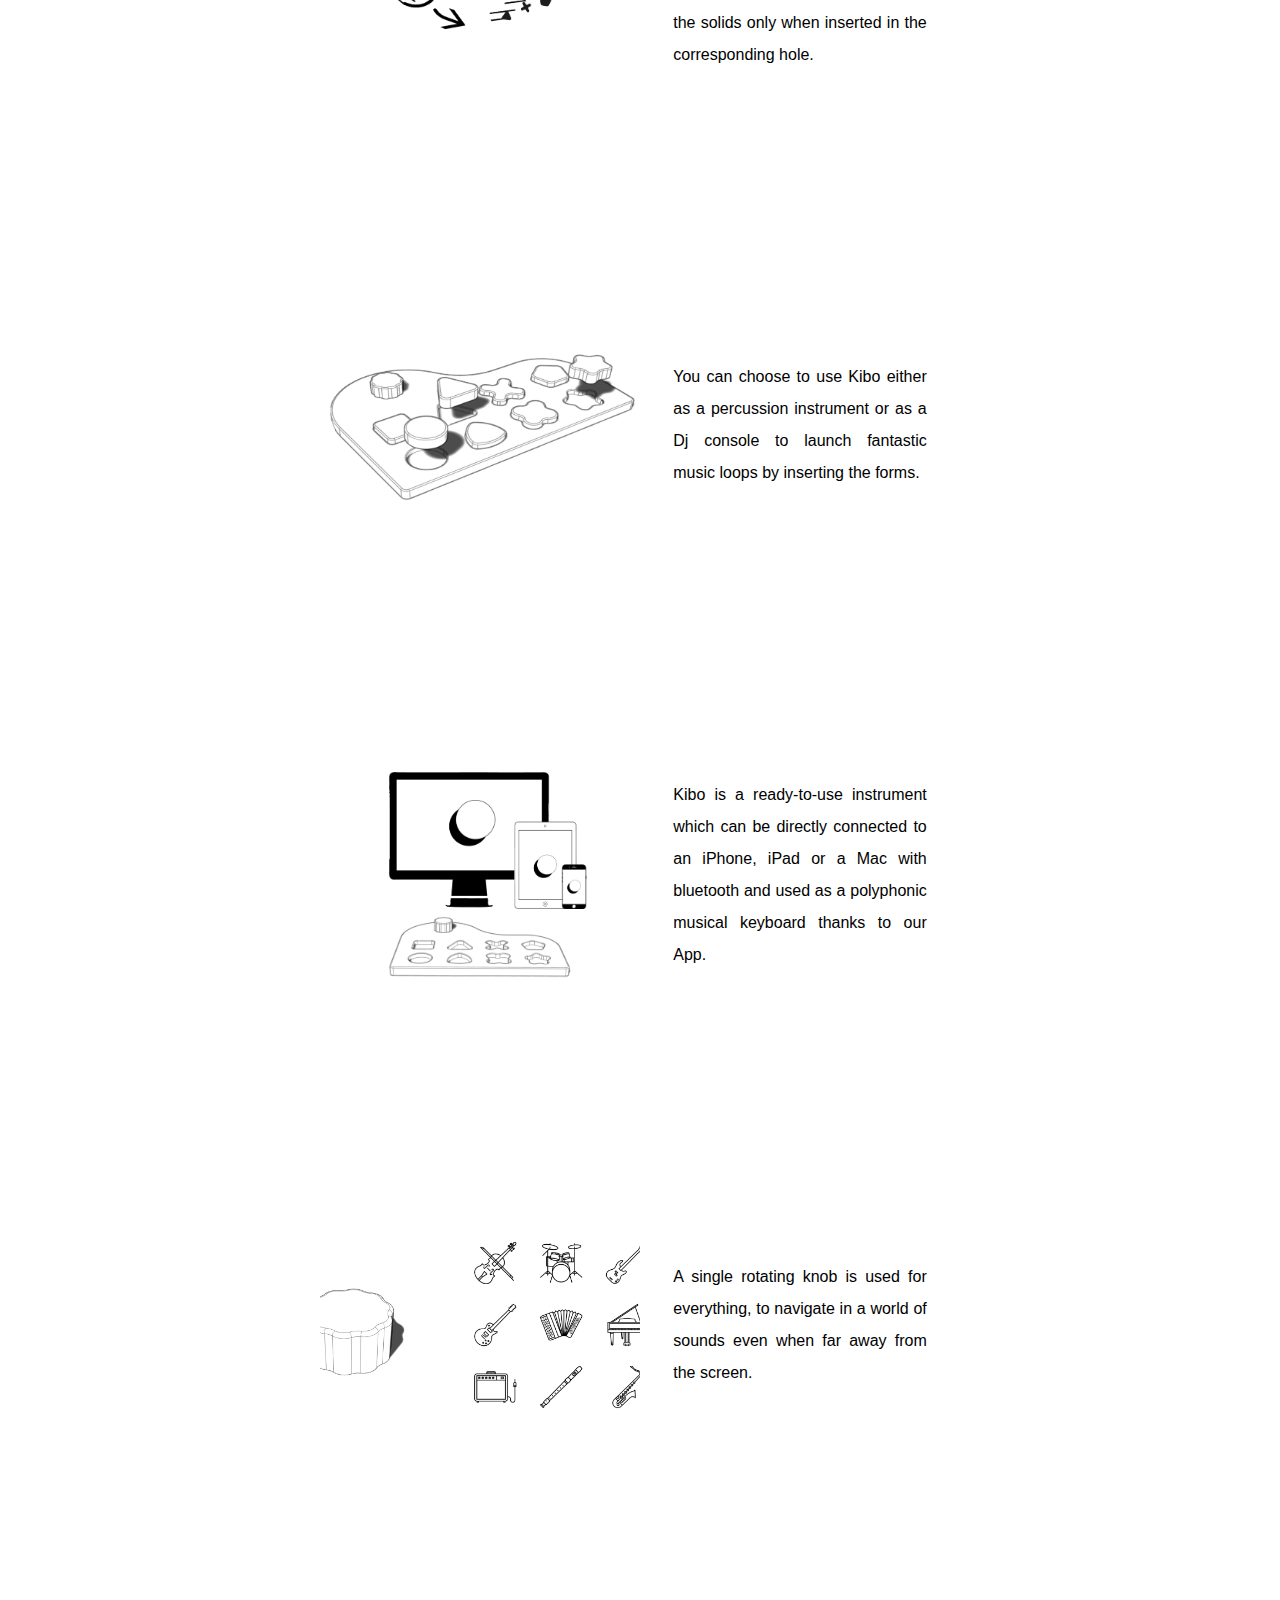
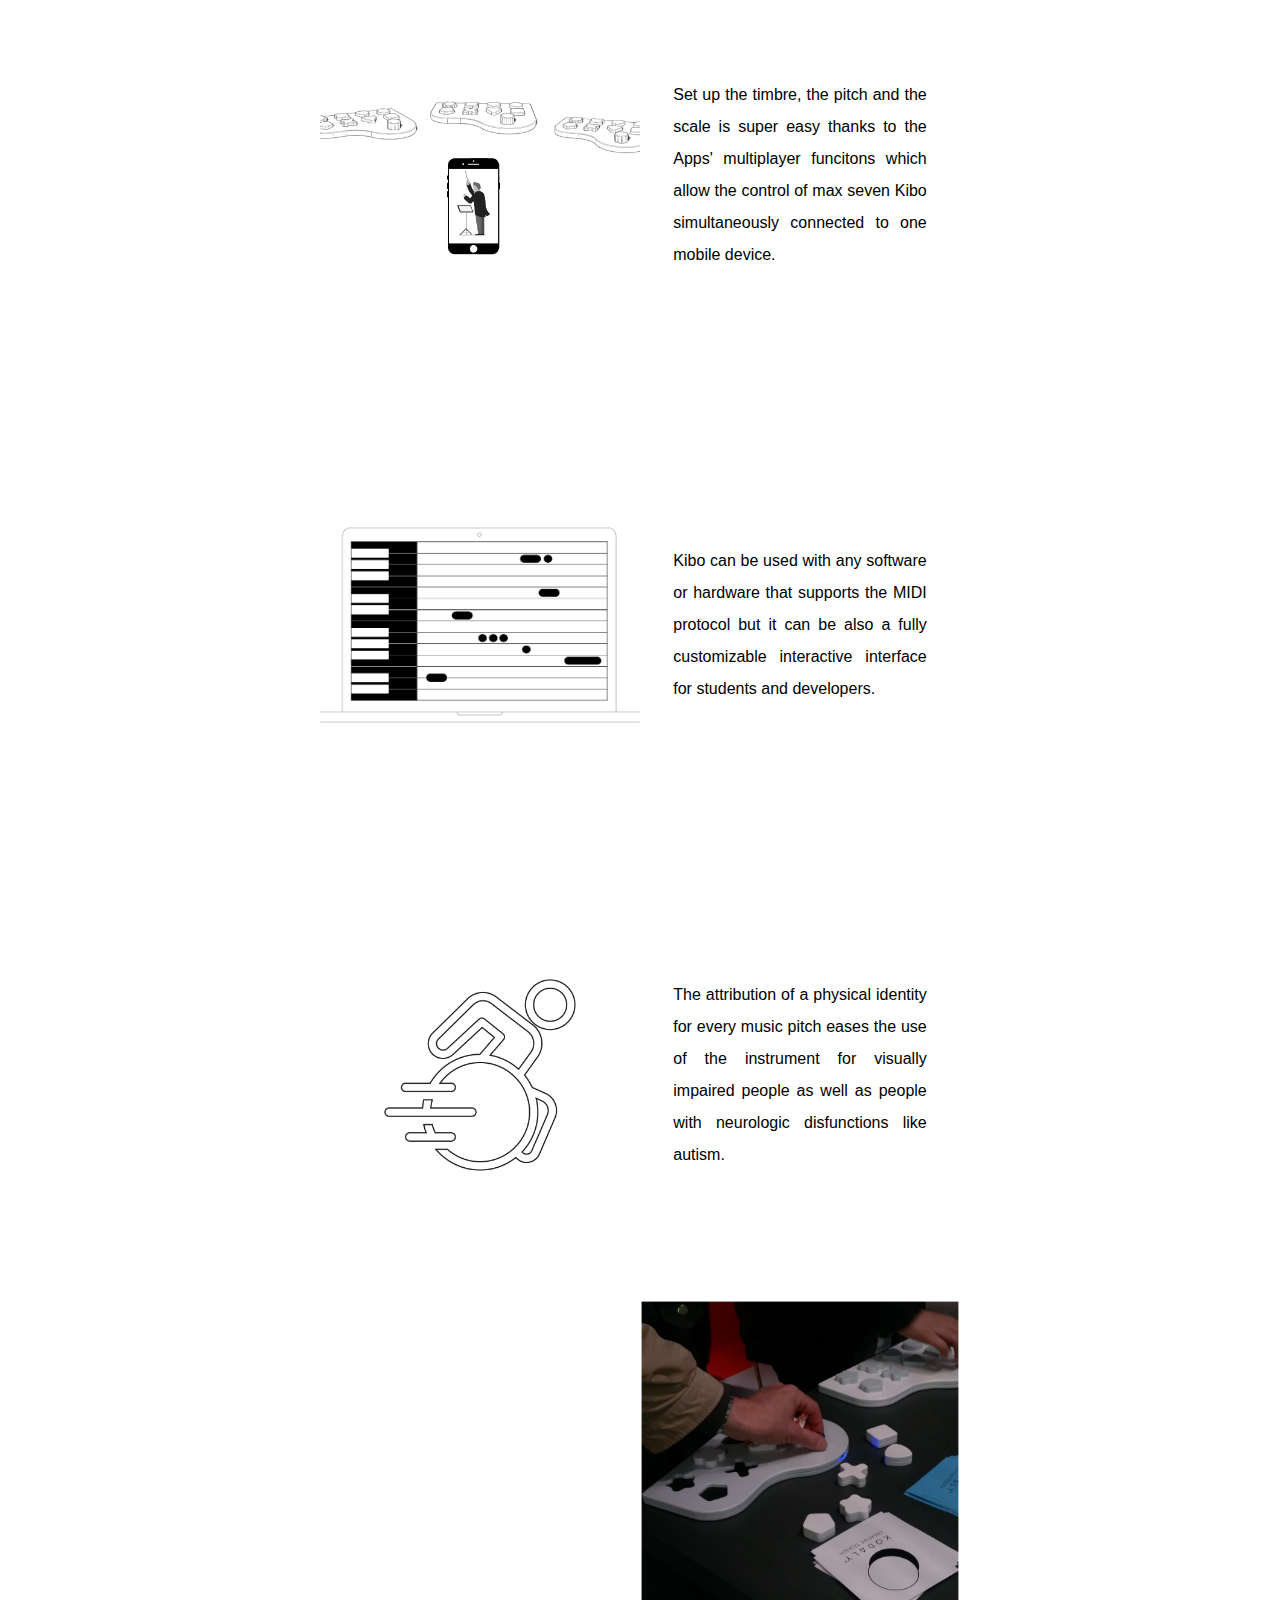
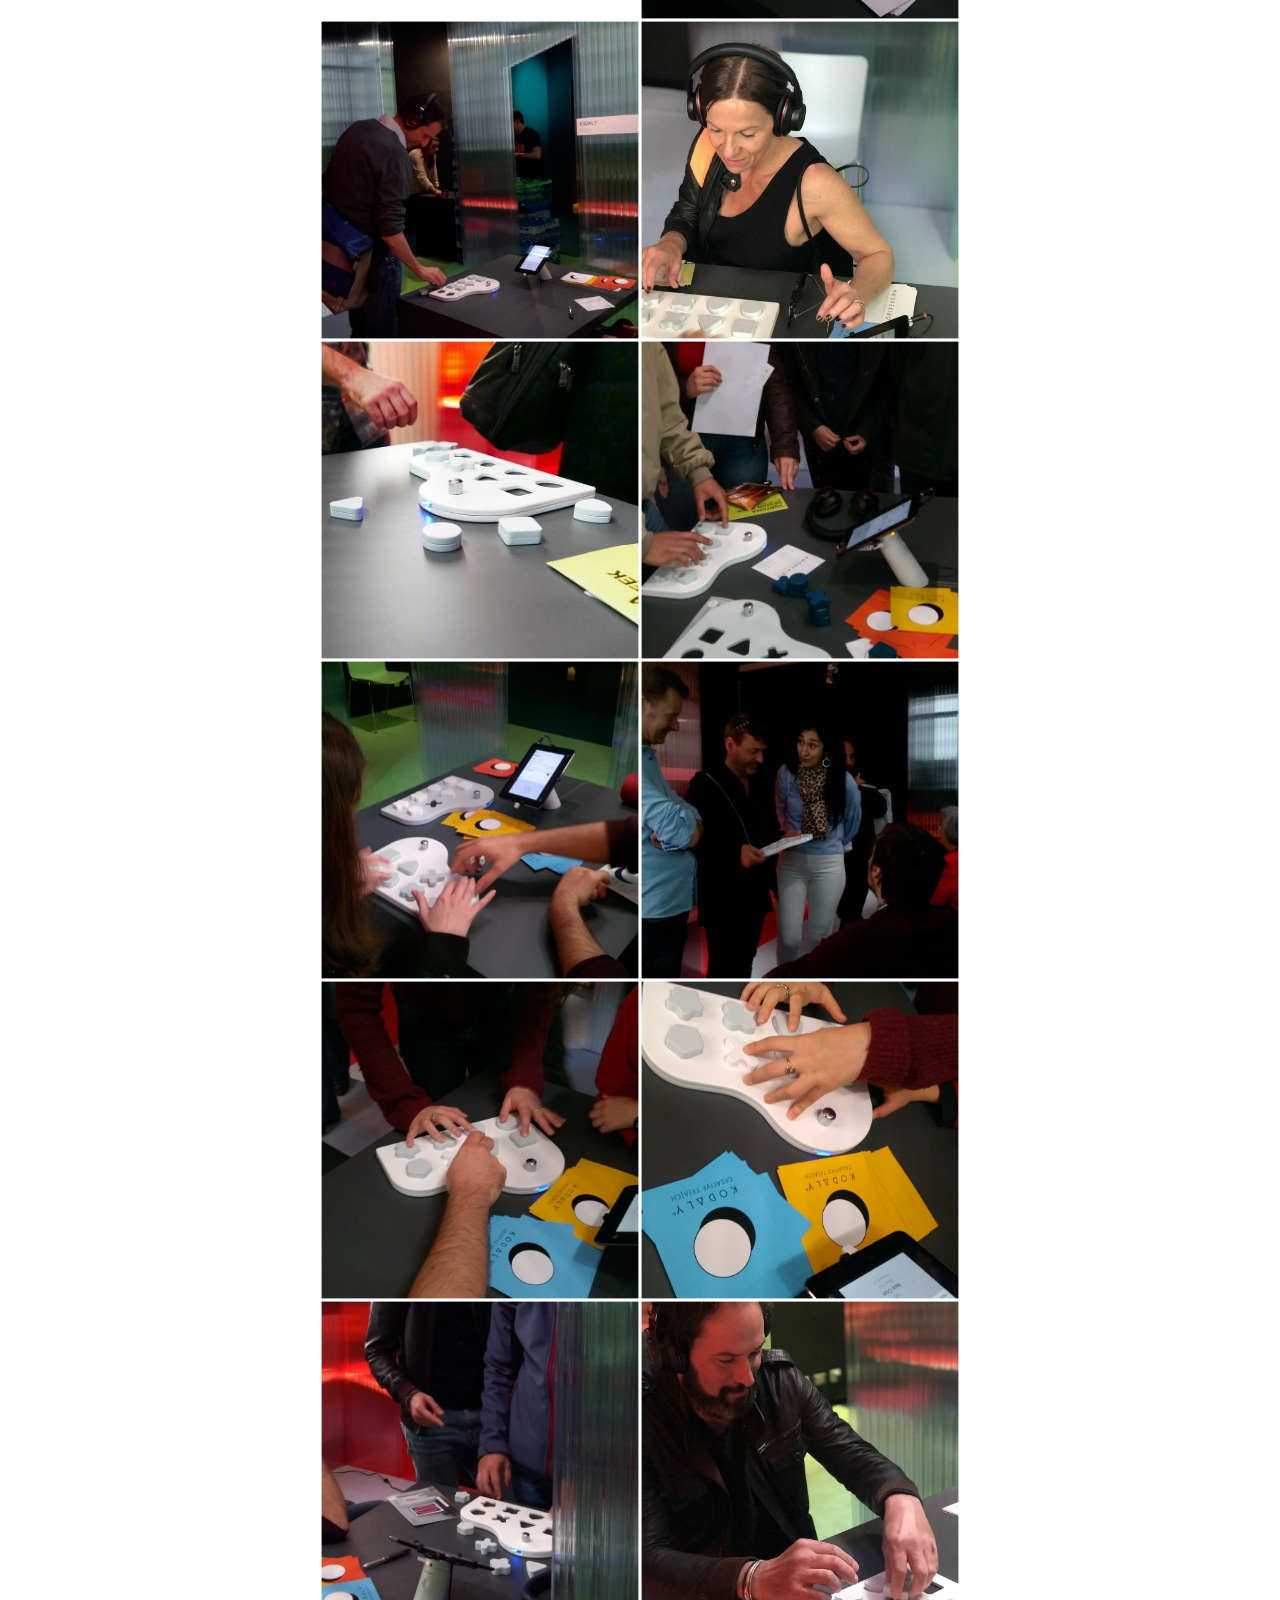
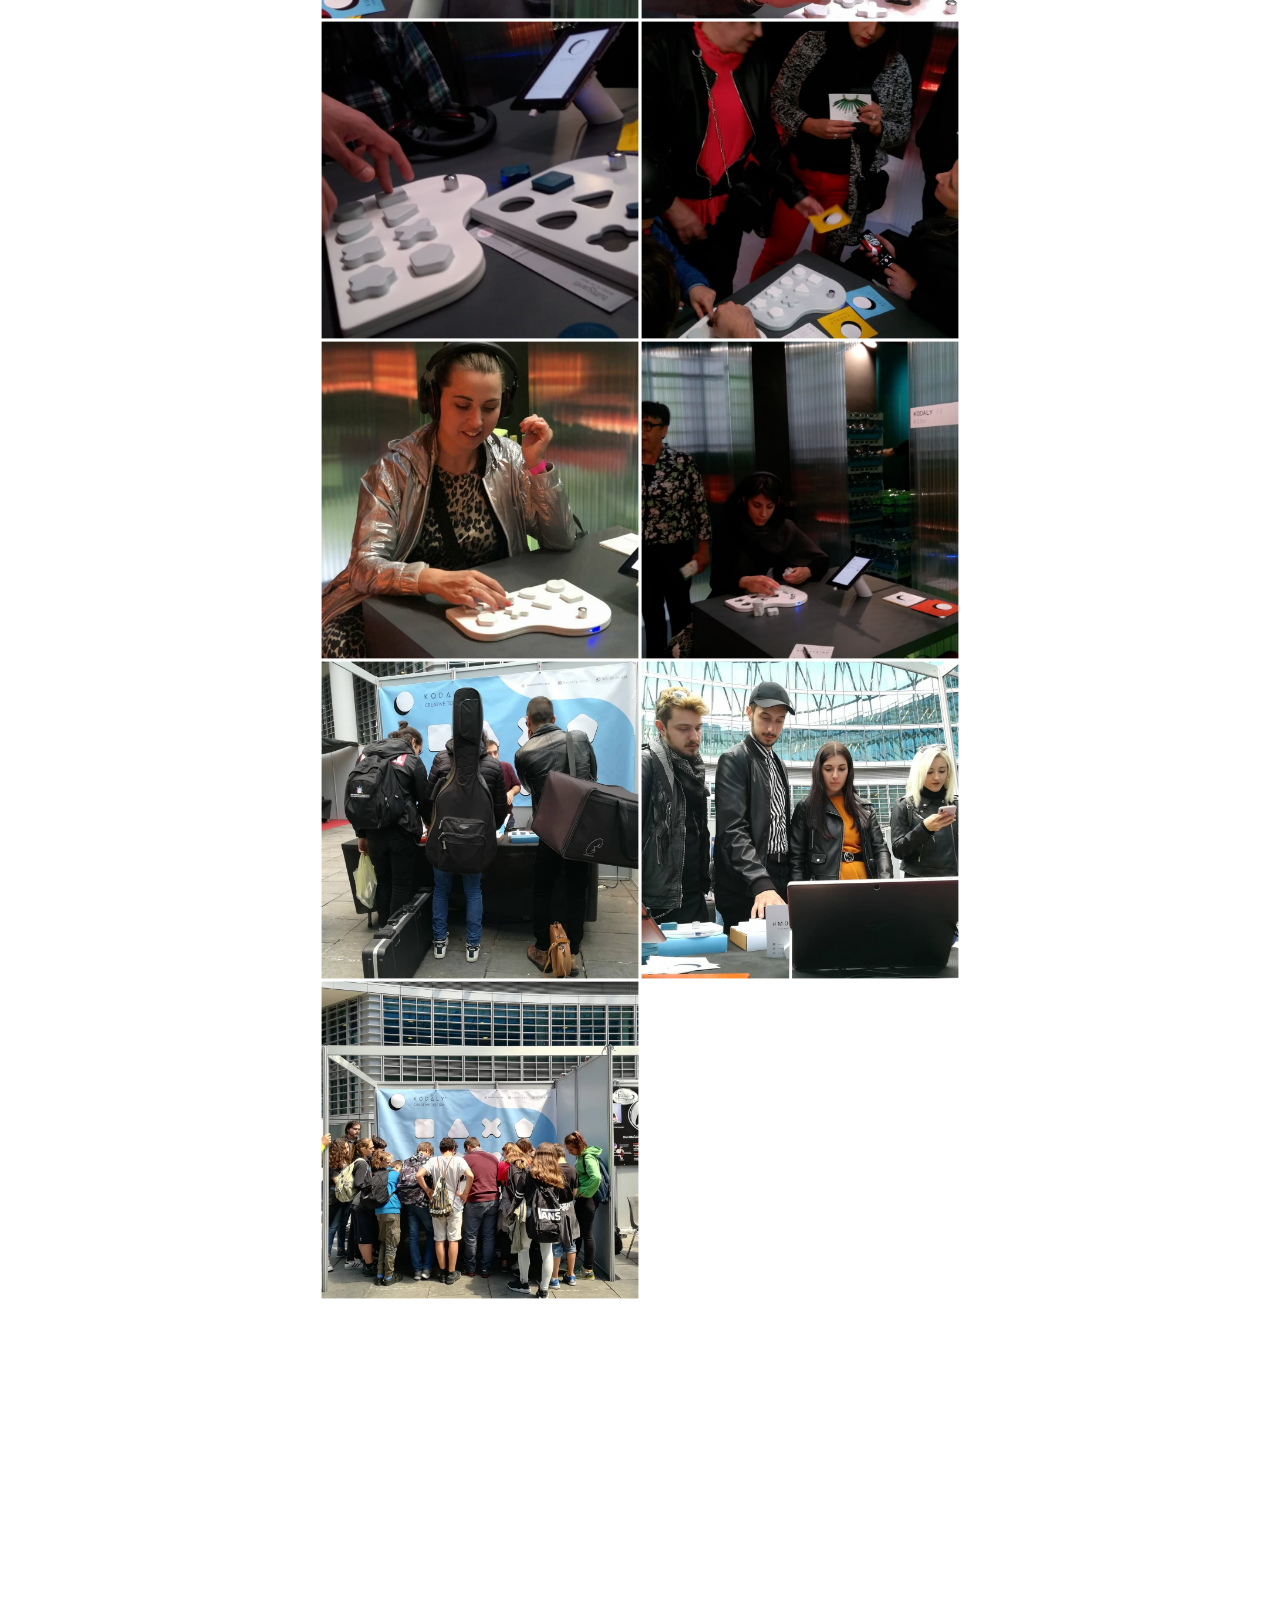
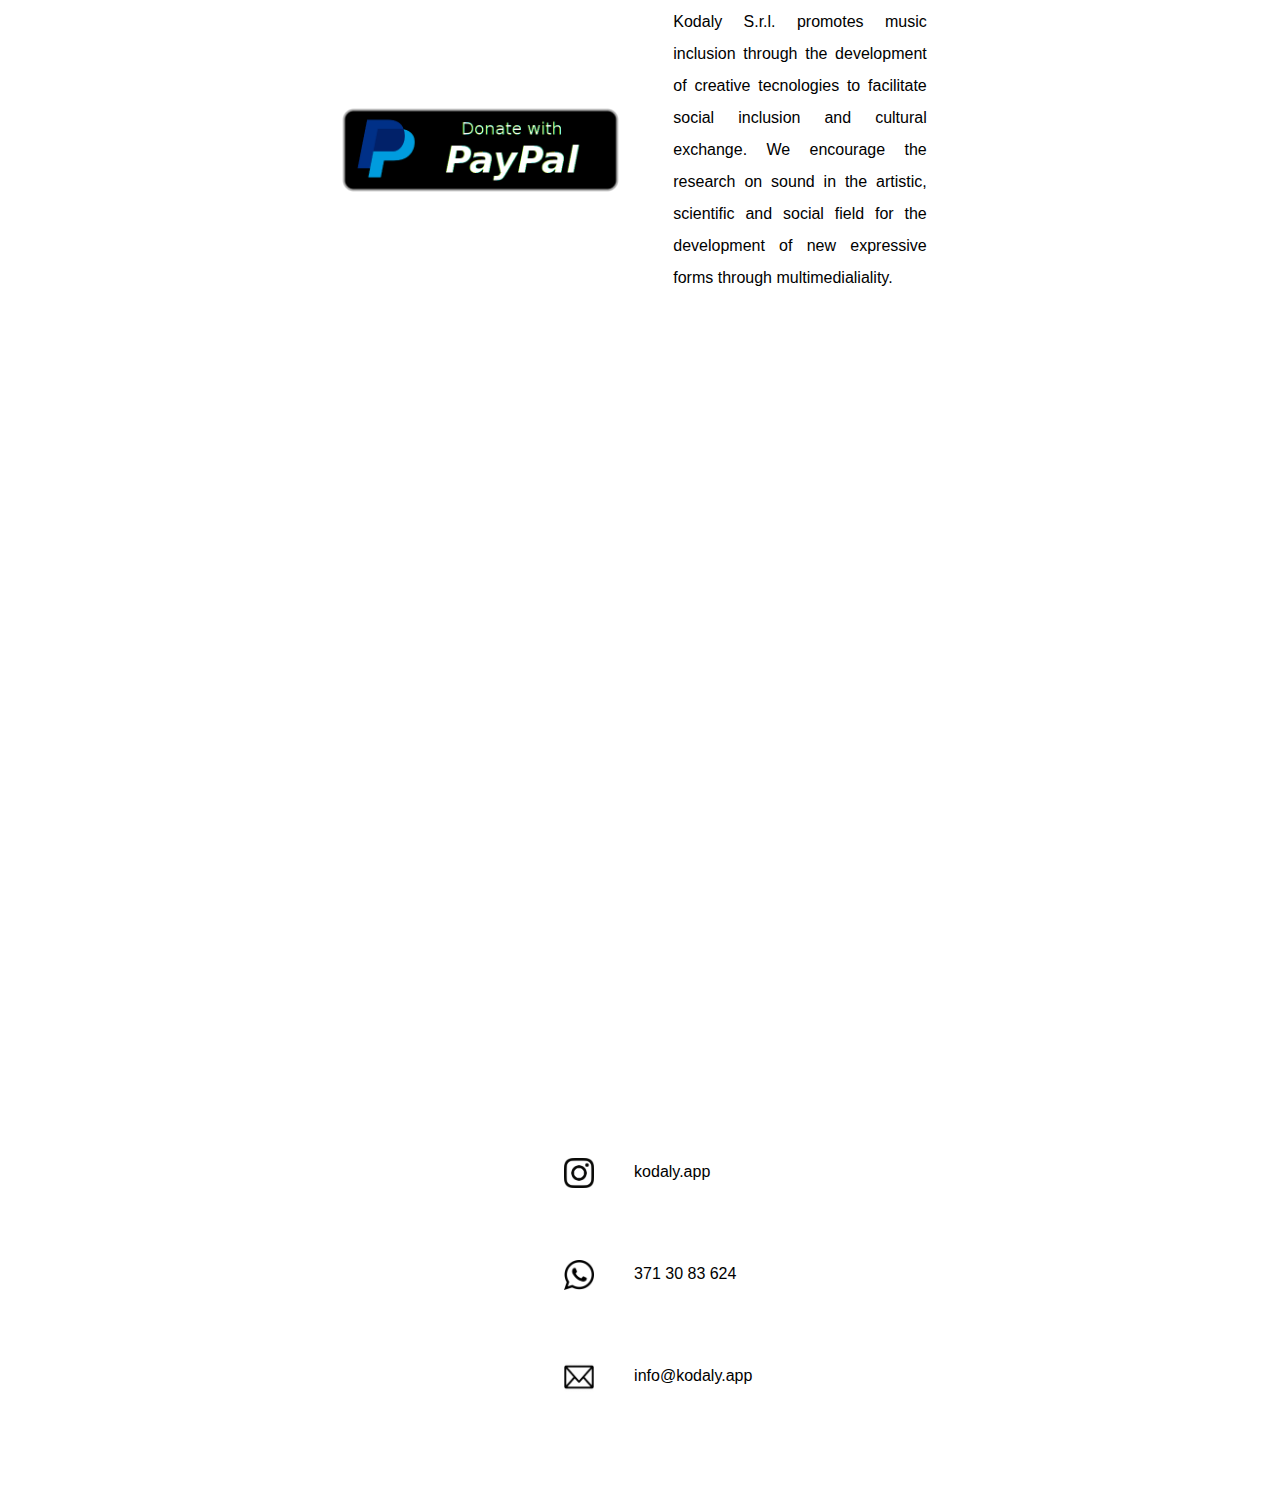
==== commit 423149db: "Update index.html" ====
--- a/index.html
+++ b/index.html
@@ -76,7 +76,7 @@
     <div id="page1">
         <div class="pagina uno">
           
-            <div class="flex" style="background-color: black; margin-top: 55px">
+            <div class="flex" style="background-color: black;">
                 <video autoplay muted playsinline>
                     <source src="img/kibo1.mp4" type="video/mp4">
                     <source src="img/kibo1.mp4" type="video/webm">
@@ -165,7 +165,7 @@
     <div class="insta" id="page2">
   
         
-         <iframe  src="https://www.youtube.com/embed/-ZhXDGkJcBc" frameborder="0" allow="accelerometer; autoplay; encrypted-media; gyroscope; picture-in-picture" allowfullscreen style="margin-top: 55px;"></iframe>
+         <iframe  src="https://www.youtube.com/embed/-ZhXDGkJcBc" frameborder="0" allow="accelerometer; autoplay; encrypted-media; gyroscope; picture-in-picture" allowfullscreen ></iframe>
     
         <img src="img/instagram/1.jpg">
         <img src="img/instagram/2.jpg">
@@ -195,7 +195,7 @@
 
     <div class="pagina tre" id="page3" >
 
-        <form class="flex" action="https://www.paypal.com/cgi-bin/webscr" method="post" target="_top" style="margin-top: 55px">
+        <form class="flex" action="https://www.paypal.com/cgi-bin/webscr" method="post" target="_top">
             <input type="hidden" name="cmd" value="_s-xclick" />
             <input type="hidden" name="hosted_button_id" value="MQZFPJTDLGYXQ" />
             <input class="paypal" type="image" src="img/paypal.png" border="0" name="submit" title="PayPal - The safer, easier way to pay online!" alt="Donate with PayPal button" />
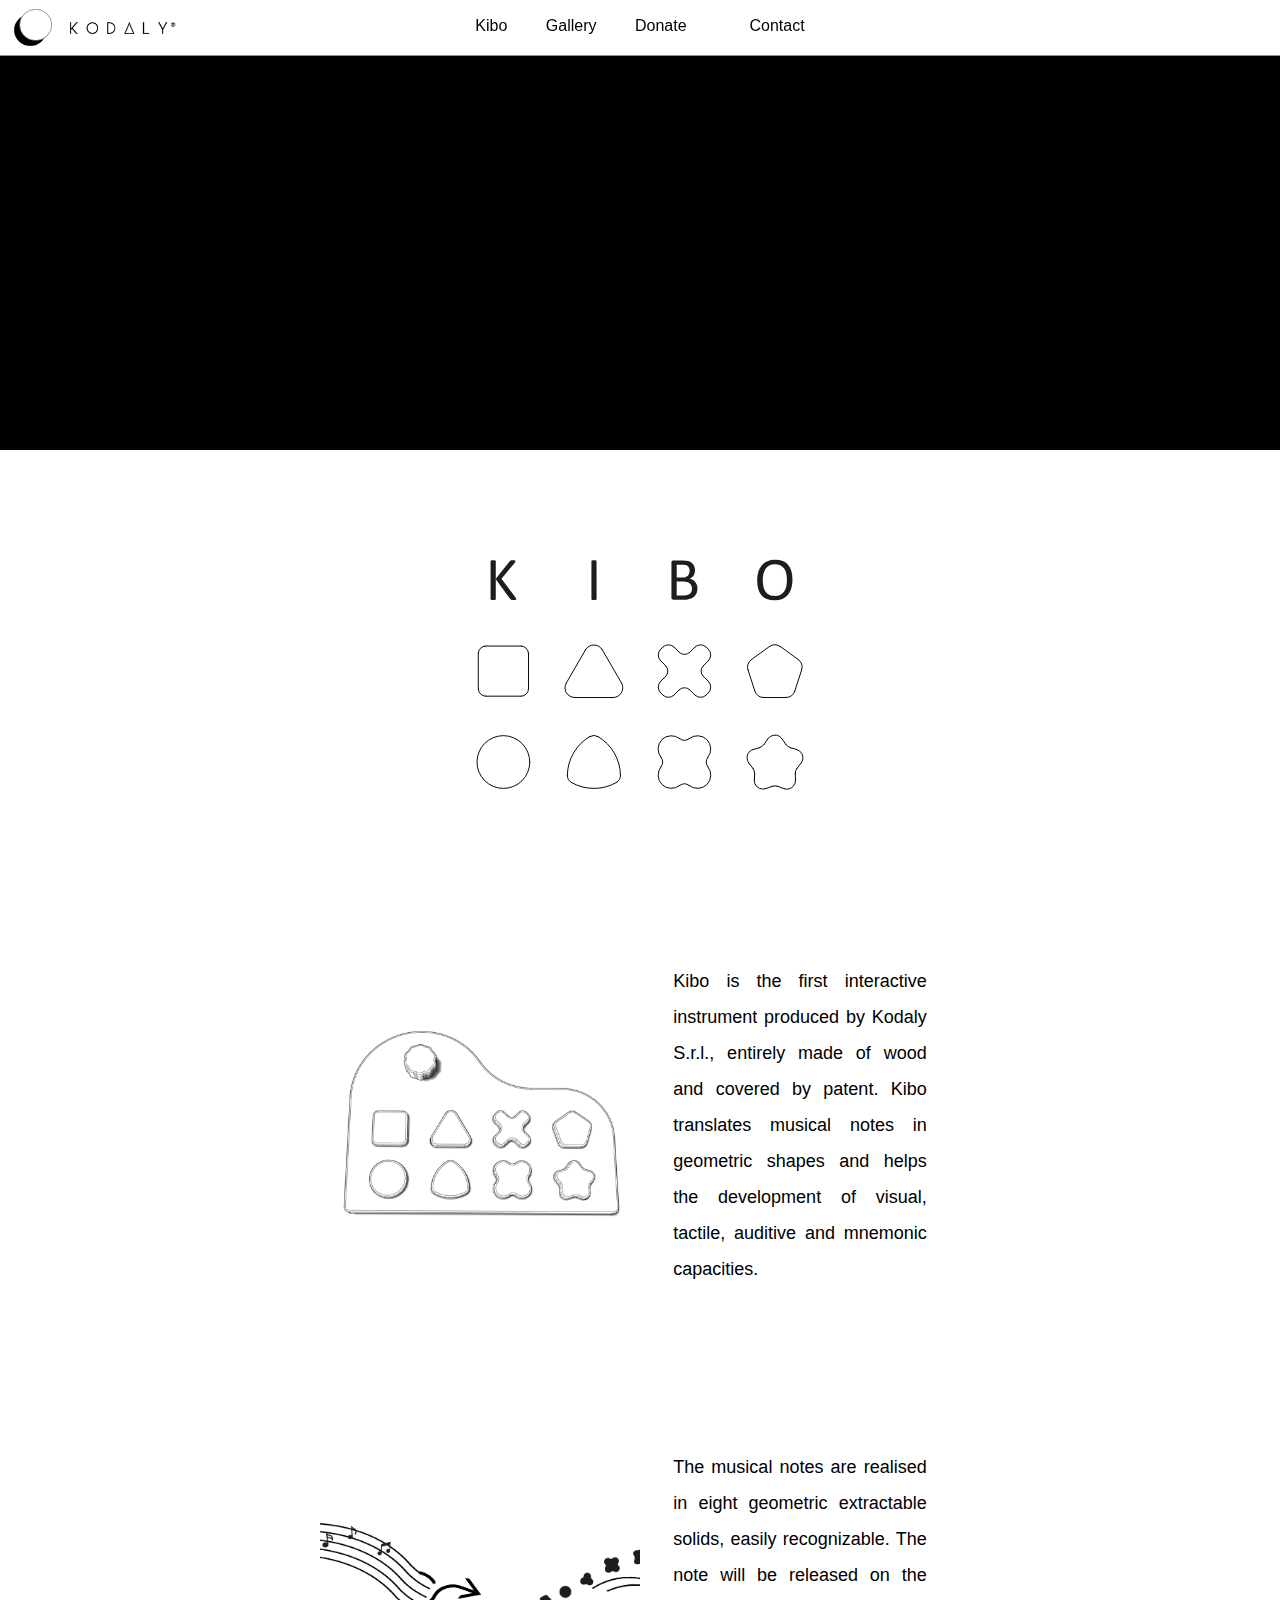
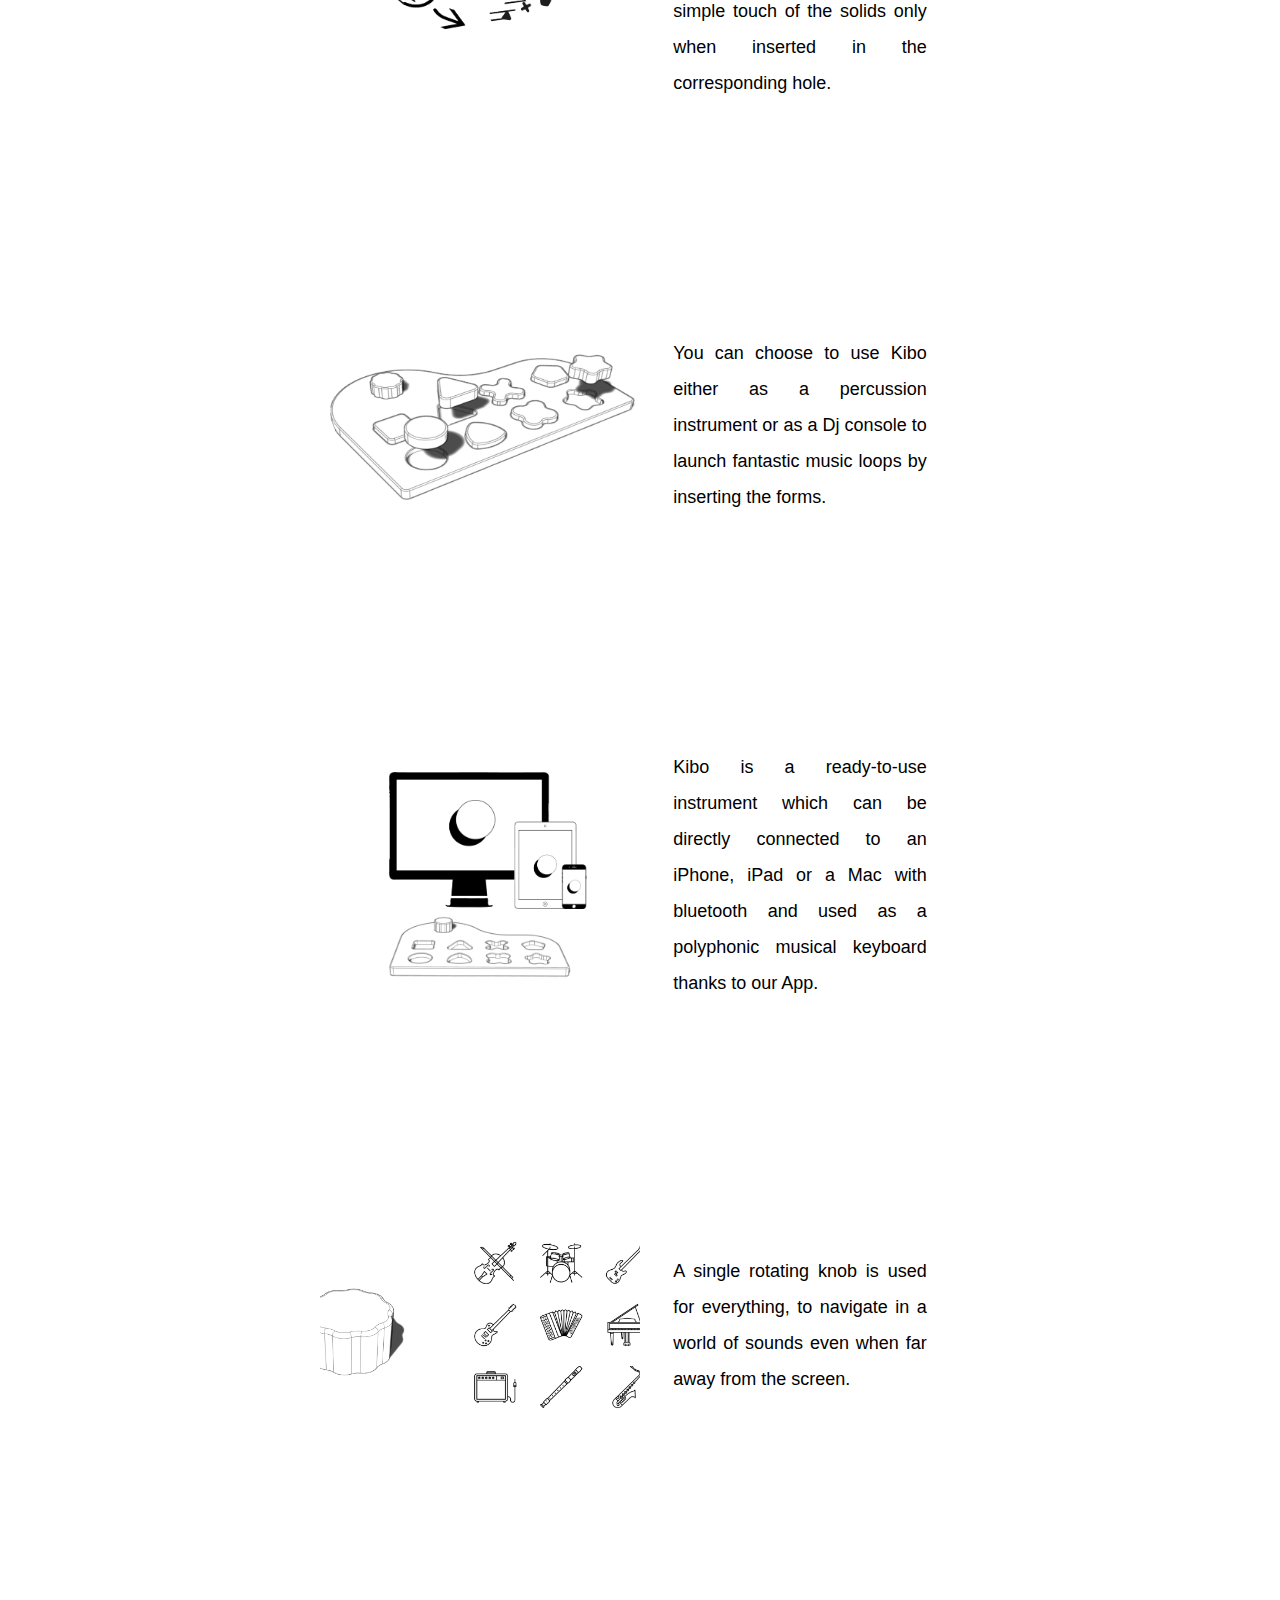
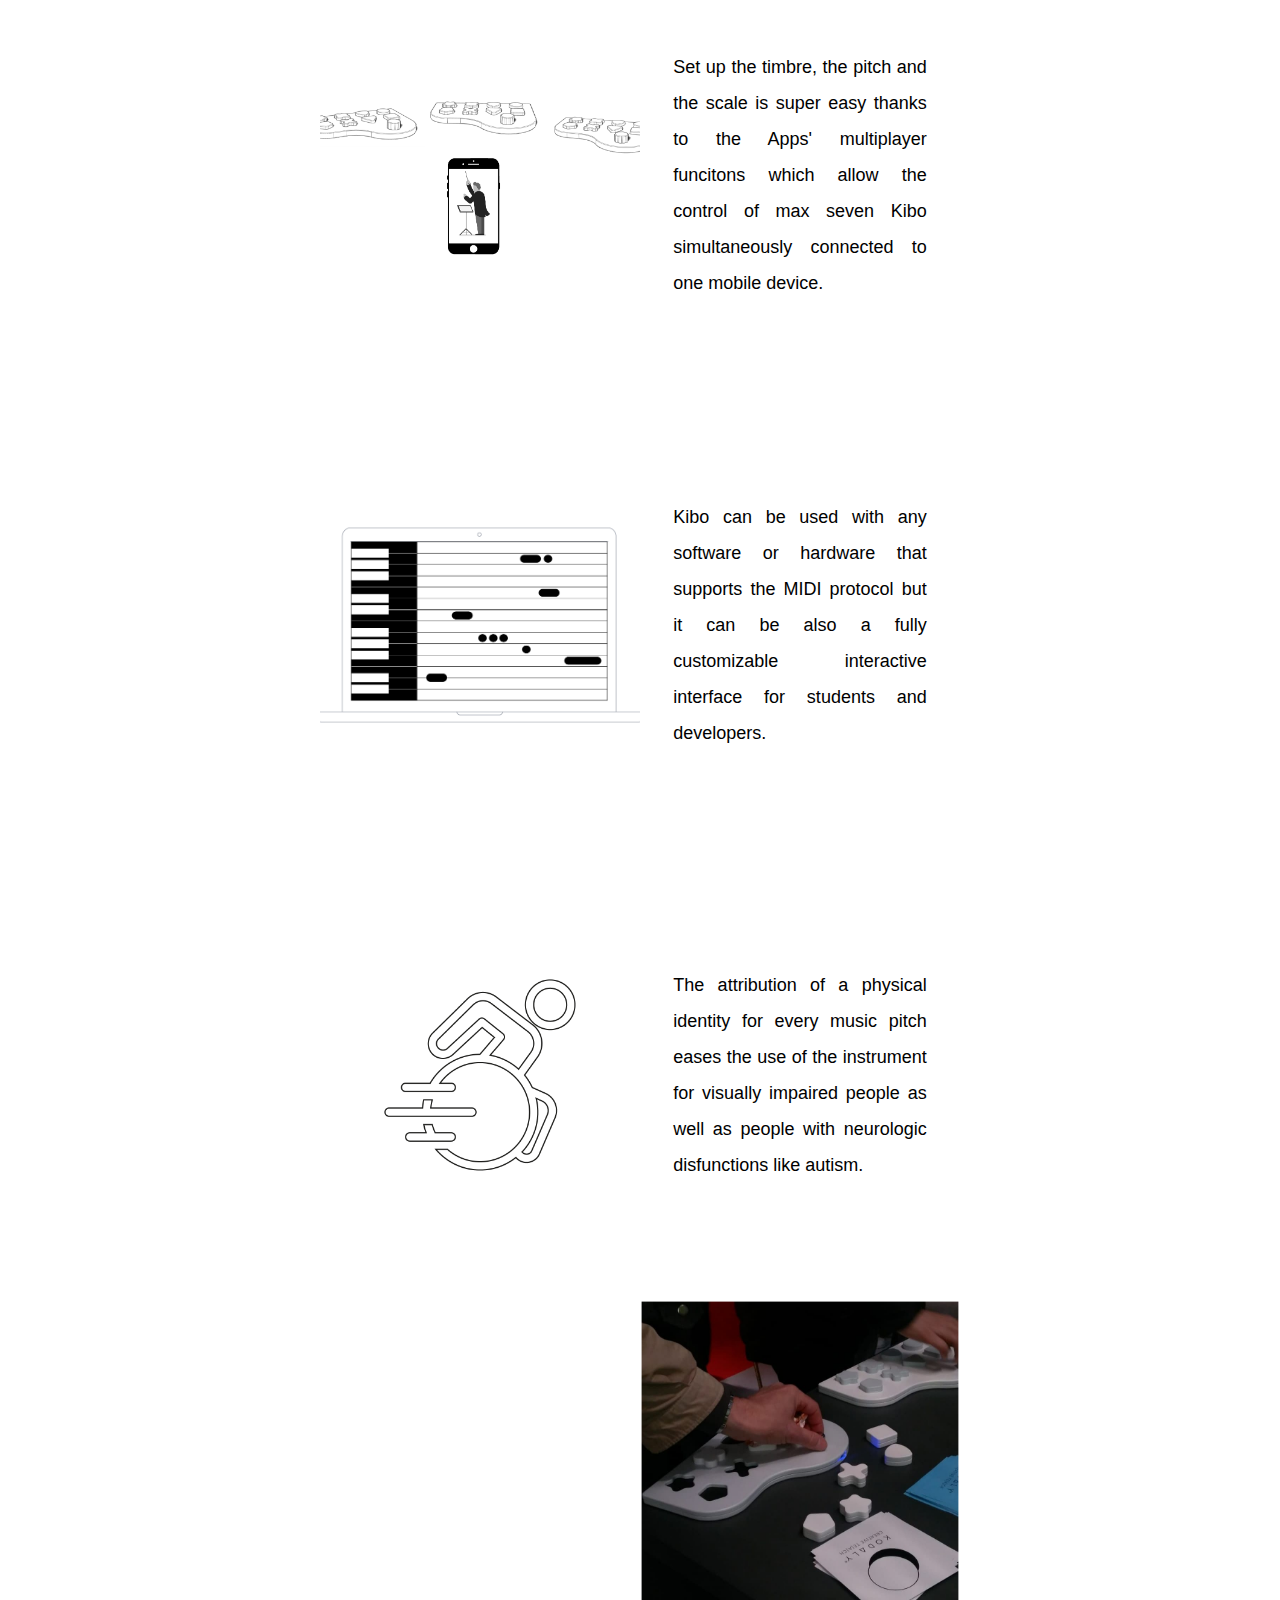
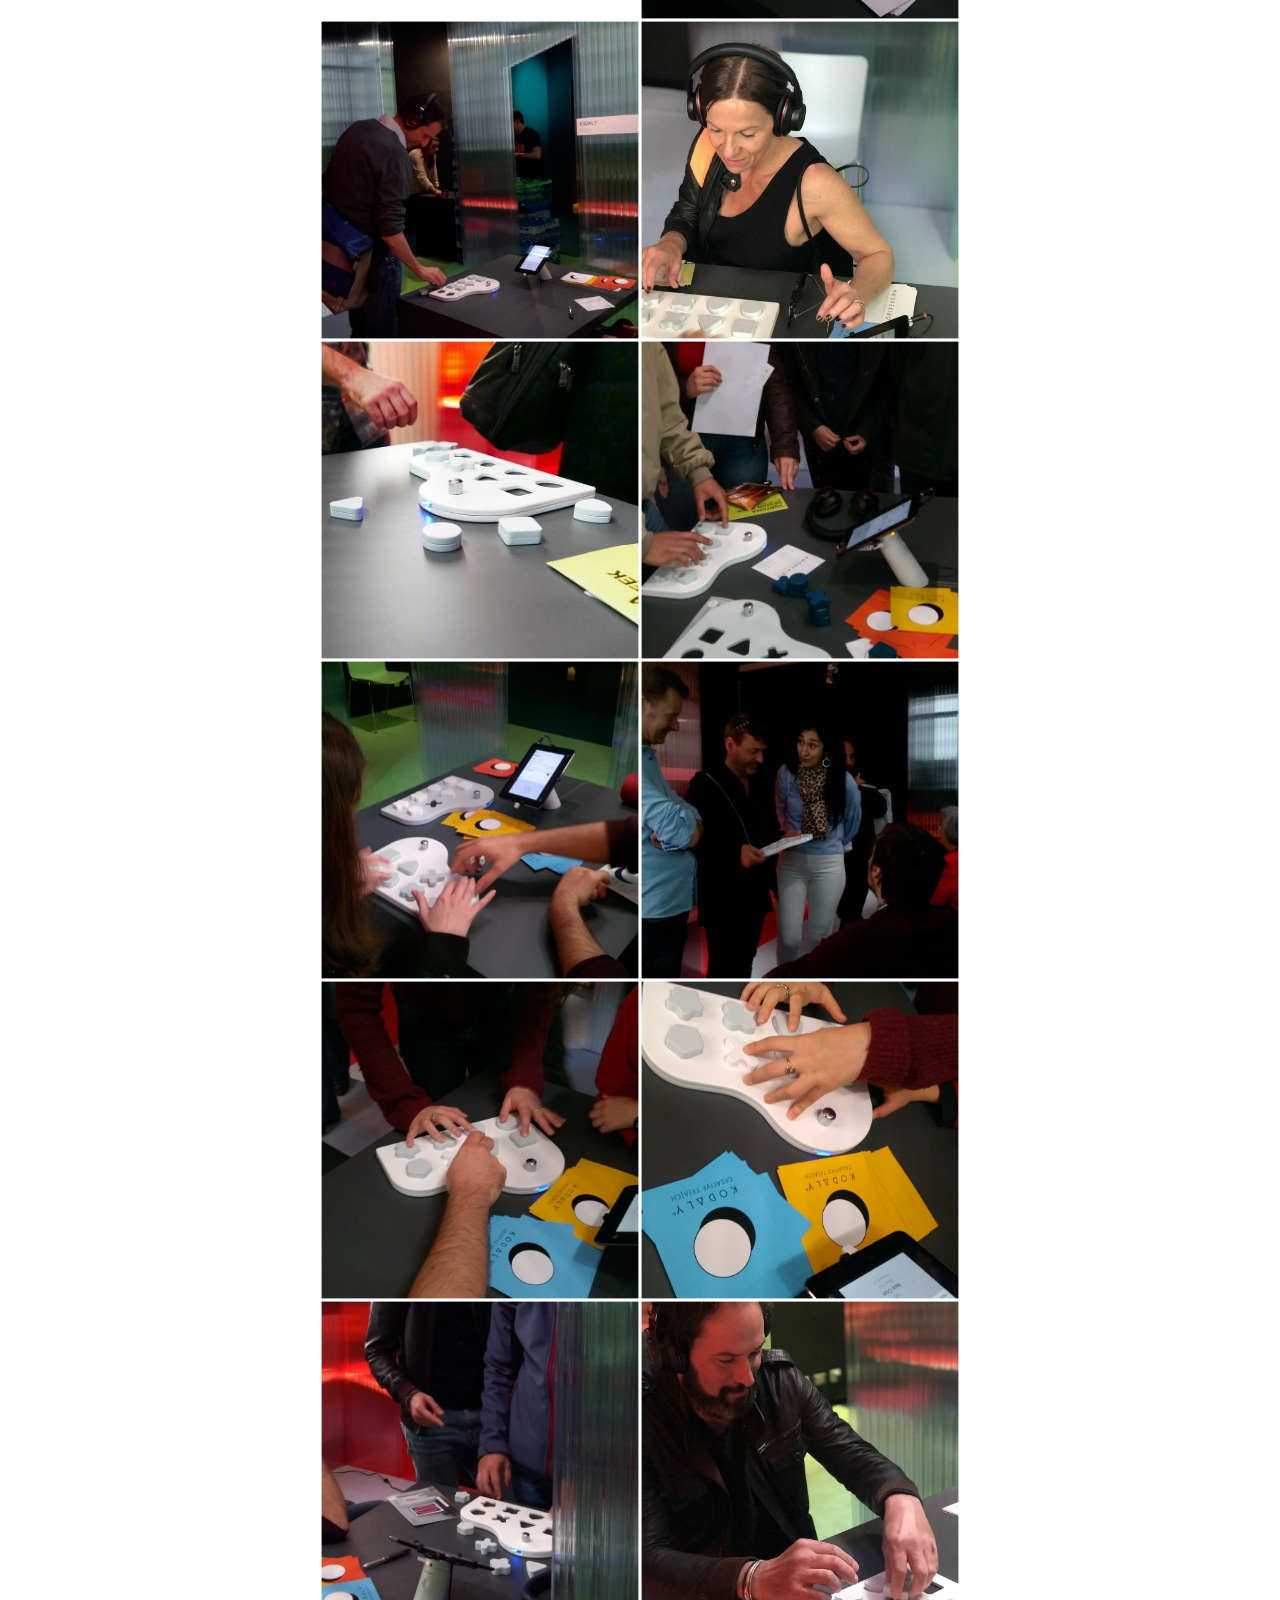
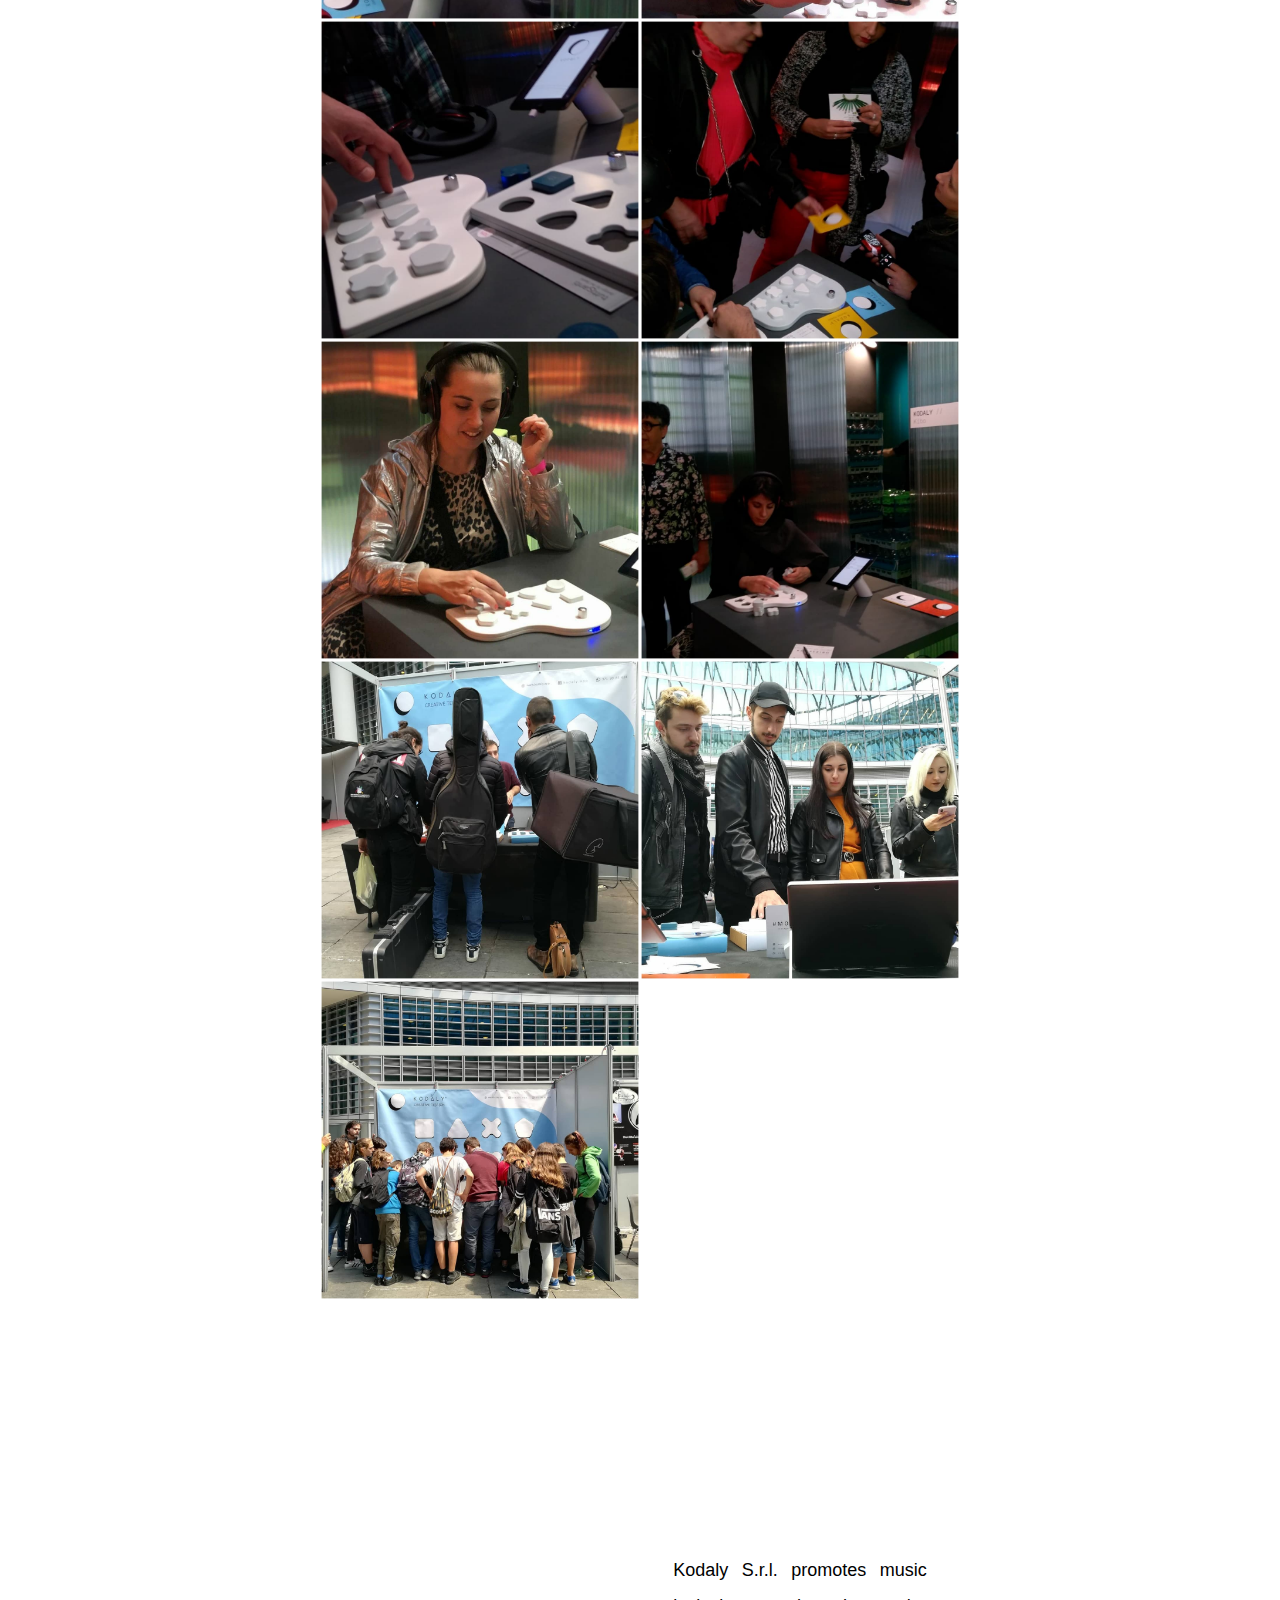
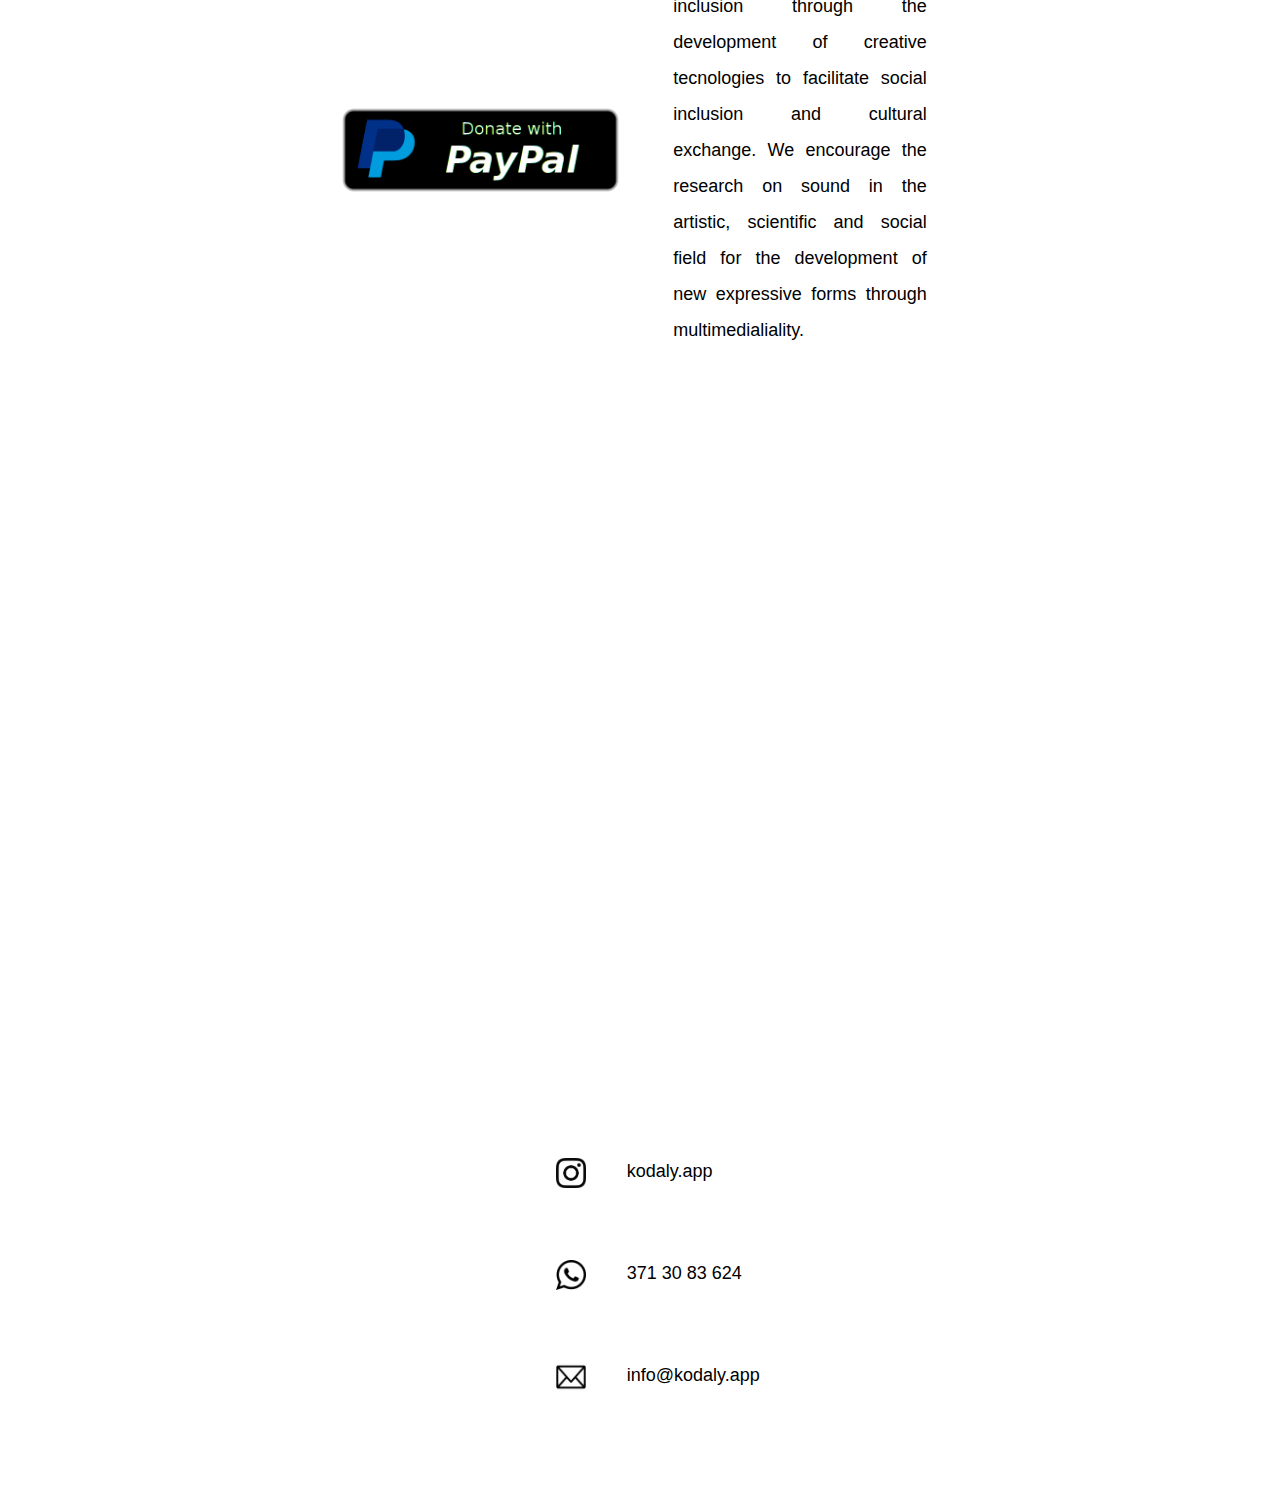
==== commit 406a4842: "up" ====
--- a/index.html
+++ b/index.html
@@ -167,24 +167,24 @@
         
          <iframe  src="https://www.youtube.com/embed/-ZhXDGkJcBc" frameborder="0" allow="accelerometer; autoplay; encrypted-media; gyroscope; picture-in-picture" allowfullscreen ></iframe>
     
-        <img src="img/instagram/1.jpg">
-        <img src="img/instagram/2.jpg">
-        <img src="img/instagram/3.jpg">
-        <img src="img/instagram/4.jpg">
-        <img src="img/instagram/5.jpg">
-        <img src="img/instagram/6.jpg">
-        <img src="img/instagram/7.jpg">
-        <img src="img/instagram/8.jpg">
-        <img src="img/instagram/9.jpg">
-        <img src="img/instagram/10.jpg">
-        <img src="img/instagram/11.jpg">
-        <img src="img/instagram/12.jpg">
-        <img src="img/instagram/13.jpg">
-        <img src="img/instagram/14.jpg">
-        <img src="img/instagram/15.jpg">
-        <img src="img/instagram/16.jpg">
-        <img src="img/instagram/17.jpg">
-        <img src="img/instagram/18.jpg">
+        <img data-src="img/instagram/1.jpg">
+        <img data-src="img/instagram/2.jpg">
+        <img data-src="img/instagram/3.jpg">
+        <img data-src="img/instagram/4.jpg">
+        <img data-src="img/instagram/5.jpg">
+        <img data-src="img/instagram/6.jpg">
+        <img data-src="img/instagram/7.jpg">
+        <img data-src="img/instagram/8.jpg">
+        <img data-src="img/instagram/9.jpg">
+        <img data-src="img/instagram/10.jpg">
+        <img data-src="img/instagram/11.jpg">
+        <img data-src="img/instagram/12.jpg">
+        <img data-src="img/instagram/13.jpg">
+        <img data-src="img/instagram/14.jpg">
+        <img data-src="img/instagram/15.jpg">
+        <img data-src="img/instagram/16.jpg">
+        <img data-src="img/instagram/17.jpg">
+        <img data-src="img/instagram/18.jpg">
         <iframe  src="https://www.youtube.com/embed/SNrOuhH3KR8" frameborder="0" allow="accelerometer; autoplay; encrypted-media; gyroscope; picture-in-picture" allowfullscreen></iframe>
         
         
@@ -291,7 +291,7 @@
             <div>
 
                 <img style="margin: 4vh; width: 30px; vertical-align: middle;" src="img/instagram.png">
-                <spam>kodaly.app</spam>
+                <spam><a href="https://www.instagram.com/kodaly.app/">kodaly.app</a></spam>
                 <br>
 
                 <img style="margin: 4vh; width: 30px; vertical-align: middle;" src="img/whatsapp.png">
@@ -330,6 +330,16 @@
                 }, 800);
             }
         });
+        
+        
+        $( document ).ready(function() {
+   [].forEach.call(document.querySelectorAll('img[data-src]'), function(img) {
+         img.setAttribute('src', img.getAttribute('data-src'));
+         img.onload = function() {
+            img.removeAttribute('data-src');
+         };
+   });
+});
     </script>
 
 </body>
--- a/kodaly3.css
+++ b/kodaly3.css
@@ -16,15 +16,27 @@
 }
 
 p {
-    font-size: 1rem;
+    font-size: 18px;
     text-align: justify;
     line-height: 200%;
     padding: 2.6vw;
    
-}
-
-.bar {width: 100vw; height: 55px; background-color: black}
-
+   
+}
+
+spam {
+    font-size: 18px;
+    
+}
+
+
+img {
+   opacity: 1;
+   transition: opacity 0.3s;
+}
+img[data-src] {
+   opacity: 0;
+}
 
 /* Menu
  * --------------------------------------- */
@@ -244,7 +256,7 @@
     border-bottom: black 1px solid;
 }
 
-#menu li a {
+ a {
     text-decoration: none;
     color: #000;
 }
@@ -475,6 +487,11 @@
         justify-content: center;
         align-items: stretch;
     }
+    
+    
+    
+    
+      
  
 }
 
@@ -482,7 +499,7 @@
     .due {
         flex-direction: column;
         width: 100vw;
-        height: 70vh;
+        height: 100vh;
         border: none
     }
     .tre {
@@ -508,7 +525,7 @@
     }
     .insta {
         grid-template-columns: 1fr;
-        width: 100%;
+        width: 100vw;
         padding: 0;
     }
     
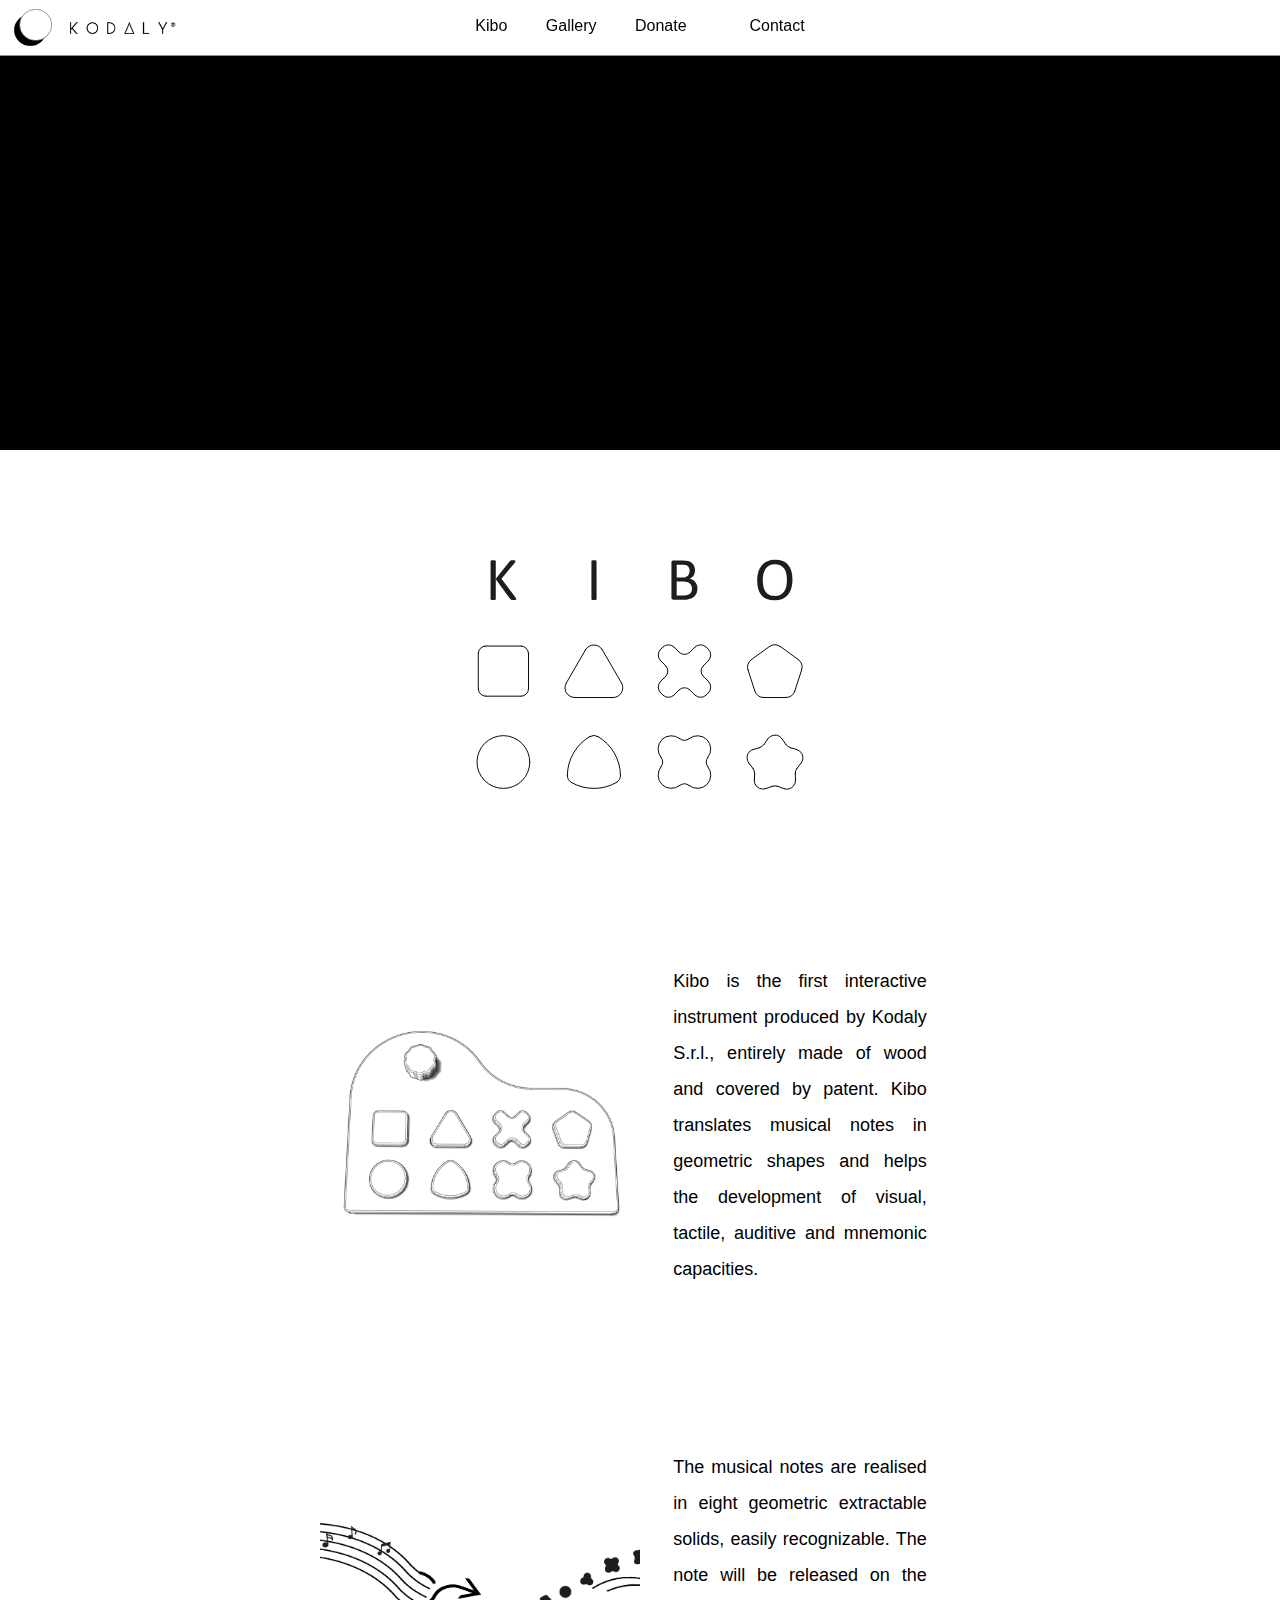
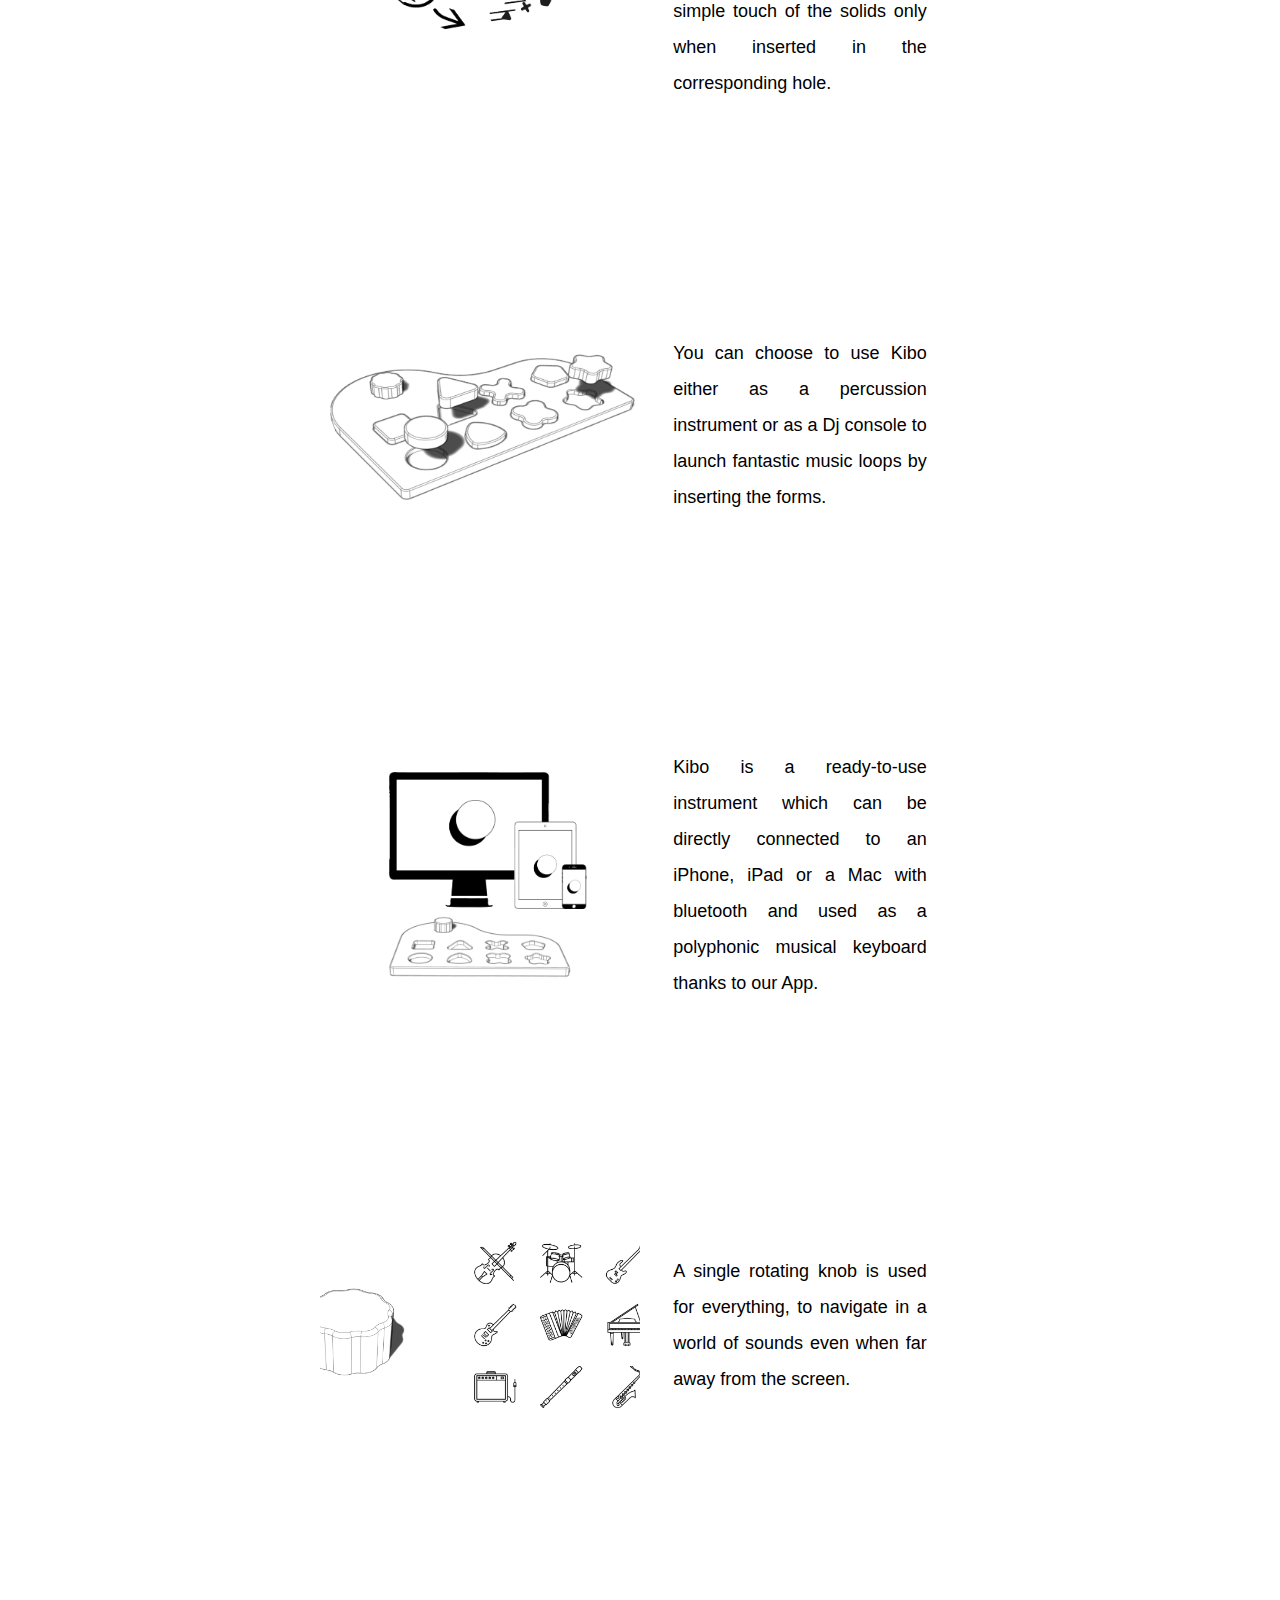
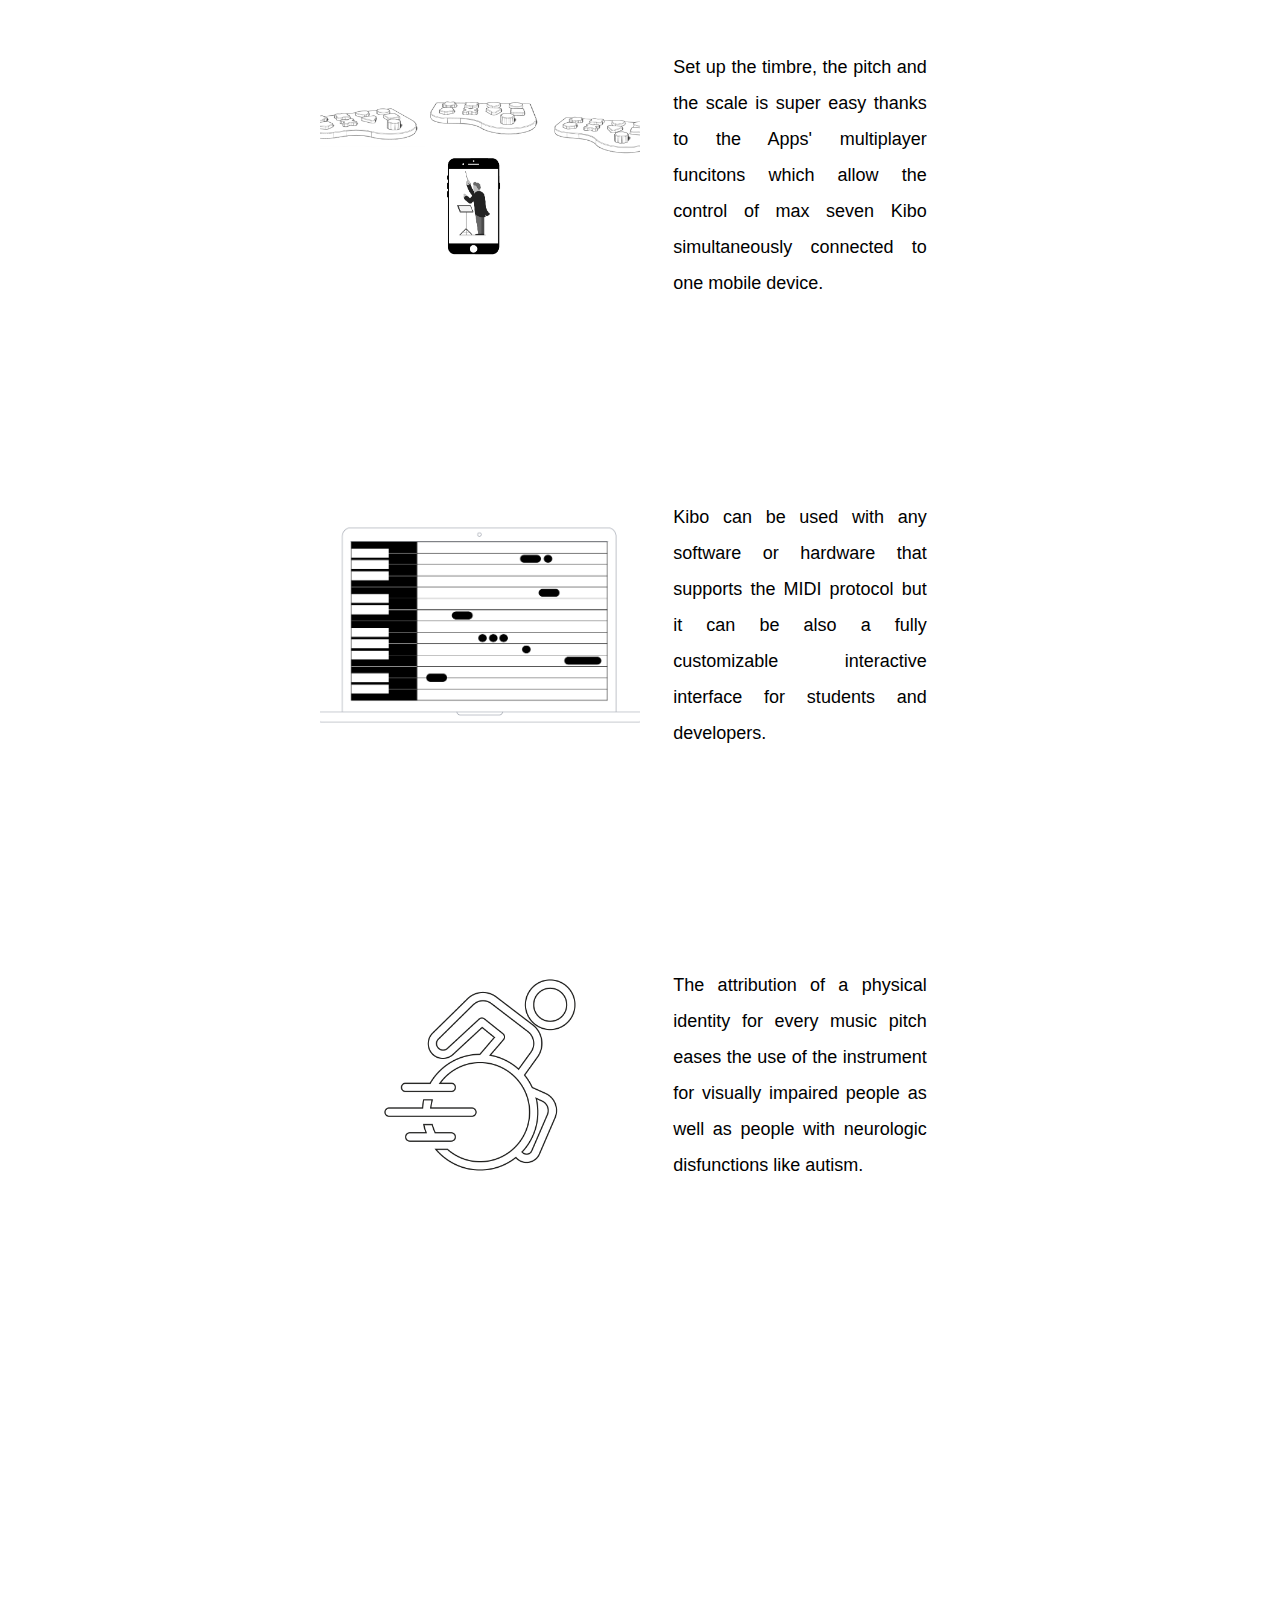
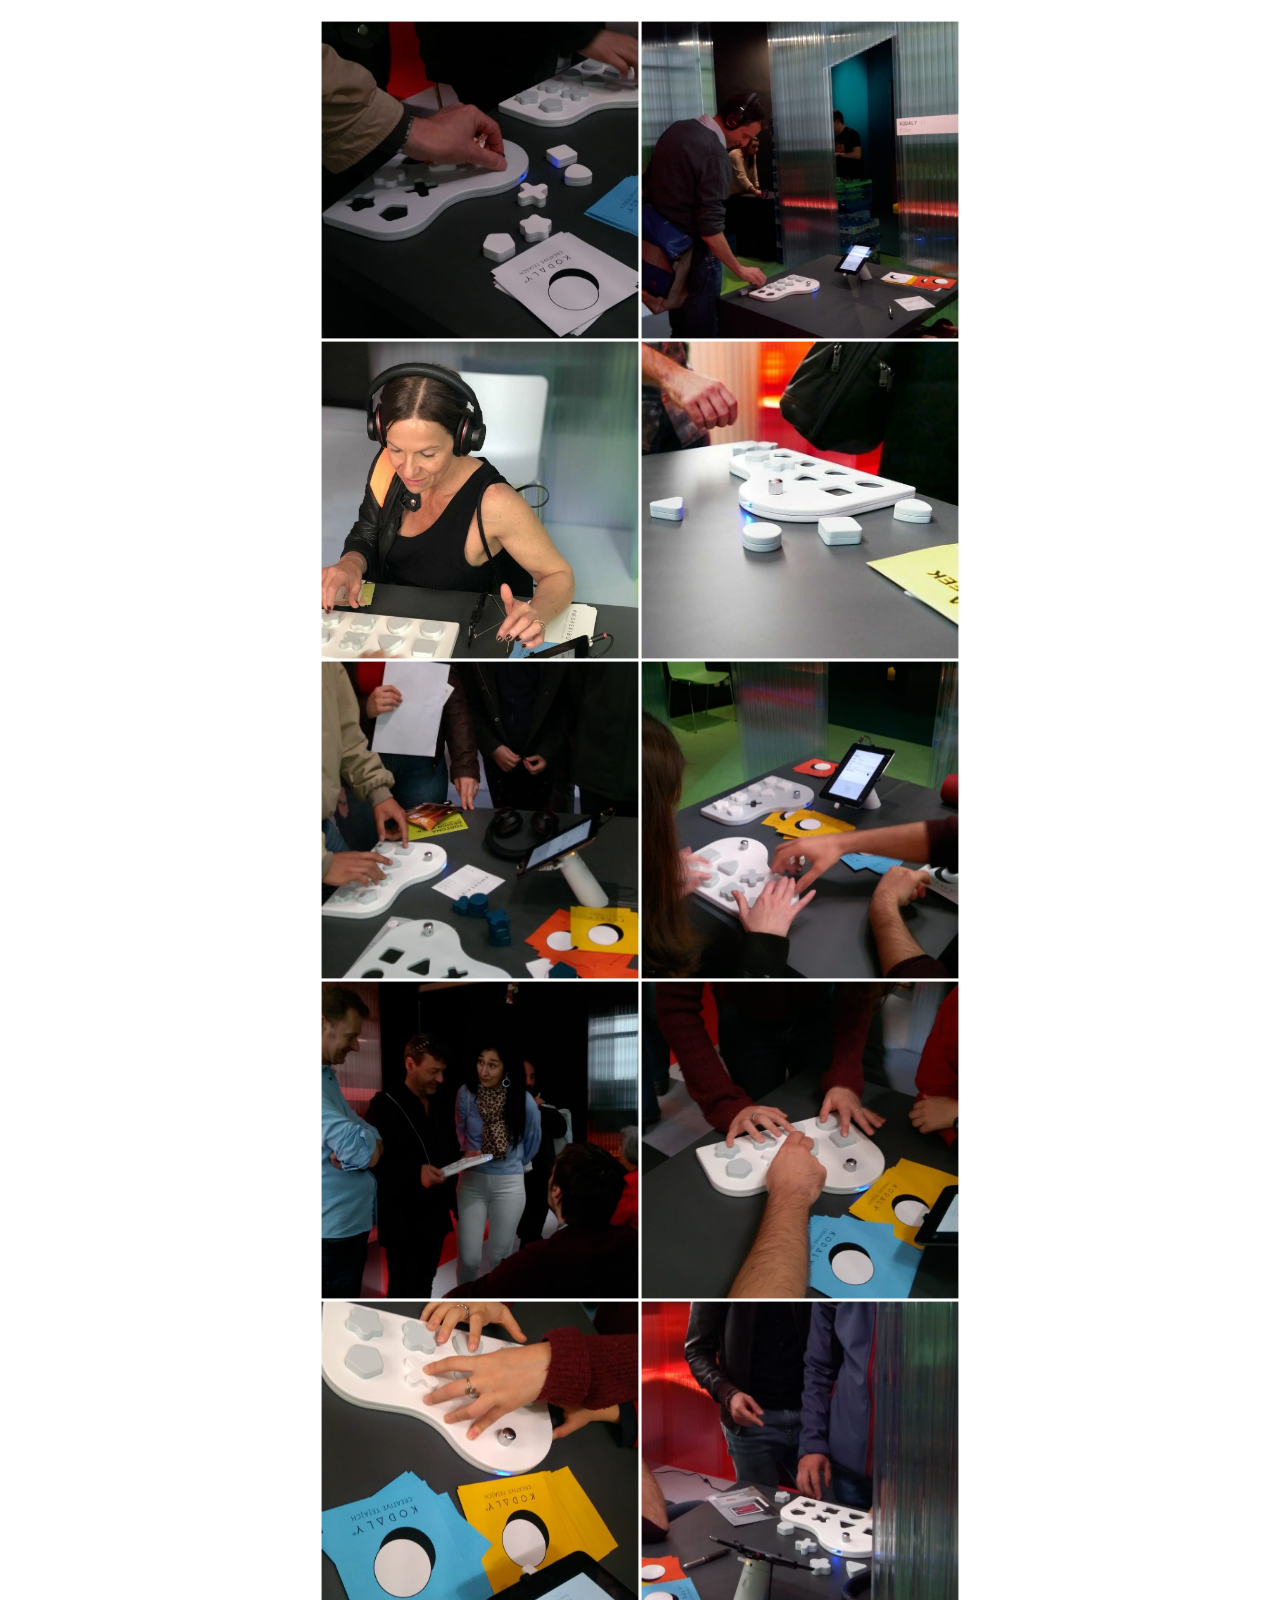
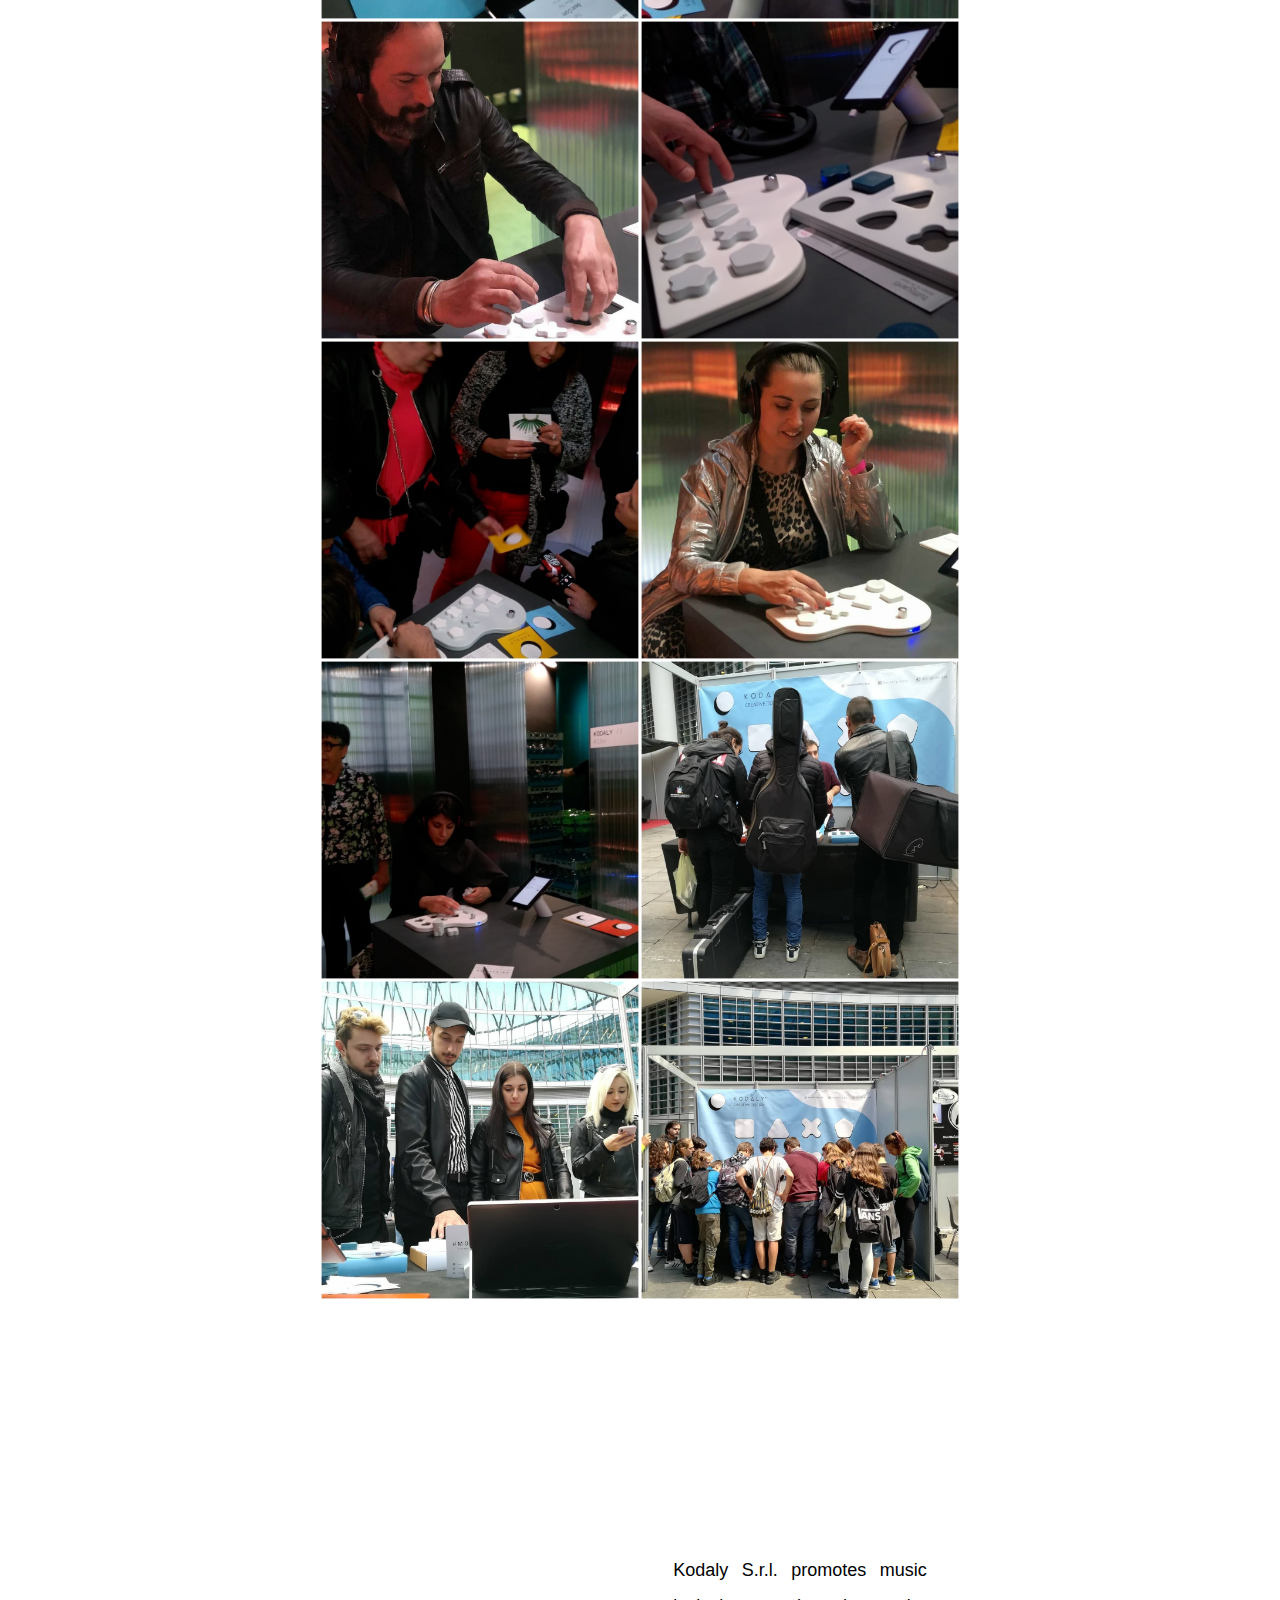
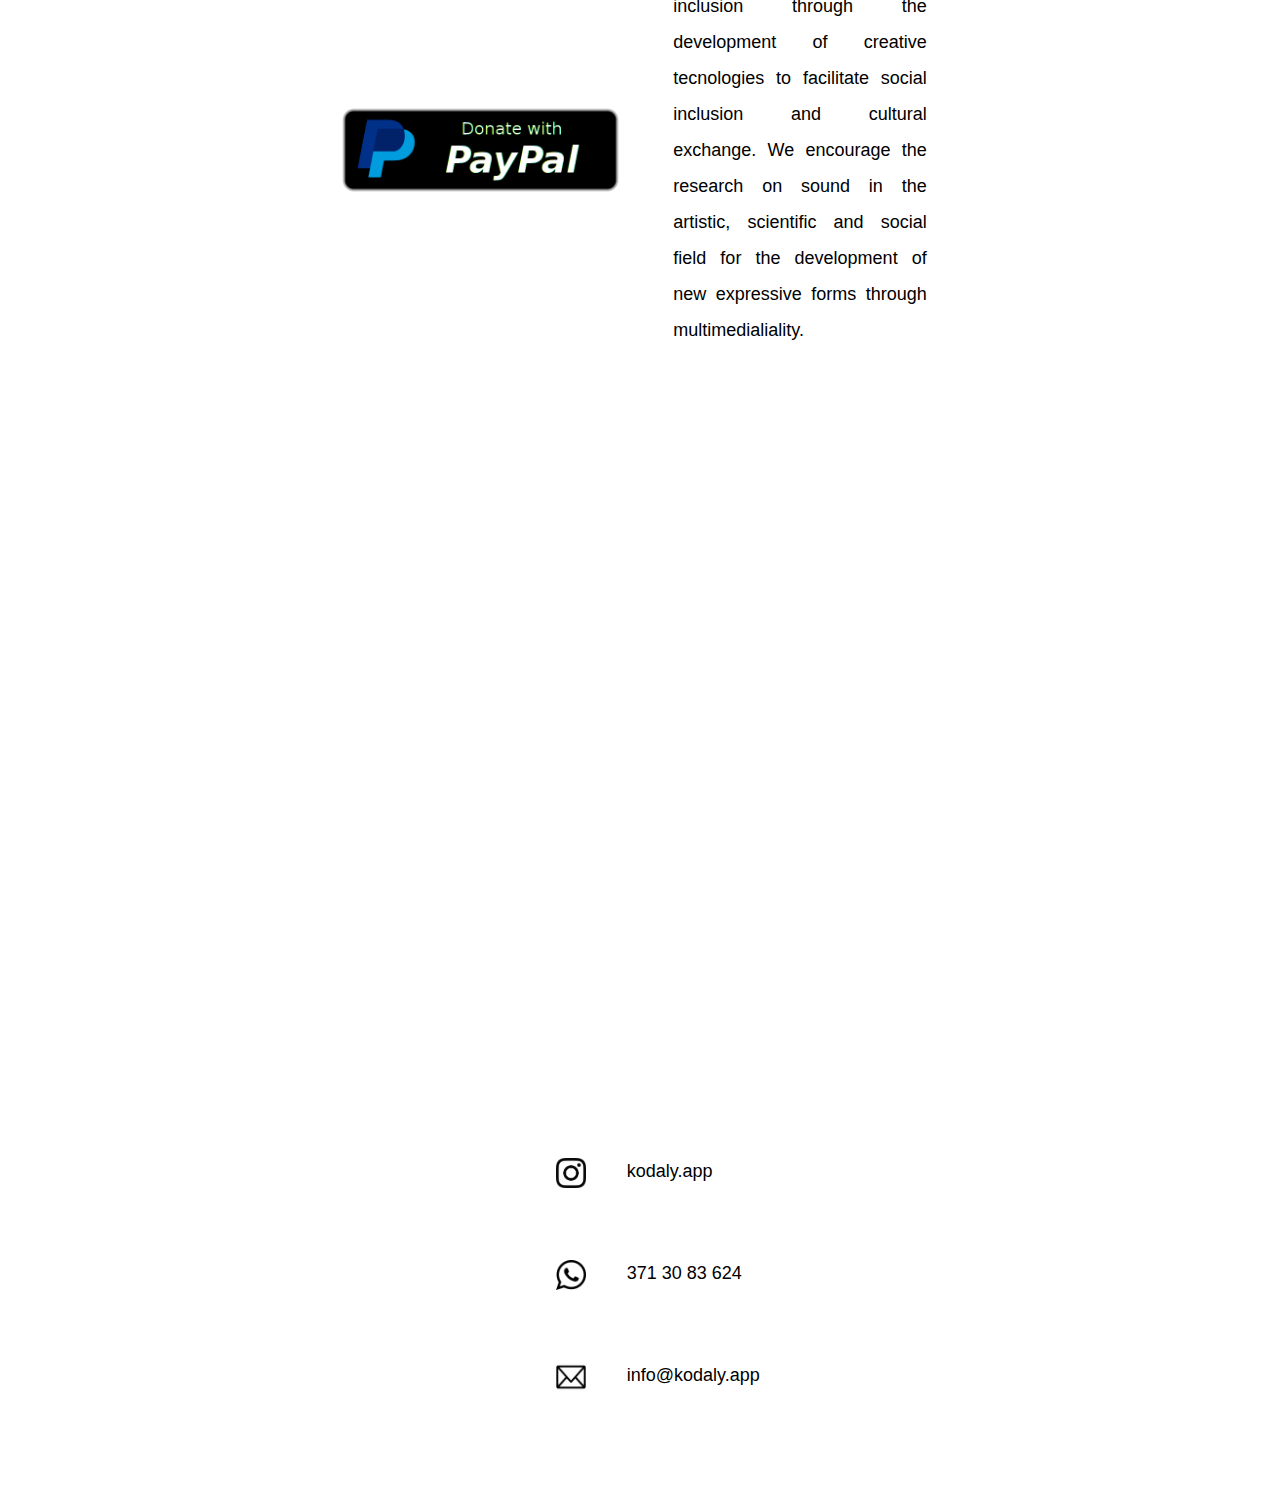
==== commit 173d0e75: "up" ====
--- a/index.html
+++ b/index.html
@@ -165,8 +165,8 @@
     <div class="insta" id="page2">
   
         
-         <iframe  src="https://www.youtube.com/embed/-ZhXDGkJcBc" frameborder="0" allow="accelerometer; autoplay; encrypted-media; gyroscope; picture-in-picture" allowfullscreen ></iframe>
-    
+        <iframe  src="https://www.youtube.com/embed/-ZhXDGkJcBc" frameborder="0" allow="accelerometer; autoplay; encrypted-media; gyroscope; picture-in-picture" allowfullscreen ></iframe>
+        <iframe  src="https://www.youtube.com/embed/SNrOuhH3KR8" frameborder="0" allow="accelerometer; autoplay; encrypted-media; gyroscope; picture-in-picture" allowfullscreen></iframe>
         <img data-src="img/instagram/1.jpg">
         <img data-src="img/instagram/2.jpg">
         <img data-src="img/instagram/3.jpg">
@@ -185,7 +185,7 @@
         <img data-src="img/instagram/16.jpg">
         <img data-src="img/instagram/17.jpg">
         <img data-src="img/instagram/18.jpg">
-        <iframe  src="https://www.youtube.com/embed/SNrOuhH3KR8" frameborder="0" allow="accelerometer; autoplay; encrypted-media; gyroscope; picture-in-picture" allowfullscreen></iframe>
+        
         
         
     </div>    
@@ -320,16 +320,15 @@
             $('.icon-container').click();
         });
 
-        $('.js-anchor-link').click(function(e) {
-            e.preventDefault();
-            var target = $($(this).attr('href'));
-            if (target.length) {
-                var scrollTo = target.offset().top;
-                $('body, html').animate({
-                    scrollTop: scrollTo + 'px'
-                }, 800);
-            }
+    document.querySelectorAll('a[href^="#"]').forEach(anchor => {
+    anchor.addEventListener('click', function (e) {
+        e.preventDefault();
+
+        document.querySelector(this.getAttribute('href')).scrollIntoView({
+            behavior: 'smooth'
         });
+    });
+});
         
         
         $( document ).ready(function() {
--- a/kodaly3.css
+++ b/kodaly3.css
@@ -499,7 +499,7 @@
     .due {
         flex-direction: column;
         width: 100vw;
-        height: 100vh;
+        height: 50vh;
         border: none
     }
     .tre {
